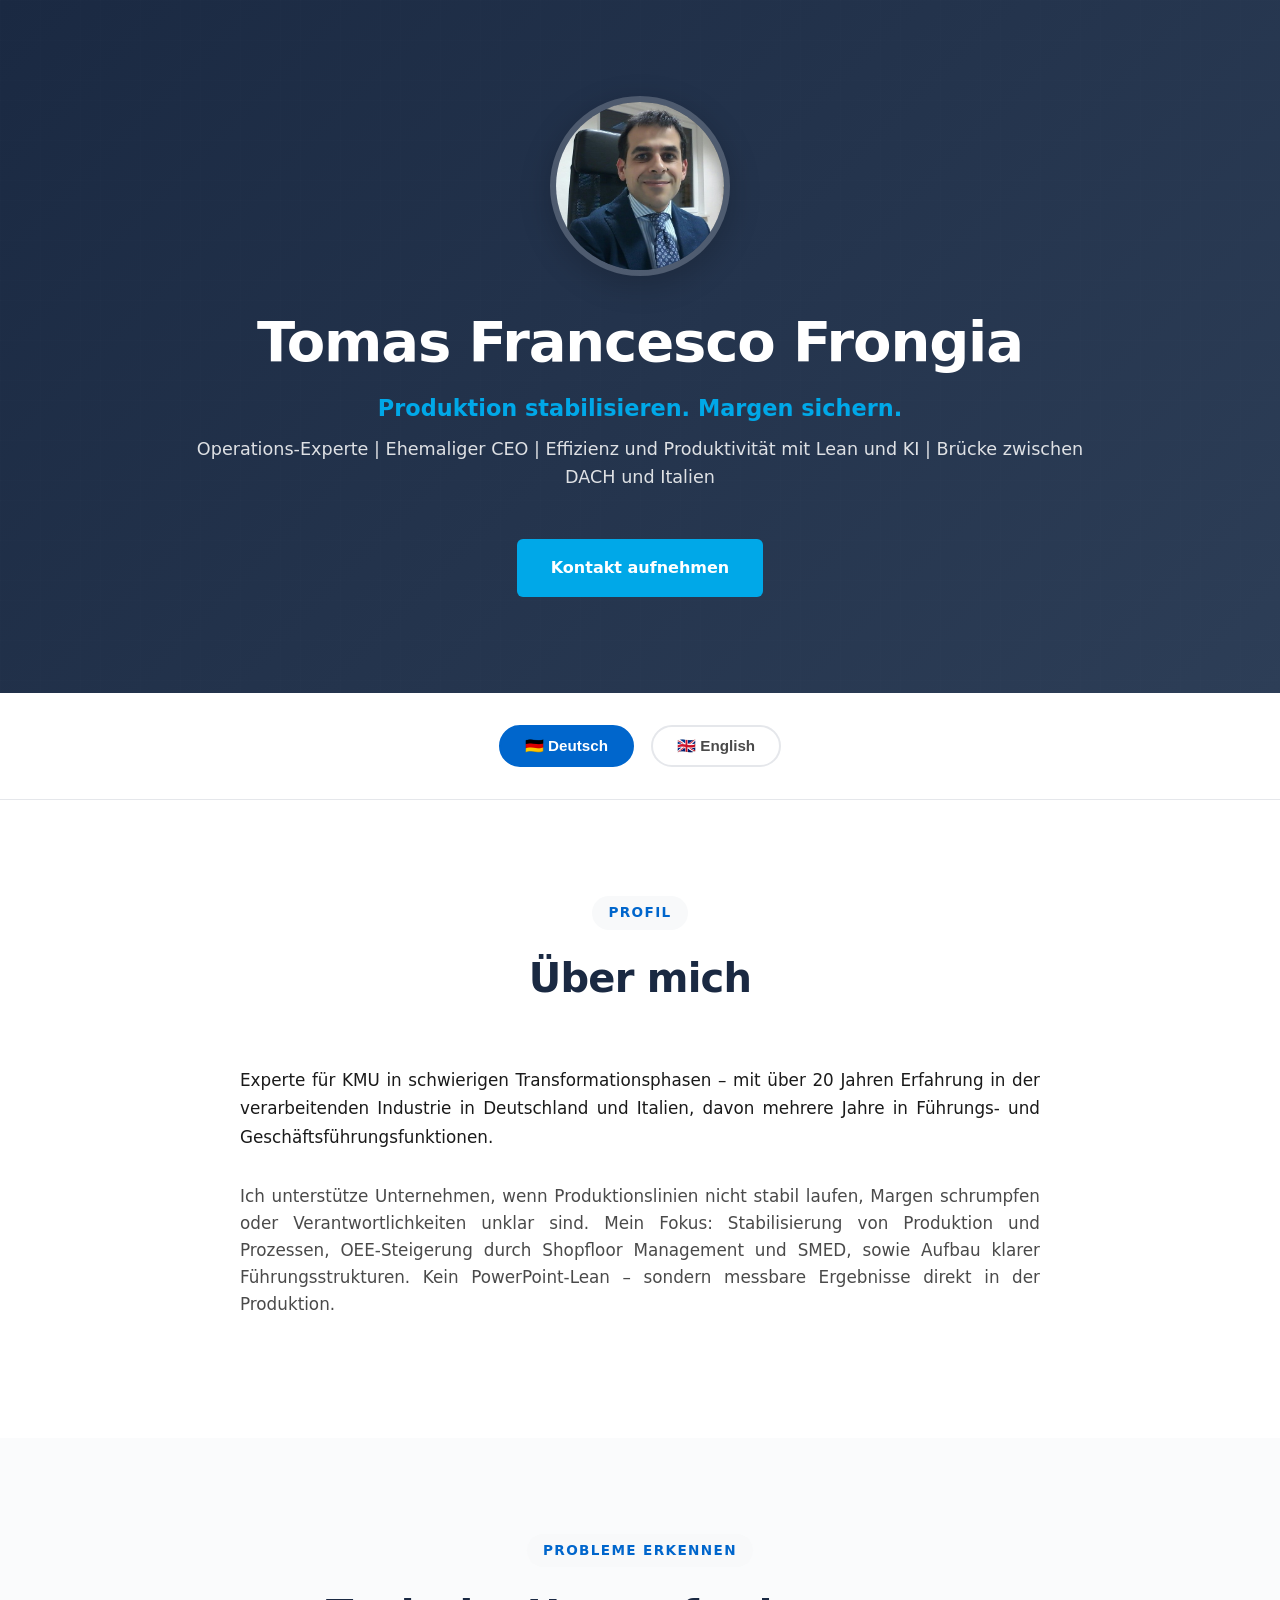
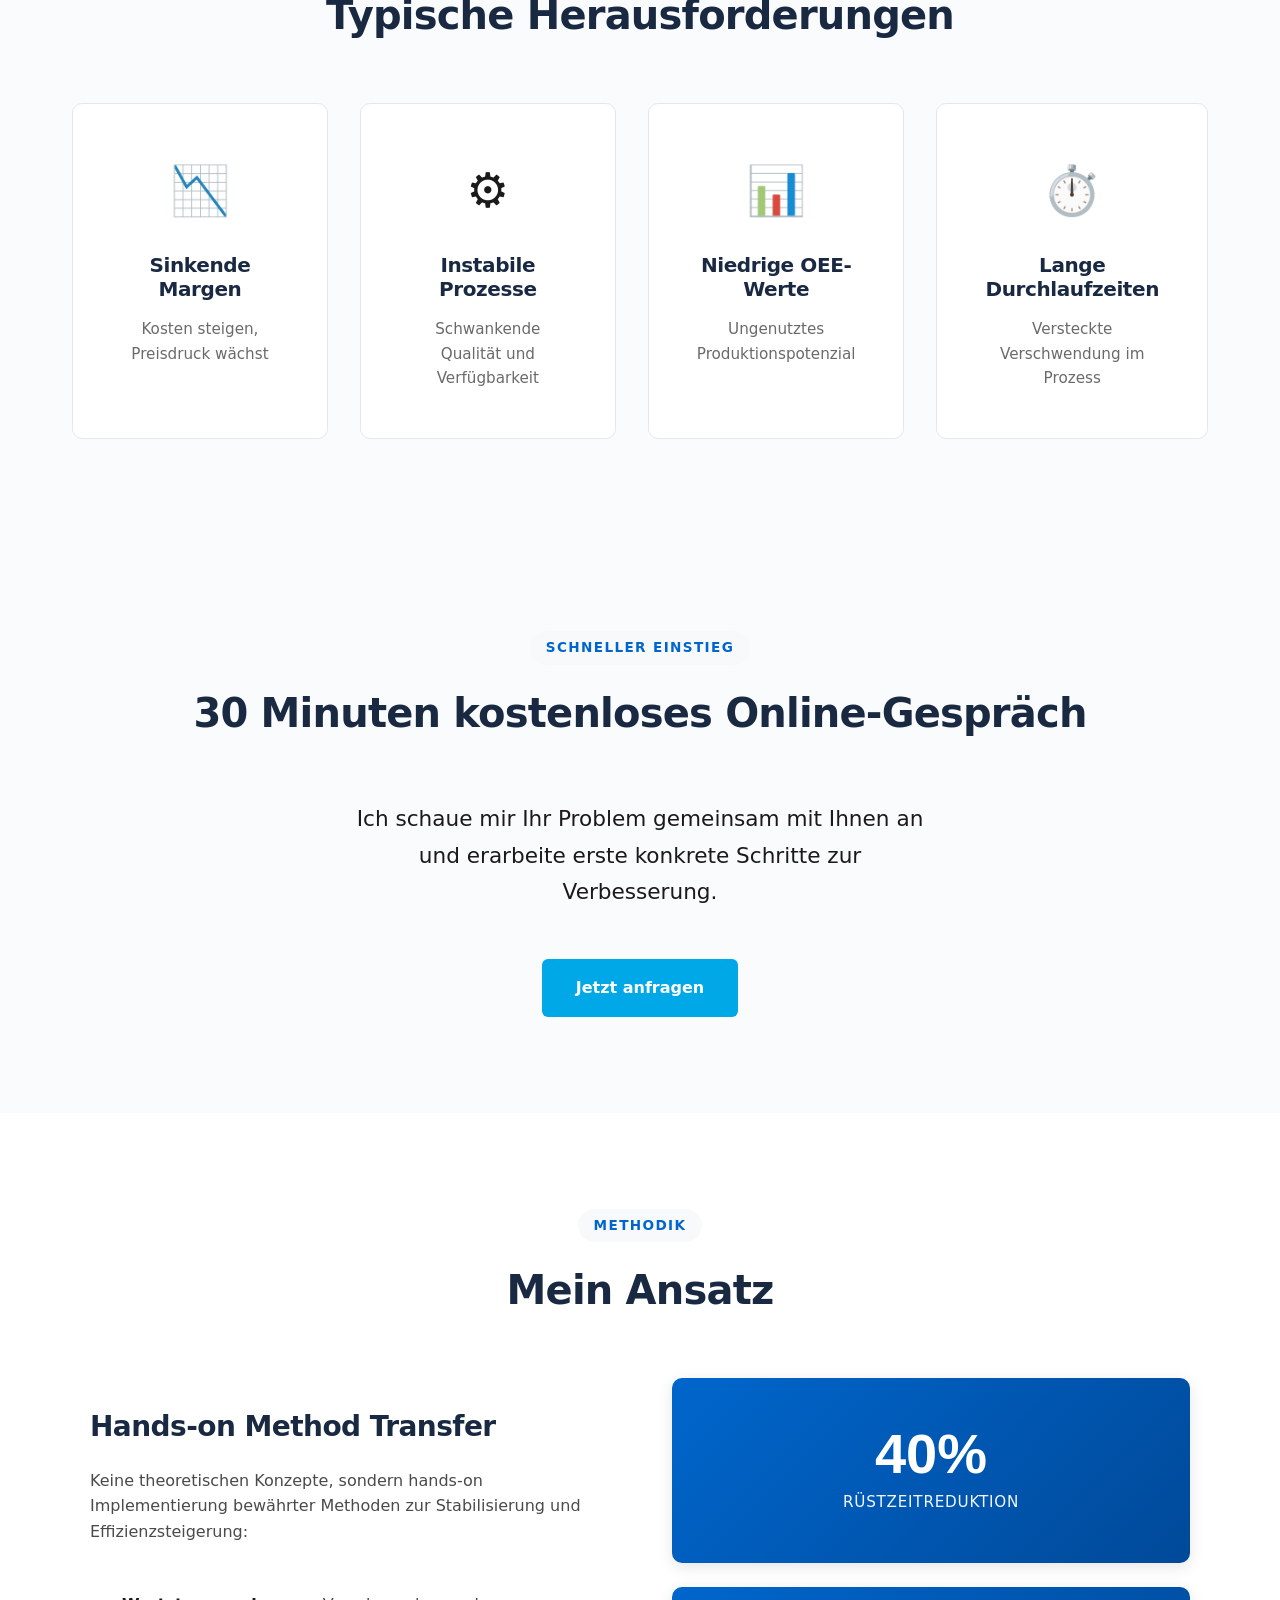
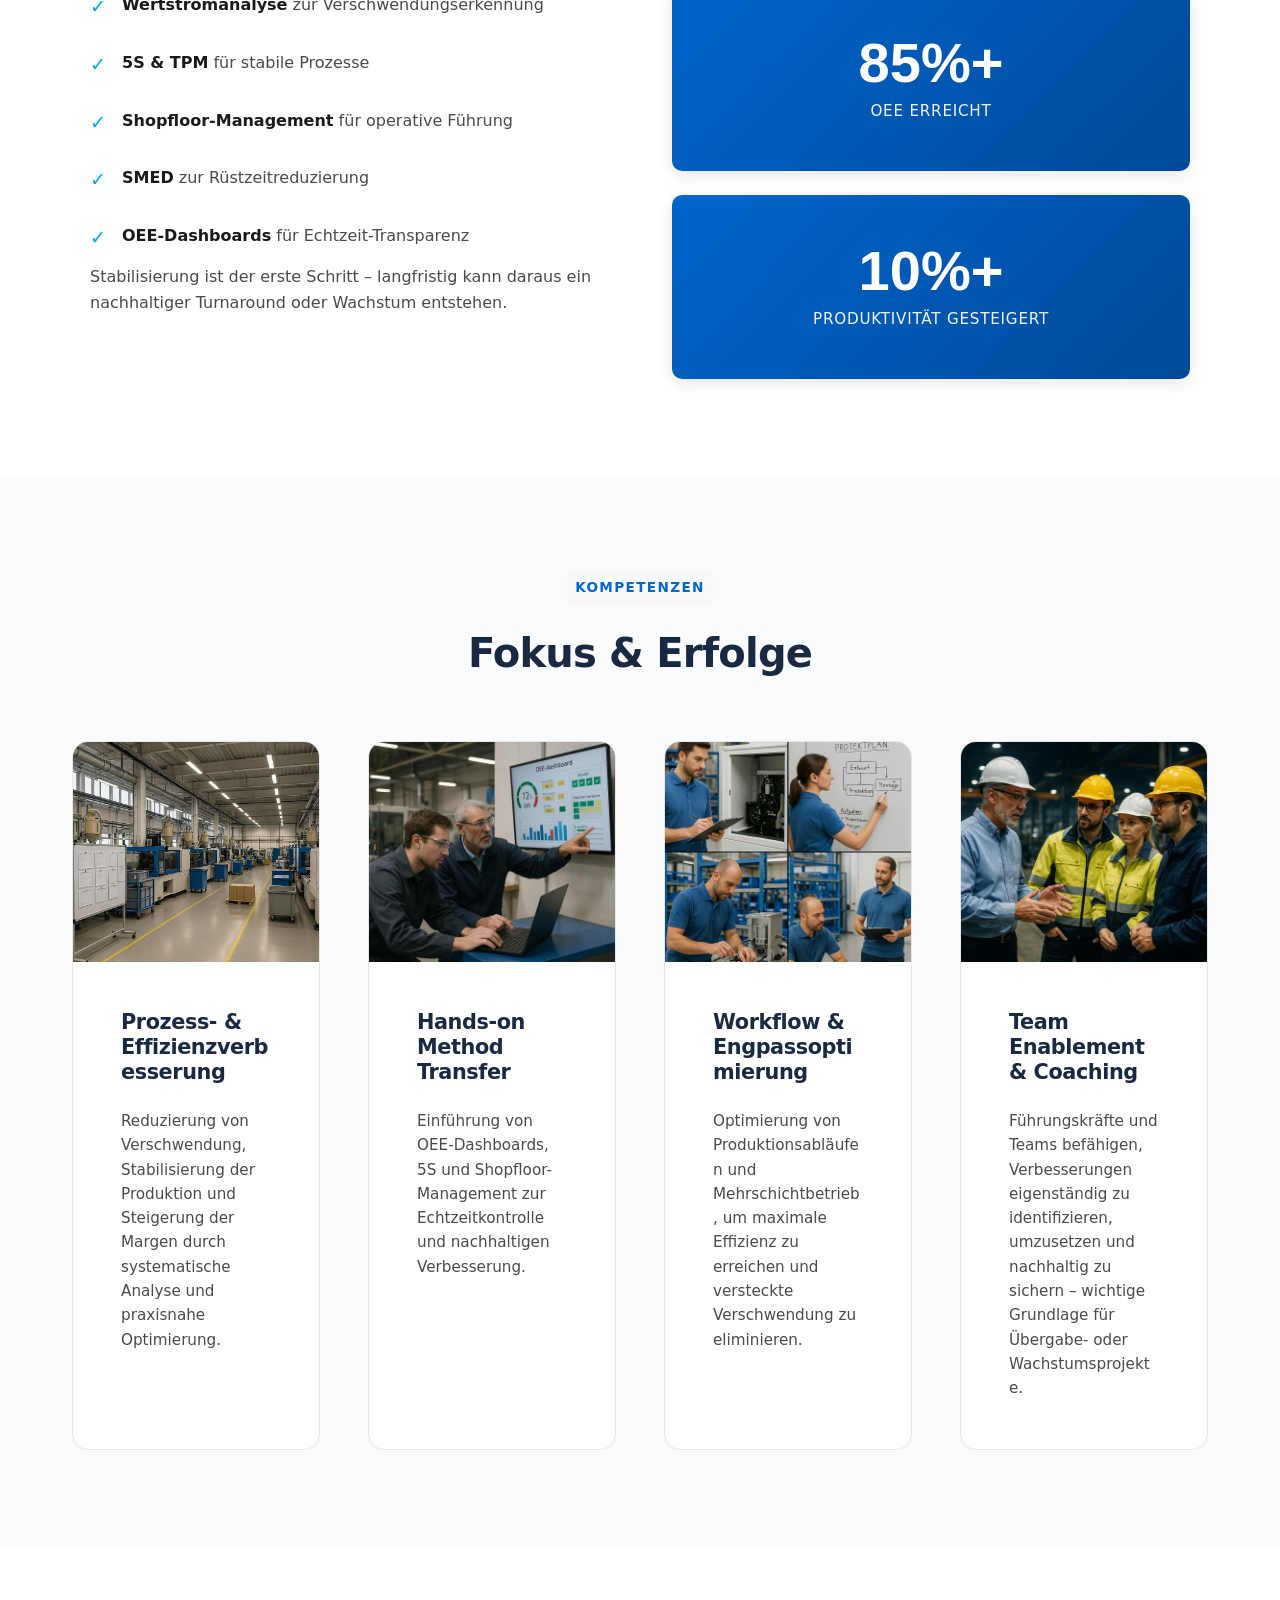
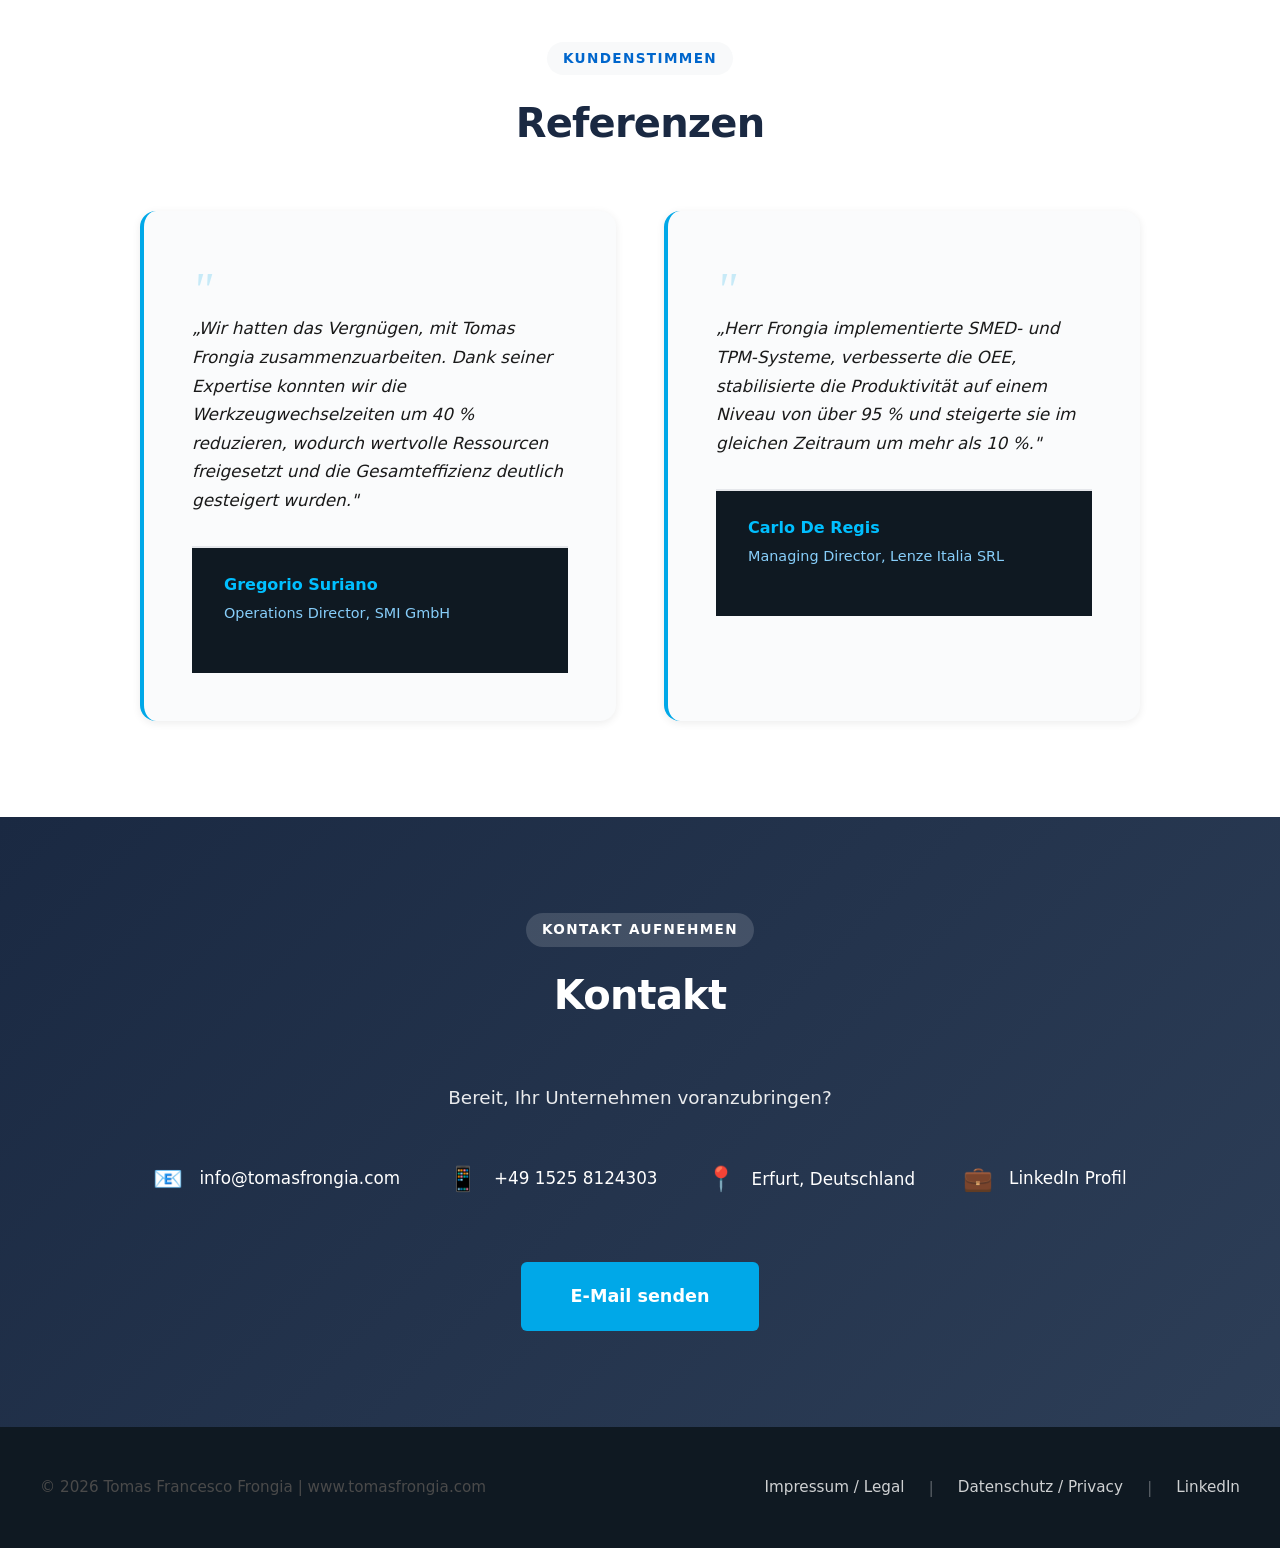
==== index.html @ 16879a1b "Update subtitles for German and English sections" ====
<!DOCTYPE html>
<html lang="de">
<head>
<meta charset="UTF-8">
<meta name="viewport" content="width=device-width, initial-scale=1.0">
<title>Tomas Francesco Frongia | Operations Expert</title>
<link rel="stylesheet" href="style.css">
</head>
<body>

<header>
  <div class="header-content">
    <img src="images/me.jpg" alt="Tomas Francesco Frongia" class="header-photo">
    <h1>Tomas Francesco Frongia</h1>

    <!-- DEUTSCH -->
    <p class="tagline" id="tagline-de">Produktion stabilisieren. Margen sichern.</p>
    <p class="subtitle" id="subtitle-de">Operations-Experte | Ehemaliger CEO | Effizienz und Produktivität mit Lean und KI | Brücke zwischen DACH und Italien</p>

    <!-- ENGLISH -->
    <p class="tagline" id="tagline-en" style="display:none;">Stable production. Secured margins.</p>
    <p class="subtitle" id="subtitle-en" style="display:none;">Operations Expert | Former CEO | Efficiency and productivity with Lean and AI | DACH–Italy connector</p>

    <a href="#kontakt" class="btn btn-primary" id="header-cta-de">Kontakt aufnehmen</a>
    <a href="#kontakt" class="btn btn-primary" id="header-cta-en" style="display:none;">Get in touch</a>
  </div>
</header>

<div class="lang-toggle">
  <button onclick="switchLang('de')" class="lang-btn active" id="btn-de">🇩🇪 Deutsch</button>
  <button onclick="switchLang('en')" class="lang-btn" id="btn-en">🇬🇧 English</button>
</div>

<!-- DEUTSCH -->
<div id="de" class="lang active">

  <section class="about-section">
    <div class="container">
      <div class="section-header">
        <span class="section-label">Profil</span>
        <h2>Über mich</h2>
      </div>
      <p class="lead-text" style="text-align: justify;">Experte für KMU in schwierigen Transformationsphasen – mit über 20 Jahren Erfahrung in der verarbeitenden Industrie in Deutschland und Italien, davon mehrere Jahre in Führungs- und Geschäftsführungsfunktionen.</p>
      <p style="text-align: justify;">Ich unterstütze Unternehmen, wenn Produktionslinien nicht stabil laufen, Margen schrumpfen oder Verantwortlichkeiten unklar sind. Mein Fokus: Stabilisierung von Produktion und Prozessen, OEE-Steigerung durch Shopfloor Management und SMED, sowie Aufbau klarer Führungsstrukturen. Kein PowerPoint-Lean – sondern messbare Ergebnisse direkt in der Produktion.</p>
    </div>
  </section>

  <section class="challenges-section">
    <div class="container">
      <div class="section-header">
        <span class="section-label">Probleme erkennen</span>
        <h2>Typische Herausforderungen</h2>
      </div>
      <div class="challenges-grid">
        <div class="challenge-card">
          <div class="challenge-icon">📉</div>
          <h3>Sinkende Margen</h3>
          <p>Kosten steigen, Preisdruck wächst</p>
        </div>
        <div class="challenge-card">
          <div class="challenge-icon">⚙️</div>
          <h3>Instabile Prozesse</h3>
          <p>Schwankende Qualität und Verfügbarkeit</p>
        </div>
        <div class="challenge-card">
          <div class="challenge-icon">📊</div>
          <h3>Niedrige OEE-Werte</h3>
          <p>Ungenutztes Produktionspotenzial</p>
        </div>
        <div class="challenge-card">
          <div class="challenge-icon">⏱️</div>
          <h3>Lange Durchlaufzeiten</h3>
          <p>Versteckte Verschwendung im Prozess</p>
        </div>
      </div>
    </div>
  </section>

  <section class="quickcheck-section">
    <div class="container">
      <div class="section-header">
        <span class="section-label">Schneller Einstieg</span>
        <h2>30 Minuten kostenloses Online-Gespräch</h2>
      </div>
      <p class="lead-text">Ich schaue mir Ihr Problem gemeinsam mit Ihnen an und erarbeite erste konkrete Schritte zur Verbesserung.</p>
      <a href="#kontakt" class="btn btn-primary">Jetzt anfragen</a>
    </div>
  </section>

  <section class="approach-section">
    <div class="container">
      <div class="section-header">
        <span class="section-label">Methodik</span>
        <h2>Mein Ansatz</h2>
      </div>
      <div class="approach-content">
        <div class="approach-text">
          <h3>Hands-on Method Transfer</h3>
          <p>Keine theoretischen Konzepte, sondern hands-on Implementierung bewährter Methoden zur Stabilisierung und Effizienzsteigerung:</p>
          <ul class="method-list">
            <li><strong>Wertstromanalyse</strong> zur Verschwendungserkennung</li>
            <li><strong>5S & TPM</strong> für stabile Prozesse</li>
            <li><strong>Shopfloor-Management</strong> für operative Führung</li>
            <li><strong>SMED</strong> zur Rüstzeitreduzierung</li>
            <li><strong>OEE-Dashboards</strong> für Echtzeit-Transparenz</li>
          </ul>
          <p>Stabilisierung ist der erste Schritt – langfristig kann daraus ein nachhaltiger Turnaround oder Wachstum entstehen.</p>
        </div>
        <div class="approach-stats">
          <div class="stat-card">
            <div class="stat-number">40%</div>
            <div class="stat-label">Rüstzeitreduktion</div>
          </div>
          <div class="stat-card">
            <div class="stat-number">85%+</div>
            <div class="stat-label">OEE erreicht</div>
          </div>
          <div class="stat-card">
            <div class="stat-number">10%+</div>
            <div class="stat-label">Produktivität gesteigert</div>
          </div>
        </div>
      </div>
    </div>
  </section>

  <section class="focus-section">
    <div class="container">
      <div class="section-header">
        <span class="section-label">Kompetenzen</span>
        <h2>Fokus & Erfolge</h2>
      </div>
      <div class="grid">
        <div class="card">
          <div class="card-image">
            <img src="images/process.jpg" alt="Prozess & Effizienz">
          </div>
          <div class="card-content">
            <h3>Prozess- & Effizienzverbesserung</h3>
            <p>Reduzierung von Verschwendung, Stabilisierung der Produktion und Steigerung der Margen durch systematische Analyse und praxisnahe Optimierung.</p>
          </div>
        </div>
        <div class="card">
          <div class="card-image">
            <img src="images/method.jpg" alt="Hands-on Method Transfer">
          </div>
          <div class="card-content">
            <h3>Hands-on Method Transfer</h3>
            <p>Einführung von OEE-Dashboards, 5S und Shopfloor-Management zur Echtzeitkontrolle und nachhaltigen Verbesserung.</p>
          </div>
        </div>
        <div class="card">
          <div class="card-image">
            <img src="images/workflow.jpg" alt="Workflow & Engpassoptimierung">
          </div>
          <div class="card-content">
            <h3>Workflow & Engpassoptimierung</h3>
            <p>Optimierung von Produktionsabläufen und Mehrschichtbetrieb, um maximale Effizienz zu erreichen und versteckte Verschwendung zu eliminieren.</p>
          </div>
        </div>
        <div class="card">
          <div class="card-image">
            <img src="images/team.jpg" alt="Team Coaching">
          </div>
          <div class="card-content">
            <h3>Team Enablement & Coaching</h3>
            <p>Führungskräfte und Teams befähigen, Verbesserungen eigenständig zu identifizieren, umzusetzen und nachhaltig zu sichern – wichtige Grundlage für Übergabe- oder Wachstumsprojekte.</p>
          </div>
        </div>
      </div>
    </div>
  </section>

  <section class="testimonials-section">
    <div class="container">
      <div class="section-header">
        <span class="section-label">Kundenstimmen</span>
        <h2>Referenzen</h2>
      </div>
      <div class="testimonials-grid">
        <blockquote class="testimonial">
          <p class="testimonial-text">„Wir hatten das Vergnügen, mit Tomas Frongia zusammenzuarbeiten. Dank seiner Expertise konnten wir die Werkzeugwechselzeiten um 40 % reduzieren, wodurch wertvolle Ressourcen freigesetzt und die Gesamteffizienz deutlich gesteigert wurden."</p>
          <footer class="testimonial-author">
            <strong>Gregorio Suriano</strong>
            <span>Operations Director, SMI GmbH</span>
          </footer>
        </blockquote>
        <blockquote class="testimonial">
          <p class="testimonial-text">„Herr Frongia implementierte SMED- und TPM-Systeme, verbesserte die OEE, stabilisierte die Produktivität auf einem Niveau von über 95 % und steigerte sie im gleichen Zeitraum um mehr als 10 %."</p>
          <footer class="testimonial-author">
            <strong>Carlo De Regis</strong>
            <span>Managing Director, Lenze Italia SRL</span>
          </footer>
        </blockquote>
      </div>
    </div>
  </section>

</div>

<!-- ENGLISH -->
<div id="en" class="lang">

  <section class="about-section">
    <div class="container">
      <div class="section-header">
        <span class="section-label">Profile</span>
        <h2>About me</h2>
      </div>
      <p class="lead-text" style="text-align: justify;">Expert in small and medium-sized companies in challenging phases – with over 20 years of experience in manufacturing across Germany and Italy, including several years in senior management and executive roles.</p>
      <p style="text-align: justify;">I step in when production lines are unstable, margins are shrinking, or accountability is unclear. My focus: stabilizing production and processes, improving OEE through Shopfloor Management and SMED, and building clear leadership structures. No PowerPoint lean – measurable results, directly on the shop floor.</p>
    </div>
  </section>

  <section class="challenges-section">
    <div class="container">
      <div class="section-header">
        <span class="section-label">Identifying Problems</span>
        <h2>Typical Challenges</h2>
      </div>
      <div class="challenges-grid">
        <div class="challenge-card">
          <div class="challenge-icon">📉</div>
          <h3>Declining Margins</h3>
          <p>Rising costs, increasing price pressure</p>
        </div>
        <div class="challenge-card">
          <div class="challenge-icon">⚙️</div>
          <h3>Unstable Processes</h3>
          <p>Fluctuating quality and availability</p>
        </div>
        <div class="challenge-card">
          <div class="challenge-icon">📊</div>
          <h3>Low OEE Values</h3>
          <p>Untapped production potential</p>
        </div>
        <div class="challenge-card">
          <div class="challenge-icon">⏱️</div>
          <h3>High Throughput Times</h3>
          <p>Hidden waste in processes</p>
        </div>
      </div>
    </div>
  </section>

  <section class="quickcheck-section">
    <div class="container">
      <div class="section-header">
        <span class="section-label">Quick Entry</span>
        <h2>30 minutes free online consultation</h2>
      </div>
      <p class="lead-text">I look at your challenge with you and work out the first concrete steps for improvement.</p>
      <a href="#kontakt" class="btn btn-primary">Get in touch</a>
    </div>
  </section>

  <section class="approach-section">
    <div class="container">
      <div class="section-header">
        <span class="section-label">Methodology</span>
        <h2>My Approach</h2>
      </div>
      <div class="approach-content">
        <div class="approach-text">
          <h3>Hands-on Method Transfer</h3>
          <p>No theoretical concepts, but hands-on implementation of proven methods for stabilization and efficiency improvement:</p>
          <ul class="method-list">
            <li><strong>Value Stream Mapping</strong> to identify waste</li>
            <li><strong>5S & TPM</strong> for stable processes</li>
            <li><strong>Shopfloor Management</strong> for operational leadership</li>
            <li><strong>SMED</strong> for setup time reduction</li>
            <li><strong>OEE Dashboards</strong> for real-time transparency</li>
          </ul>
          <p>Stabilization is the first step – over time, this can lead to sustainable turnaround or growth.</p>
        </div>
        <div class="approach-stats">
          <div class="stat-card">
            <div class="stat-number">40%</div>
            <div class="stat-label">Setup Time Reduction</div>
          </div>
          <div class="stat-card">
            <div class="stat-number">85%+</div>
            <div class="stat-label">OEE Achieved</div>
          </div>
          <div class="stat-card">
            <div class="stat-number">10%+</div>
            <div class="stat-label">Productivity Increase</div>
          </div>
        </div>
      </div>
    </div>
  </section>

  <section class="focus-section">
    <div class="container">
      <div class="section-header">
        <span class="section-label">Competencies</span>
        <h2>Key Focus & Achievements</h2>
      </div>
      <div class="grid">
        <div class="card">
          <div class="card-image">
            <img src="images/process.jpg" alt="Process & Efficiency Improvement">
          </div>
          <div class="card-content">
            <h3>Process & Efficiency Improvement</h3>
            <p>Reduce waste, stabilize operations, and increase margins through systematic analysis and hands-on optimization.</p>
          </div>
        </div>
        <div class="card">
          <div class="card-image">
            <img src="images/method.jpg" alt="Hands-on Method Transfer">
          </div>
          <div class="card-content">
            <h3>Hands-on Method Transfer</h3>
            <p>Implement OEE dashboards, 5S and shopfloor management for real-time control and sustainable improvement.</p>
          </div>
        </div>
        <div class="card">
          <div class="card-image">
            <img src="images/workflow.jpg" alt="Workflow & Bottleneck Optimization">
          </div>
          <div class="card-content">
            <h3>Workflow & Bottleneck Optimization</h3>
            <p>Optimize production flows and multi-shift operations to maximize efficiency and eliminate hidden waste.</p>
          </div>
        </div>
        <div class="card">
          <div class="card-image">
            <img src="images/team.jpg" alt="Team Enablement & Coaching">
          </div>
          <div class="card-content">
            <h3>Team Enablement & Coaching</h3>
            <p>Equip leaders and teams to independently identify, implement, and sustain improvements – a key foundation for succession or growth projects.</p>
          </div>
        </div>
      </div>
    </div>
  </section>

  <section class="testimonials-section">
    <div class="container">
      <div class="section-header">
        <span class="section-label">Client Testimonials</span>
        <h2>References</h2>
      </div>
      <div class="testimonials-grid">
        <blockquote class="testimonial">
          <p class="testimonial-text">„We had the pleasure of collaborating with Tomas Frongia. Thanks to his expertise, we were able to reduce mold changeover times by 40%, freeing up valuable resources and significantly improving overall efficiency."</p>
          <footer class="testimonial-author">
            <strong>Gregorio Suriano</strong>
            <span>Operations Director, SMI GmbH</span>
          </footer>
        </blockquote>
        <blockquote class="testimonial">
          <p class="testimonial-text">„Mr. Frongia implemented SMED and TPM systems, improving the OEE, enhancing productivity in to a stable level above 95% and increasing it by more than 10% in the same amount of time."</p>
          <footer class="testimonial-author">
            <strong>Carlo De Regis</strong>
            <span>Managing Director, Lenze Italia SRL</span>
          </footer>
        </blockquote>
      </div>
    </div>
  </section>

</div>

<section id="kontakt" class="contact-section">
  <div class="container">
    <div class="section-header">
      <span class="section-label" id="contact-label-de">Kontakt aufnehmen</span>
      <span class="section-label" id="contact-label-en" style="display:none;">Let's Connect</span>
      <h2 id="contact-title-de">Kontakt</h2>
      <h2 id="contact-title-en" style="display:none;">Contact</h2>
    </div>
    <p class="contact-intro" id="contact-intro-de">Bereit, Ihr Unternehmen voranzubringen?</p>
    <p class="contact-intro" id="contact-intro-en" style="display:none;">Ready to grow your business together?</p>
    <div class="contact-info">
      <div class="contact-item">
        <span class="contact-icon">📧</span>
        <a href="mailto:info@tomasfrongia.com">info@tomasfrongia.com</a>
      </div>
      <div class="contact-item">
        <span class="contact-icon">📱</span>
        <a href="tel:+4915258124303">+49 1525 8124303</a>
      </div>
      <div class="contact-item">
        <span class="contact-icon">📍</span>
        <span>Erfurt, Deutschland</span>
      </div>
      <div class="contact-item">
        <span class="contact-icon">💼</span>
        <a href="https://www.linkedin.com/in/tomas-francesco-frongia-5979bb3b/" target="_blank" rel="noopener noreferrer">LinkedIn Profil</a>
      </div>
    </div>
    <a href="mailto:info@tomasfrongia.com" class="btn btn-primary btn-large" id="contact-btn-de">E-Mail senden</a>
    <a href="mailto:info@tomasfrongia.com" class="btn btn-primary btn-large" id="contact-btn-en" style="display:none;">Send Email</a>
  </div>
</section>

<footer>
  <div class="footer-content">
    <p class="footer-copyright">© 2026 Tomas Francesco Frongia | www.tomasfrongia.com</p>
    <nav class="footer-nav">
      <a href="impressum.html">Impressum / Legal</a>
      <span class="separator">|</span>
      <a href="privacy.html">Datenschutz / Privacy</a>
      <span class="separator">|</span>
      <a href="https://www.linkedin.com/in/tomas-francesco-frongia-5979bb3b/" target="_blank" rel="noopener noreferrer">LinkedIn</a>
    </nav>
  </div>
</footer>

<script>
function switchLang(lang) {
  // Contenuto principale
  document.querySelectorAll('.lang').forEach(div => div.classList.remove('active'));
  document.getElementById(lang).classList.add('active');

  // Bottoni lingua
  document.querySelectorAll('.lang-btn').forEach(btn => btn.classList.remove('active'));
  document.getElementById('btn-' + lang).classList.add('active');

  // Header: tagline, subtitle e CTA button
  document.getElementById('tagline-de').style.display = lang === 'de' ? '' : 'none';
  document.getElementById('subtitle-de').style.display = lang === 'de' ? '' : 'none';
  document.getElementById('tagline-en').style.display = lang === 'en' ? '' : 'none';
  document.getElementById('subtitle-en').style.display = lang === 'en' ? '' : 'none';
  document.getElementById('header-cta-de').style.display = lang === 'de' ? '' : 'none';
  document.getElementById('header-cta-en').style.display = lang === 'en' ? '' : 'none';

  // Sezione contatto
  document.getElementById('contact-title-de').style.display = lang === 'de' ? '' : 'none';
  document.getElementById('contact-title-en').style.display = lang === 'en' ? '' : 'none';
  document.getElementById('contact-intro-de').style.display = lang === 'de' ? '' : 'none';
  document.getElementById('contact-intro-en').style.display = lang === 'en' ? '' : 'none';
  document.getElementById('contact-btn-de').style.display = lang === 'de' ? '' : 'none';
  document.getElementById('contact-btn-en').style.display = lang === 'en' ? '' : 'none';
  document.getElementById('contact-label-de').style.display = lang === 'de' ? '' : 'none';
  document.getElementById('contact-label-en').style.display = lang === 'en' ? '' : 'none';

  window.scrollTo({ top: 0, behavior: 'smooth' });
}
</script>

</body>
</html>
---- style.css ----
/* ===================================
   TOMAS FRONGIA - PROFESSIONAL PORTFOLIO
   Modern, Clean, Professional Design
   =================================== */

/* === CSS RESET & BASE === */
* {
  margin: 0;
  padding: 0;
  box-sizing: border-box;
}

:root {
  /* Color Palette */
  --primary-color: #0066cc;
  --primary-dark: #004999;
  --primary-light: #3385db;
  --secondary-color: #1a2942;
  --secondary-light: #2d3e57;
  --accent-color: #00a8e8;
  --text-dark: #1a1a1a;
  --text-medium: #4a4a4a;
  --text-light: #6a6a6a;
  --bg-white: #ffffff;
  --bg-light: #f8f9fa;
  --bg-lighter: #fafbfc;
  --border-color: #e5e7eb;
  --shadow-sm: 0 2px 8px rgba(0, 0, 0, 0.08);
  --shadow-md: 0 4px 16px rgba(0, 0, 0, 0.1);
  --shadow-lg: 0 8px 24px rgba(0, 0, 0, 0.12);
  
  /* Typography */
  --font-primary: 'Inter', -apple-system, BlinkMacSystemFont, 'Segoe UI', sans-serif;
  --font-heading: 'Poppins', sans-serif;
  
  /* Spacing */
  --spacing-xs: 0.5rem;
  --spacing-sm: 1rem;
  --spacing-md: 1.5rem;
  --spacing-lg: 2rem;
  --spacing-xl: 3rem;
  --spacing-2xl: 4rem;
  --spacing-3xl: 6rem;
  
  /* Border Radius */
  --radius-sm: 6px;
  --radius-md: 10px;
  --radius-lg: 16px;
  --radius-full: 9999px;
  
  /* Transitions */
  --transition-fast: 0.2s ease;
  --transition-base: 0.3s ease;
  --transition-slow: 0.4s ease;
}

/* === TYPOGRAPHY === */
body {
  font-family: var(--font-primary);
  color: var(--text-dark);
  background: var(--bg-white);
  line-height: 1.7;
  font-size: 16px;
  -webkit-font-smoothing: antialiased;
  -moz-osx-font-smoothing: grayscale;
}

h1, h2, h3, h4, h5, h6 {
  font-family: var(--font-heading);
  font-weight: 700;
  line-height: 1.2;
  color: var(--text-dark);
  margin-bottom: var(--spacing-md);
}

h1 {
  font-size: clamp(2rem, 5vw, 3.5rem);
}

h2 {
  font-size: clamp(1.75rem, 4vw, 2.5rem);
}

h3 {
  font-size: clamp(1.25rem, 3vw, 1.75rem);
}

p {
  margin-bottom: var(--spacing-md);
  color: var(--text-medium);
}

a {
  color: var(--primary-color);
  text-decoration: none;
  transition: color var(--transition-fast);
}

a:hover {
  color: var(--primary-dark);
}

/* === LAYOUT === */
.container {
  max-width: 1200px;
  margin: 0 auto;
  padding: 0 var(--spacing-lg);
}

section {
  padding: var(--spacing-3xl) 0;
}

/* === HEADER === */
header {
  background: linear-gradient(135deg, var(--secondary-color) 0%, var(--secondary-light) 100%);
  color: var(--bg-white);
  padding: var(--spacing-3xl) var(--spacing-lg);
  text-align: center;
  position: relative;
  overflow: hidden;
}

header::before {
  content: '';
  position: absolute;
  top: 0;
  left: 0;
  right: 0;
  bottom: 0;
  background: url('data:image/svg+xml,<svg width="100" height="100" xmlns="http://www.w3.org/2000/svg"><defs><pattern id="grid" width="40" height="40" patternUnits="userSpaceOnUse"><path d="M 40 0 L 0 0 0 40" fill="none" stroke="rgba(255,255,255,0.03)" stroke-width="1"/></pattern></defs><rect width="100" height="100" fill="url(%23grid)"/></svg>');
  opacity: 0.4;
}

.header-content {
  position: relative;
  z-index: 1;
  max-width: 900px;
  margin: 0 auto;
}

.header-photo {
  width: 180px;
  height: 180px;
  border-radius: 50%;
  border: 6px solid rgba(255, 255, 255, 0.2);
  object-fit: cover;
  margin: 0 auto var(--spacing-lg) auto;
  display: block;
  box-shadow: 0 8px 32px rgba(0, 0, 0, 0.2);
  transition: transform var(--transition-base);
}

.header-photo:hover {
  transform: scale(1.05);
}

header h1 {
  color: var(--bg-white);
  margin-bottom: var(--spacing-sm);
  font-weight: 700;
  letter-spacing: -0.02em;
}

.tagline {
  font-size: clamp(1.1rem, 2.5vw, 1.4rem);
  font-weight: 600;
  color: var(--accent-color);
  margin-bottom: var(--spacing-xs);
}

.subtitle {
  font-size: clamp(0.95rem, 2vw, 1.1rem);
  color: rgba(255, 255, 255, 0.85);
  margin-bottom: var(--spacing-xl);
}

/* === BUTTONS === */
.btn {
  display: inline-block;
  padding: 14px 32px;
  border-radius: var(--radius-sm);
  font-weight: 600;
  font-size: 1rem;
  text-align: center;
  cursor: pointer;
  transition: all var(--transition-base);
  border: 2px solid transparent;
  text-decoration: none;
}

.btn-primary {
  background: var(--accent-color);
  color: var(--bg-white);
}

.btn-primary:hover {
  background: var(--primary-color);
  transform: translateY(-2px);
  box-shadow: 0 8px 20px rgba(0, 102, 204, 0.3);
}

.btn-large {
  padding: 18px 48px;
  font-size: 1.1rem;
}

/* === LANGUAGE TOGGLE === */
.lang-toggle {
  text-align: center;
  padding: var(--spacing-lg) 0;
  background: var(--bg-lighter);
  border-bottom: 1px solid var(--border-color);
  position: sticky;
  top: 0;
  z-index: 100;
  backdrop-filter: blur(10px);
  background: rgba(255, 255, 255, 0.95);
}

.lang-btn {
  padding: 10px 24px;
  margin: 0 6px;
  border: 2px solid var(--border-color);
  border-radius: var(--radius-full);
  background: var(--bg-white);
  color: var(--text-medium);
  font-weight: 600;
  font-size: 0.95rem;
  cursor: pointer;
  transition: all var(--transition-fast);
  font-family: var(--font-primary);
}

.lang-btn:hover {
  border-color: var(--primary-color);
  color: var(--primary-color);
}

.lang-btn.active {
  background: var(--primary-color);
  border-color: var(--primary-color);
  color: var(--bg-white);
}

/* === LANGUAGE SECTIONS === */
.lang {
  display: none;
}

.lang.active {
  display: block;
  animation: fadeIn 0.4s ease;
}

@keyframes fadeIn {
  from {
    opacity: 0;
    transform: translateY(10px);
  }
  to {
    opacity: 1;
    transform: translateY(0);
  }
}

/* === SECTION HEADERS === */
.section-header {
  text-align: center;
  margin-bottom: var(--spacing-2xl);
}

.section-label {
  display: inline-block;
  padding: 6px 16px;
  background: var(--bg-light);
  color: var(--primary-color);
  font-size: 0.85rem;
  font-weight: 700;
  text-transform: uppercase;
  letter-spacing: 0.1em;
  border-radius: var(--radius-full);
  margin-bottom: var(--spacing-md);
}

.section-header h2 {
  color: var(--secondary-color);
  margin-bottom: var(--spacing-sm);
}

/* === ABOUT SECTION === */
.about-section {
  background: var(--bg-white);
}

.lead-text {
  font-size: clamp(1.1rem, 2.5vw, 1.35rem);
  line-height: 1.7;
  color: var(--text-dark);
  font-weight: 500;
  max-width: 900px;
  margin: 0 auto var(--spacing-lg) auto;
  text-align: center;
}

.about-section p {
  max-width: 800px;
  margin-left: auto;
  margin-right: auto;
  text-align: center;
  font-size: 1.05rem;
}

/* === CHALLENGES SECTION === */
.challenges-section {
  background: var(--bg-lighter);
}

.challenges-grid {
  display: grid;
  grid-template-columns: repeat(4, 1fr);
  gap: var(--spacing-lg);
  max-width: 1200px;
  margin: 0 auto;
}

.challenge-card {
  background: var(--bg-white);
  padding: var(--spacing-xl);
  border-radius: var(--radius-md);
  border: 1px solid var(--border-color);
  text-align: center;
  transition: all var(--transition-base);
}

.challenge-card:hover {
  transform: translateY(-4px);
  box-shadow: var(--shadow-md);
  border-color: var(--primary-light);
}

.challenge-icon {
  font-size: 3rem;
  margin-bottom: var(--spacing-md);
  filter: grayscale(0.2);
}

.challenge-card h3 {
  font-size: 1.25rem;
  margin-bottom: var(--spacing-sm);
  color: var(--secondary-color);
}

.challenge-card p {
  color: var(--text-light);
  font-size: 0.95rem;
  margin-bottom: 0;
}

/* === APPROACH SECTION === */
.approach-section {
  background: var(--bg-white);
}

.approach-content {
  display: grid;
  grid-template-columns: 1fr 1fr;
  gap: var(--spacing-2xl);
  align-items: center;
  max-width: 1100px;
  margin: 0 auto;
}

.approach-text h3 {
  color: var(--secondary-color);
  margin-bottom: var(--spacing-md);
}

.approach-text p {
  margin-bottom: var(--spacing-lg);
}

.method-list {
  list-style: none;
  padding: 0;
}

.method-list li {
  padding: var(--spacing-sm) 0;
  padding-left: var(--spacing-lg);
  position: relative;
  color: var(--text-medium);
  line-height: 1.6;
}

.method-list li::before {
  content: '✓';
  position: absolute;
  left: 0;
  color: var(--accent-color);
  font-weight: bold;
  font-size: 1.2rem;
}

.method-list strong {
  color: var(--text-dark);
}

.approach-stats {
  display: flex;
  flex-direction: column;
  gap: var(--spacing-md);
}

.stat-card {
  background: linear-gradient(135deg, var(--primary-color) 0%, var(--primary-dark) 100%);
  padding: var(--spacing-xl);
  border-radius: var(--radius-md);
  text-align: center;
  color: var(--bg-white);
  box-shadow: var(--shadow-md);
  transition: transform var(--transition-base);
}

.stat-card:hover {
  transform: scale(1.03);
}

.stat-number {
  font-size: clamp(2.5rem, 5vw, 3.5rem);
  font-weight: 700;
  font-family: var(--font-heading);
  margin-bottom: var(--spacing-xs);
  line-height: 1;
}

.stat-label {
  font-size: 0.95rem;
  font-weight: 500;
  opacity: 0.95;
  text-transform: uppercase;
  letter-spacing: 0.05em;
}

/* === FOCUS SECTION === */
.focus-section {
  background: var(--bg-lighter);
}

.grid {
  display: grid;
  grid-template-columns: repeat(4, 1fr);
  gap: var(--spacing-xl);
  max-width: 1200px;
  margin: 0 auto;
}

.card {
  background: var(--bg-white);
  border-radius: var(--radius-lg);
  overflow: hidden;
  border: 1px solid var(--border-color);
  transition: all var(--transition-base);
  display: flex;
  flex-direction: column;
}

.card:hover {
  transform: translateY(-6px);
  box-shadow: var(--shadow-lg);
  border-color: var(--primary-light);
}

.card-image {
  width: 100%;
  height: 220px;
  overflow: hidden;
  background: var(--bg-light);
}

.card-image img {
  width: 100%;
  height: 100%;
  object-fit: cover;
  transition: transform var(--transition-slow);
}

.card:hover .card-image img {
  transform: scale(1.08);
}

.card-content {
  padding: var(--spacing-xl);
  flex: 1;
  display: flex;
  flex-direction: column;
}

.card-content h3 {
  font-size: 1.3rem;
  margin-bottom: var(--spacing-md);
  color: var(--secondary-color);
}

.card-content p {
  color: var(--text-medium);
  font-size: 0.95rem;
  line-height: 1.6;
  margin-bottom: 0;
  flex: 1;
}

/* === TESTIMONIALS SECTION === */
.testimonials-section {
  background: var(--bg-white);
}

.testimonials-grid {
  display: grid;
  grid-template-columns: repeat(auto-fit, minmax(320px, 1fr));
  gap: var(--spacing-xl);
  max-width: 1000px;
  margin: 0 auto;
}

.testimonial {
  background: var(--bg-lighter);
  padding: var(--spacing-xl);
  border-radius: var(--radius-lg);
  border-left: 4px solid var(--accent-color);
  box-shadow: var(--shadow-sm);
  transition: all var(--transition-base);
}

.testimonial:hover {
  box-shadow: var(--shadow-md);
  transform: translateY(-2px);
}

.testimonial-text {
  font-size: 1.05rem;
  font-style: italic;
  color: var(--text-dark);
  line-height: 1.7;
  margin-bottom: var(--spacing-lg);
  position: relative;
}


.testimonial-text {
  position: relative;
  padding-top: 55px; /* spazio tra virgolette e testo */
}

.testimonial-text::before {
  content: '"';
  font-size: 3rem;
  color: var(--accent-color);
  opacity: 0.2;
  position: absolute;
  top: -10px; /* alza la virgoletta */
  left: 0;
  font-family: Georgia, serif;
}


.testimonial-author {
  display: flex;
  flex-direction: column;
  gap: 4px;
  border-top: 2px solid var(--border-color);
  padding-top: var(--spacing-md);
}

.testimonial-author strong {
  color: var(--secondary-color);
  font-size: 1rem;
  font-weight: 700;
}

.testimonial-author span {
  color: var(--text-light);
  font-size: 0.9rem;
}

/* === CONTACT SECTION === */
.contact-section {
  background: linear-gradient(135deg, var(--secondary-color) 0%, var(--secondary-light) 100%);
  color: var(--bg-white);
  text-align: center;
}

.contact-section .section-label {
  background: rgba(255, 255, 255, 0.15);
  color: var(--bg-white);
}

.contact-section h2 {
  color: var(--bg-white);
}

.contact-intro {
  font-size: 1.15rem;
  color: rgba(255, 255, 255, 0.9);
  margin-bottom: var(--spacing-xl);
}

.contact-info {
  display: flex;
  flex-wrap: wrap;
  justify-content: center;
  gap: var(--spacing-xl);
  margin: var(--spacing-xl) 0 var(--spacing-2xl) 0;
}

.contact-item {
  display: flex;
  align-items: center;
  gap: var(--spacing-sm);
  font-size: 1.05rem;
  color: var(--bg-white);
}

.contact-icon {
  font-size: 1.5rem;
}

.contact-item a {
  color: var(--bg-white);
  font-weight: 500;
  border-bottom: 2px solid transparent;
  transition: border-color var(--transition-fast);
}

.contact-item a:hover {
  border-bottom-color: var(--accent-color);
}

/* === FOOTER === */
footer {
  background: #0f1922;
  color: rgba(255, 255, 255, 0.8);
  padding: var(--spacing-xl) var(--spacing-lg);
}

.footer-content {
  max-width: 1200px;
  margin: 0 auto;
  display: flex;
  justify-content: space-between;
  align-items: center;
  flex-wrap: wrap;
  gap: var(--spacing-md);
}

.footer-copyright {
  font-size: 0.95rem;
  margin: 0;
}

.footer-nav {
  display: flex;
  align-items: center;
  gap: var(--spacing-md);
}

.footer-nav a {
  color: rgba(255, 255, 255, 0.8);
  font-size: 0.95rem;
  transition: color var(--transition-fast);
}

.footer-nav a:hover {
  color: var(--accent-color);
}

.separator {
  color: rgba(255, 255, 255, 0.3);
}

/* === LEGAL PAGES STYLES === */
body {
  font-family: system-ui, -apple-system, BlinkMacSystemFont, "Segoe UI", Roboto, Arial, sans-serif;
  line-height: 1.6;
}

h1, h2, h3 {
  font-family: system-ui, -apple-system, BlinkMacSystemFont, "Segoe UI", Roboto, Arial, sans-serif;
  font-weight: 700;
  letter-spacing: -0.02em;
}





#privacy,
#impressum {
  max-width: 900px;
  margin: var(--spacing-2xl) auto;
  padding: var(--spacing-2xl);
  background: var(--bg-white);
  border-radius: var(--radius-lg);
  box-shadow: var(--shadow-sm);
}

#privacy h2,
#impressum h2 {
  color: var(--secondary-color);
  border-bottom: 3px solid var(--accent-color);
  padding-bottom: var(--spacing-md);
  margin-bottom: var(--spacing-xl);
}

#privacy p,
#impressum p {
  margin-bottom: var(--spacing-lg);
  line-height: 1.8;
}

#privacy strong,
#impressum strong {
  color: var(--secondary-color);
  font-weight: 600;
}

.back-link {
  display: inline-block;
  margin: var(--spacing-xl);
  padding: var(--spacing-sm) var(--spacing-lg);
  background: var(--bg-light);
  border-radius: var(--radius-sm);
  color: var(--primary-color);
  font-weight: 600;
  transition: all var(--transition-fast);
}

.back-link:hover {
  background: var(--primary-color);
  color: var(--bg-white);
  transform: translateX(-4px);
}

/* === RESPONSIVE === */
@media (max-width: 992px) {
  :root {
    --spacing-xl: 2.5rem;
    --spacing-2xl: 3rem;
    --spacing-3xl: 4rem;
  }
  
  .approach-content {
    grid-template-columns: 1fr;
    gap: var(--spacing-xl);
  }
  
  .approach-stats {
    flex-direction: row;
  }
  
  .challenges-grid {
    grid-template-columns: repeat(2, 1fr);
  }
  
  .grid {
    grid-template-columns: repeat(2, 1fr);
  }
}

@media (max-width: 768px) {
  :root {
    --spacing-xl: 2rem;
    --spacing-2xl: 2.5rem;
    --spacing-3xl: 3rem;
  }
  
  .header-photo {
    width: 140px;
    height: 140px;
  }
  
  .challenges-grid {
    grid-template-columns: 1fr;
  }
  
  .grid {
    grid-template-columns: 1fr;
  }
  
  .testimonials-grid {
    grid-template-columns: 1fr;
  }
  
  .approach-stats {
    flex-direction: column;
  }
  
  .contact-info {
    flex-direction: column;
    gap: var(--spacing-md);
  }
  
  .footer-content {
    flex-direction: column;
    text-align: center;
  }
  
  .footer-nav {
    justify-content: center;
  }
}

@media (max-width: 480px) {
  .lang-btn {
    padding: 8px 16px;
    font-size: 0.85rem;
  }
  
  .btn {
    padding: 12px 24px;
    font-size: 0.95rem;
  }
  
  .btn-large {
    padding: 14px 32px;
    font-size: 1rem;
  }
  
  .card-content {
    padding: var(--spacing-lg);
  }
}

.card-content h3 {
    font-size: 1.3rem;
    margin-bottom: var(--spacing-md);
    color: var(--secondary-color);

    /* Nuove regole per testi lunghi */
    word-wrap: break-word;
    overflow-wrap: break-word;
    hyphens: auto;  /* divide parole troppo lunghe */
}

.card-content p {
    color: var(--text-medium);
    font-size: 0.95rem;
    line-height: 1.6;
    margin-bottom: 0;
    flex: 1;

    word-wrap: break-word;
    overflow-wrap: break-word;
    hyphens: auto;
}

/* === ACCESSIBILITY === */
@media (prefers-reduced-motion: reduce) {
  *,
  *::before,
  *::after {
    animation-duration: 0.01ms !important;
    animation-iteration-count: 1 !important;
    transition-duration: 0.01ms !important;
  }
}

/* === PRINT STYLES === */
@media print {
  header,
  .lang-toggle,
  footer {
    display: none;
  }
  
  body {
    background: white;
  }
  
  .card,
  .testimonial {
    break-inside: avoid;
  }
}

.testimonial-author strong {
    color: #00bfff; /* azzurro chiaro per i nomi */
}

.testimonial-author span {
    color: #87CEFA; /* azzurro più tenue per il ruolo */
}

/* =========================
   PRIVACY / LEGAL FIX ONLY
========================= */

#privacy {
  color: var(--text-dark);
}

#privacy p,
#privacy li {
  color: var(--text-dark);
}

#privacy h3,
#privacy h4 {
  color: var(--secondary-color);
}

#privacy a {
  color: var(--primary-color);
}

#privacy a:hover {
  color: var(--primary-dark);
}

#privacy ul {
  padding-left: 1.2rem;
  margin-left: 0;
}

#privacy li {
  color: var(--text-dark);
  line-height: 1.7;
}
/* === QUICK-CHECK SECTION === */
.quickcheck-section {
  background: var(--bg-lighter);
  text-align: center;
}

.quickcheck-section .lead-text {
  max-width: 600px;
  margin: 0 auto var(--spacing-xl) auto;
}
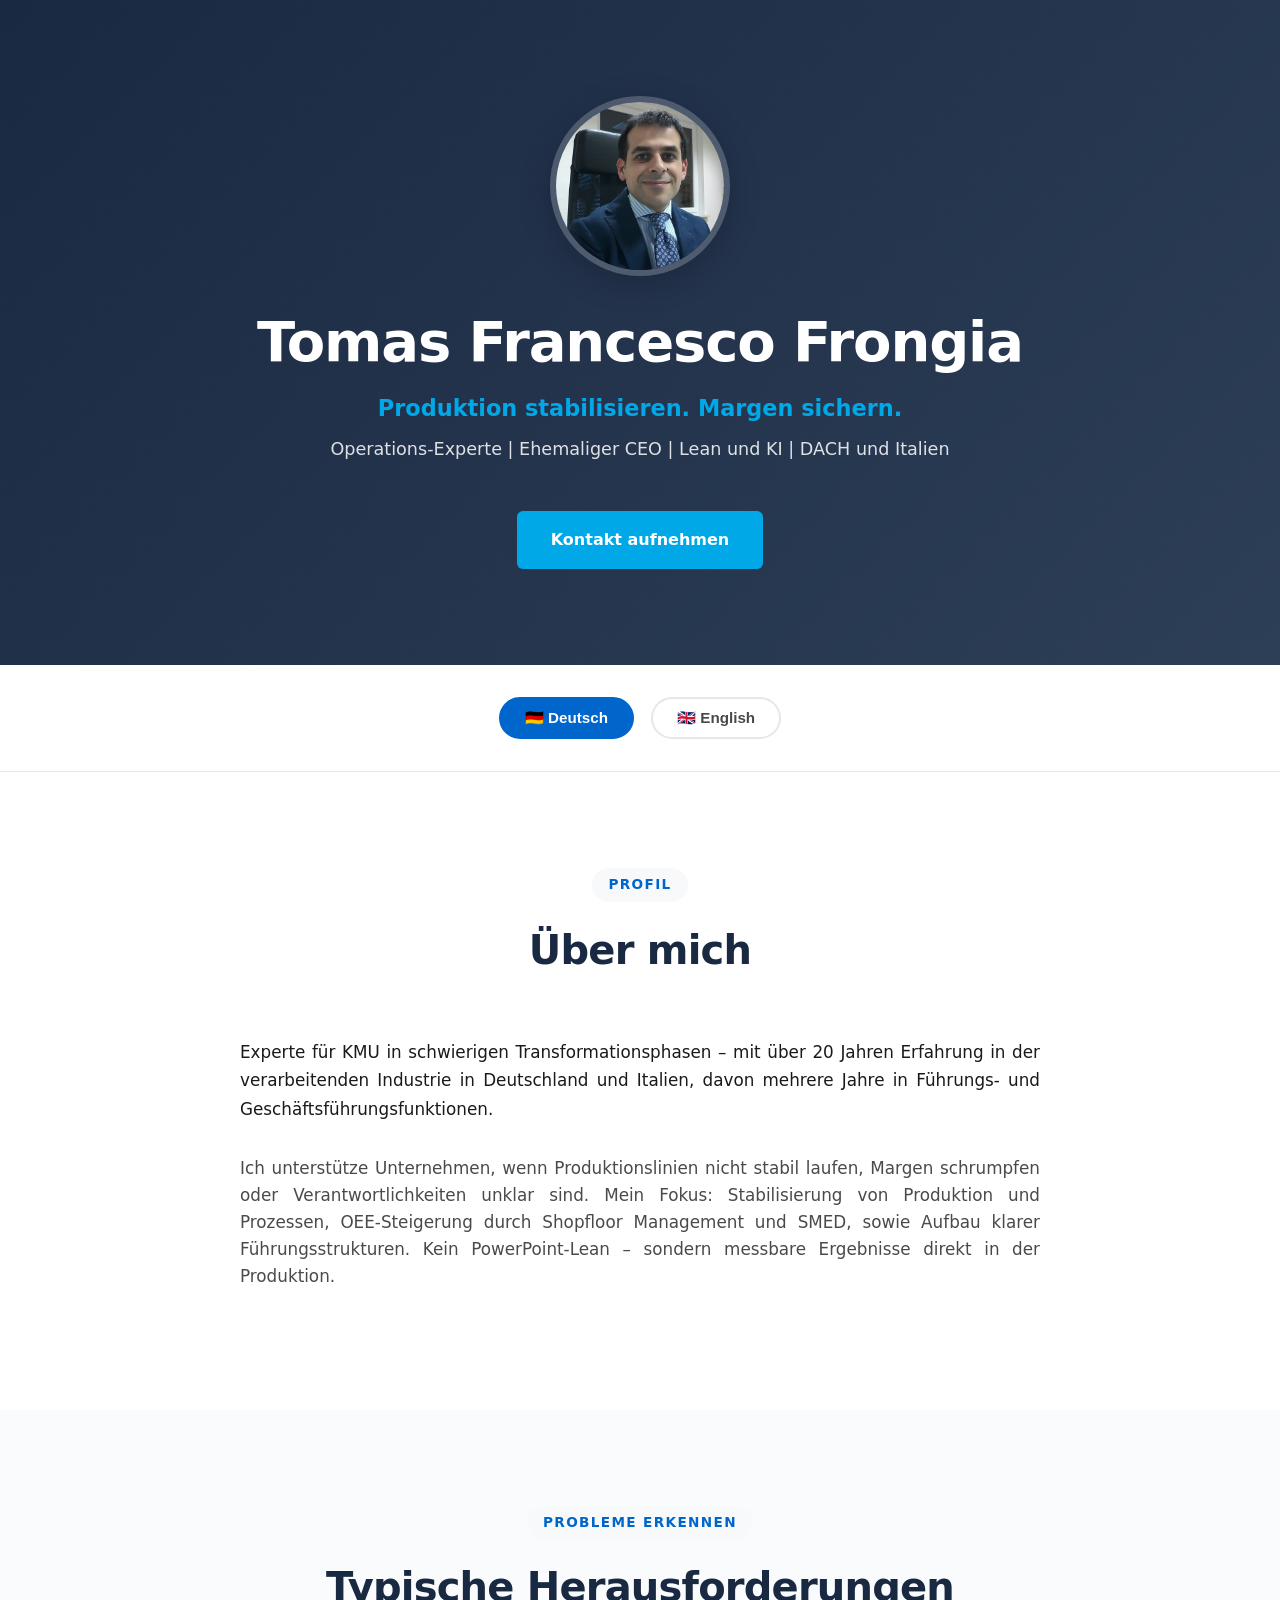
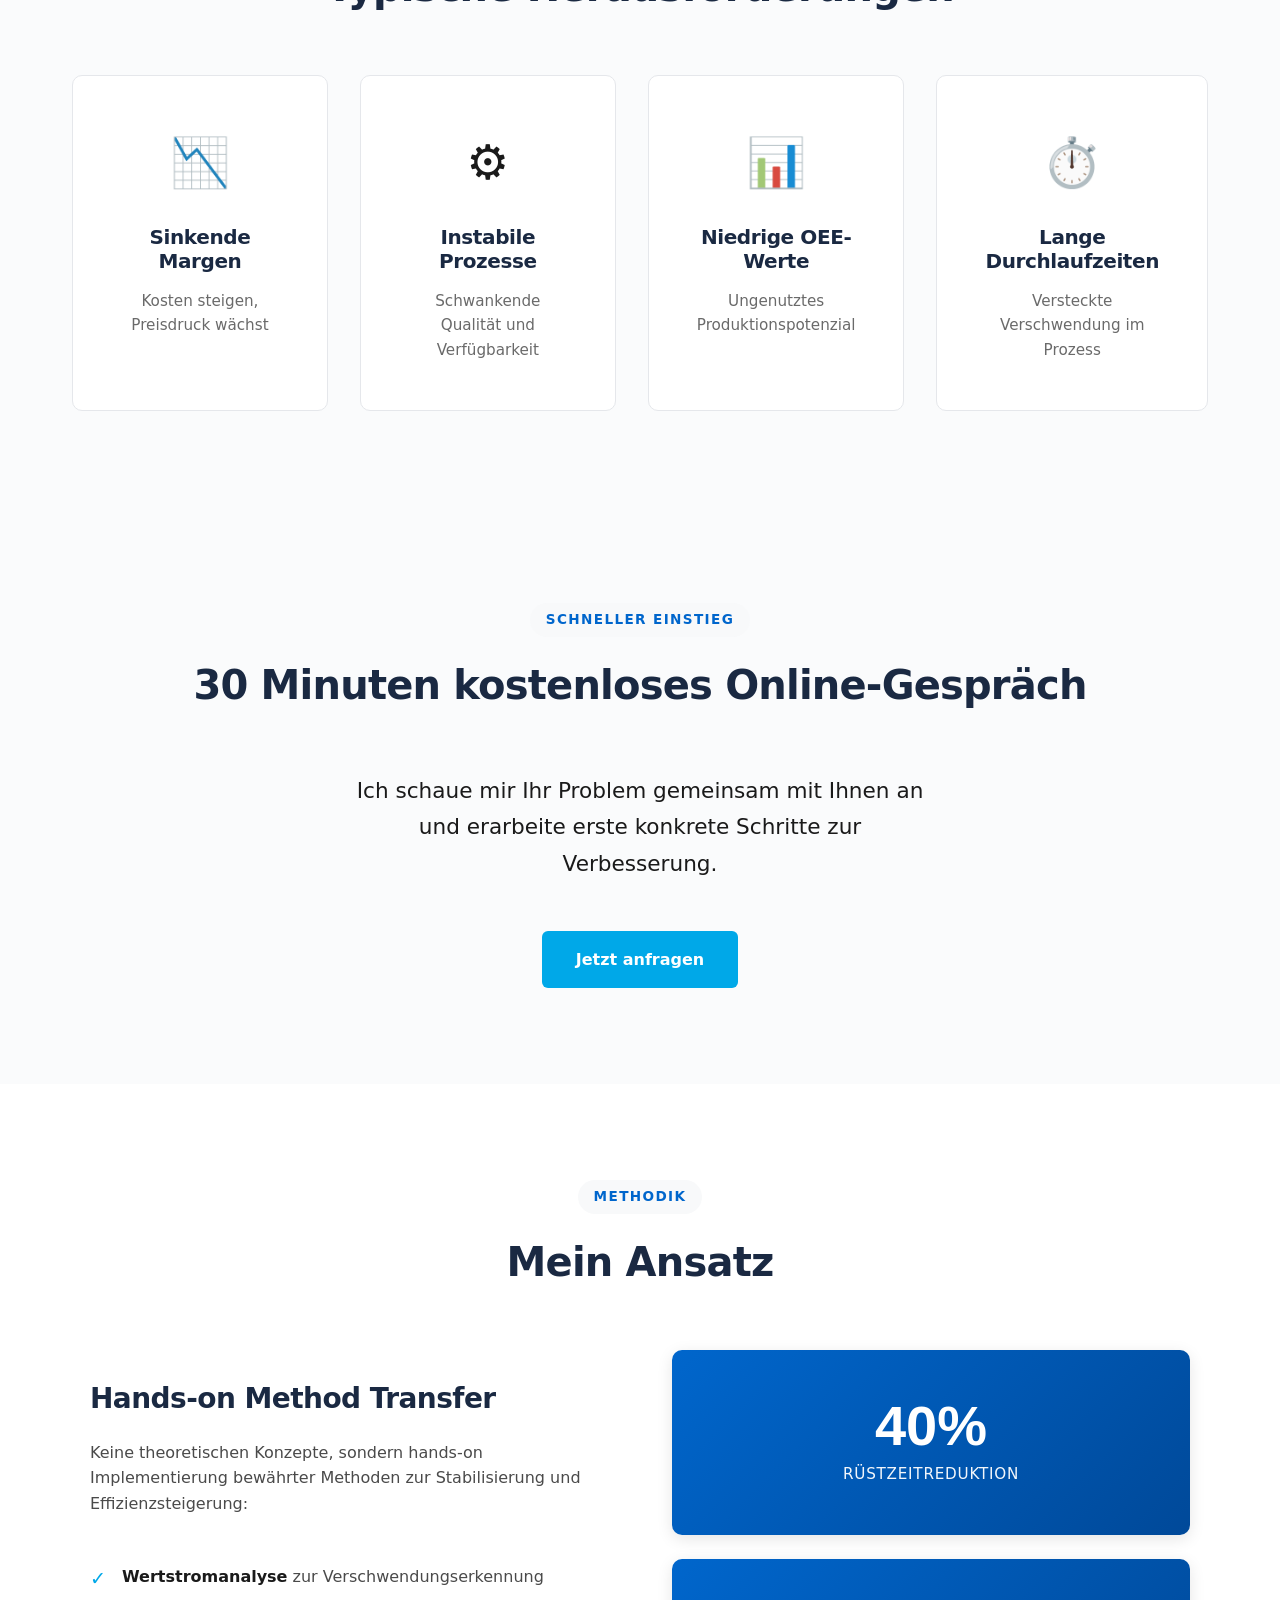
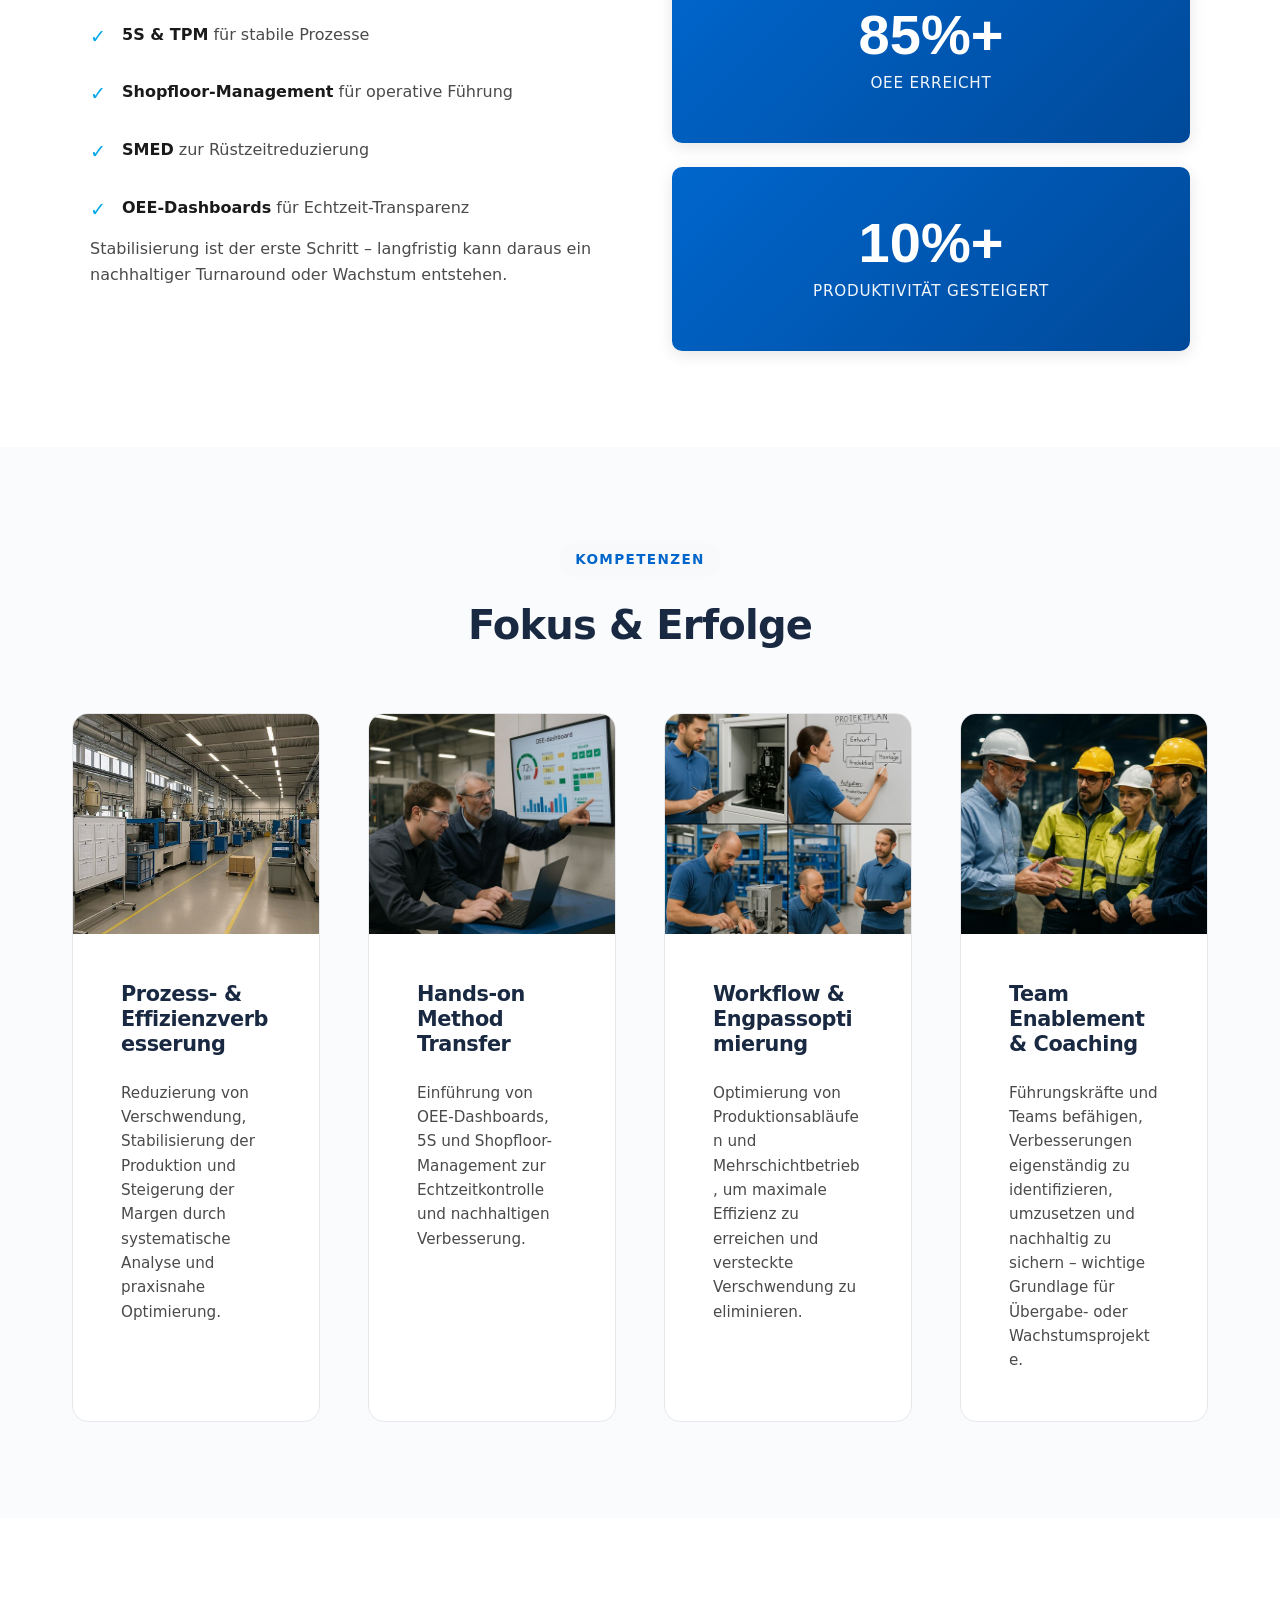
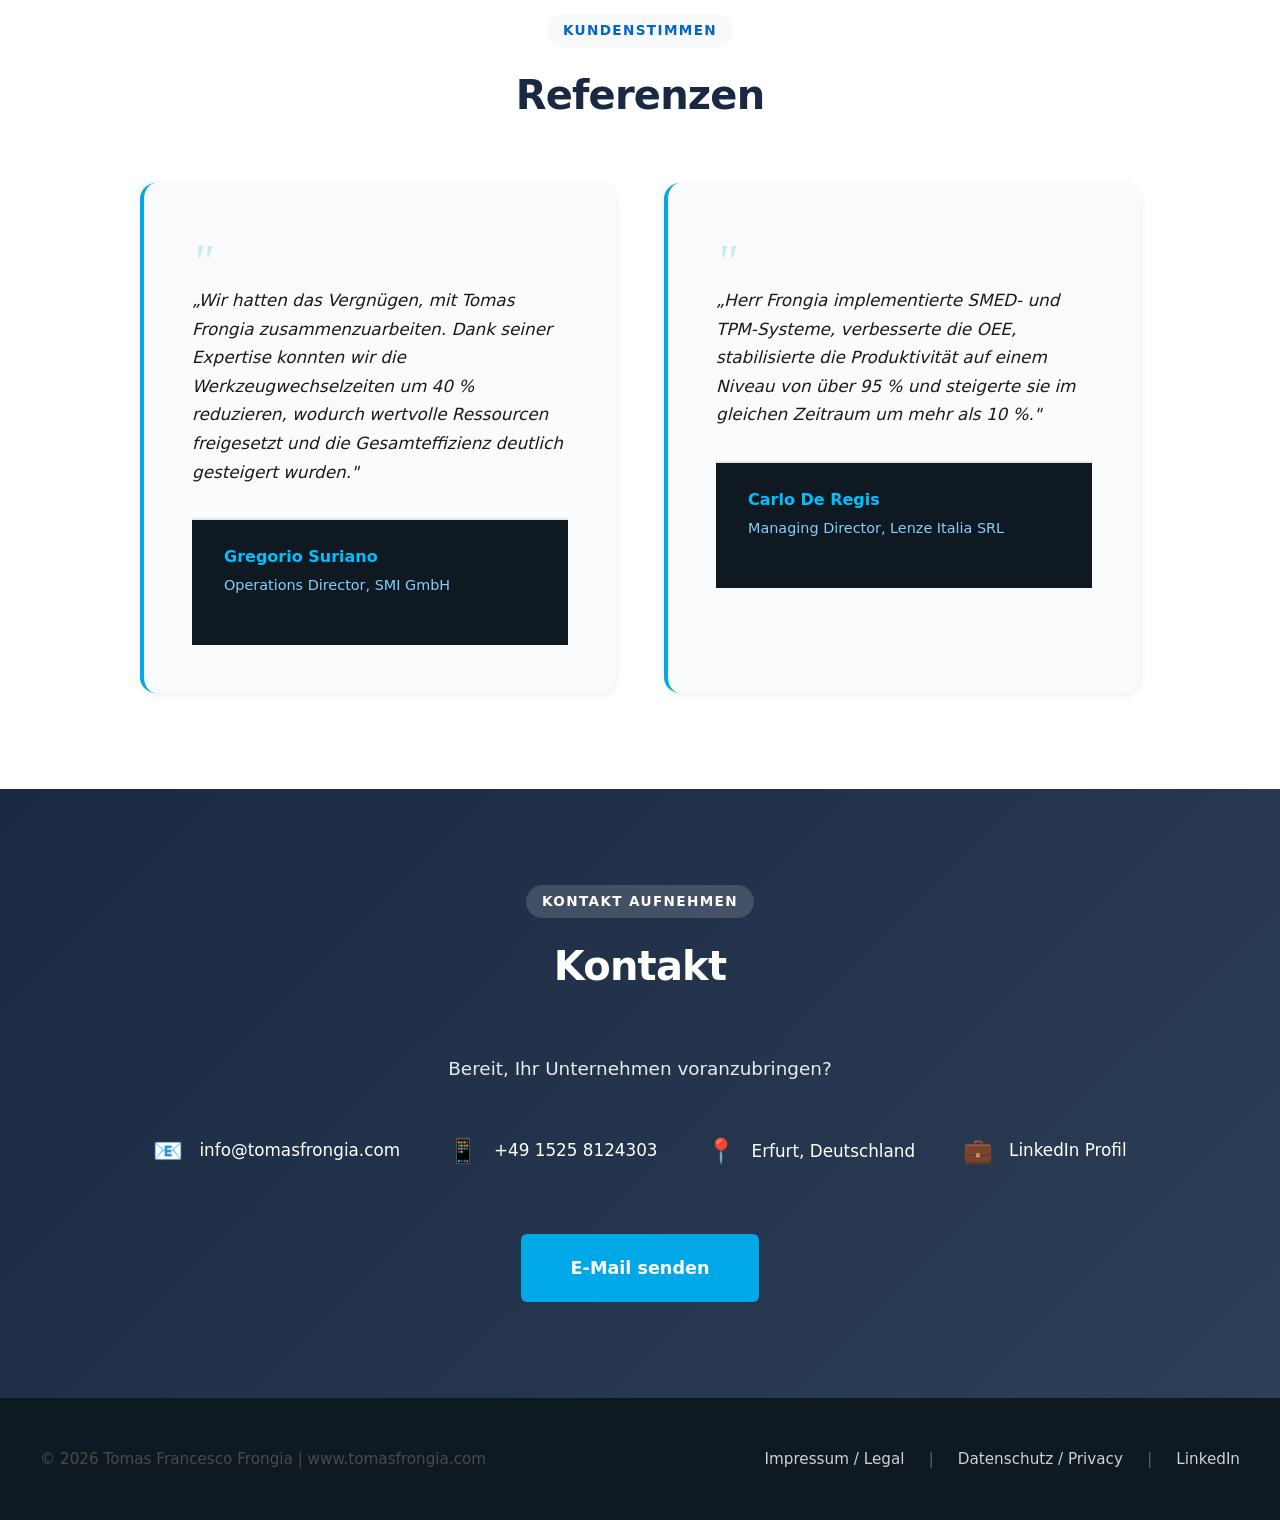
==== commit b8626acd: "Simplify subtitles in German and English sections" ====
--- a/index.html
+++ b/index.html
@@ -15,11 +15,11 @@
 
     <!-- DEUTSCH -->
     <p class="tagline" id="tagline-de">Produktion stabilisieren. Margen sichern.</p>
-    <p class="subtitle" id="subtitle-de">Operations-Experte | Ehemaliger CEO | Effizienz und Produktivität mit Lean und KI | Brücke zwischen DACH und Italien</p>
+    <p class="subtitle" id="subtitle-de">Operations-Experte | Ehemaliger CEO | Lean und KI | DACH und Italien</p>
 
     <!-- ENGLISH -->
     <p class="tagline" id="tagline-en" style="display:none;">Stable production. Secured margins.</p>
-    <p class="subtitle" id="subtitle-en" style="display:none;">Operations Expert | Former CEO | Efficiency and productivity with Lean and AI | DACH–Italy connector</p>
+    <p class="subtitle" id="subtitle-en" style="display:none;">Operations Expert | Former CEO | Lean and AI | DACH & Italy</p>
 
     <a href="#kontakt" class="btn btn-primary" id="header-cta-de">Kontakt aufnehmen</a>
     <a href="#kontakt" class="btn btn-primary" id="header-cta-en" style="display:none;">Get in touch</a>
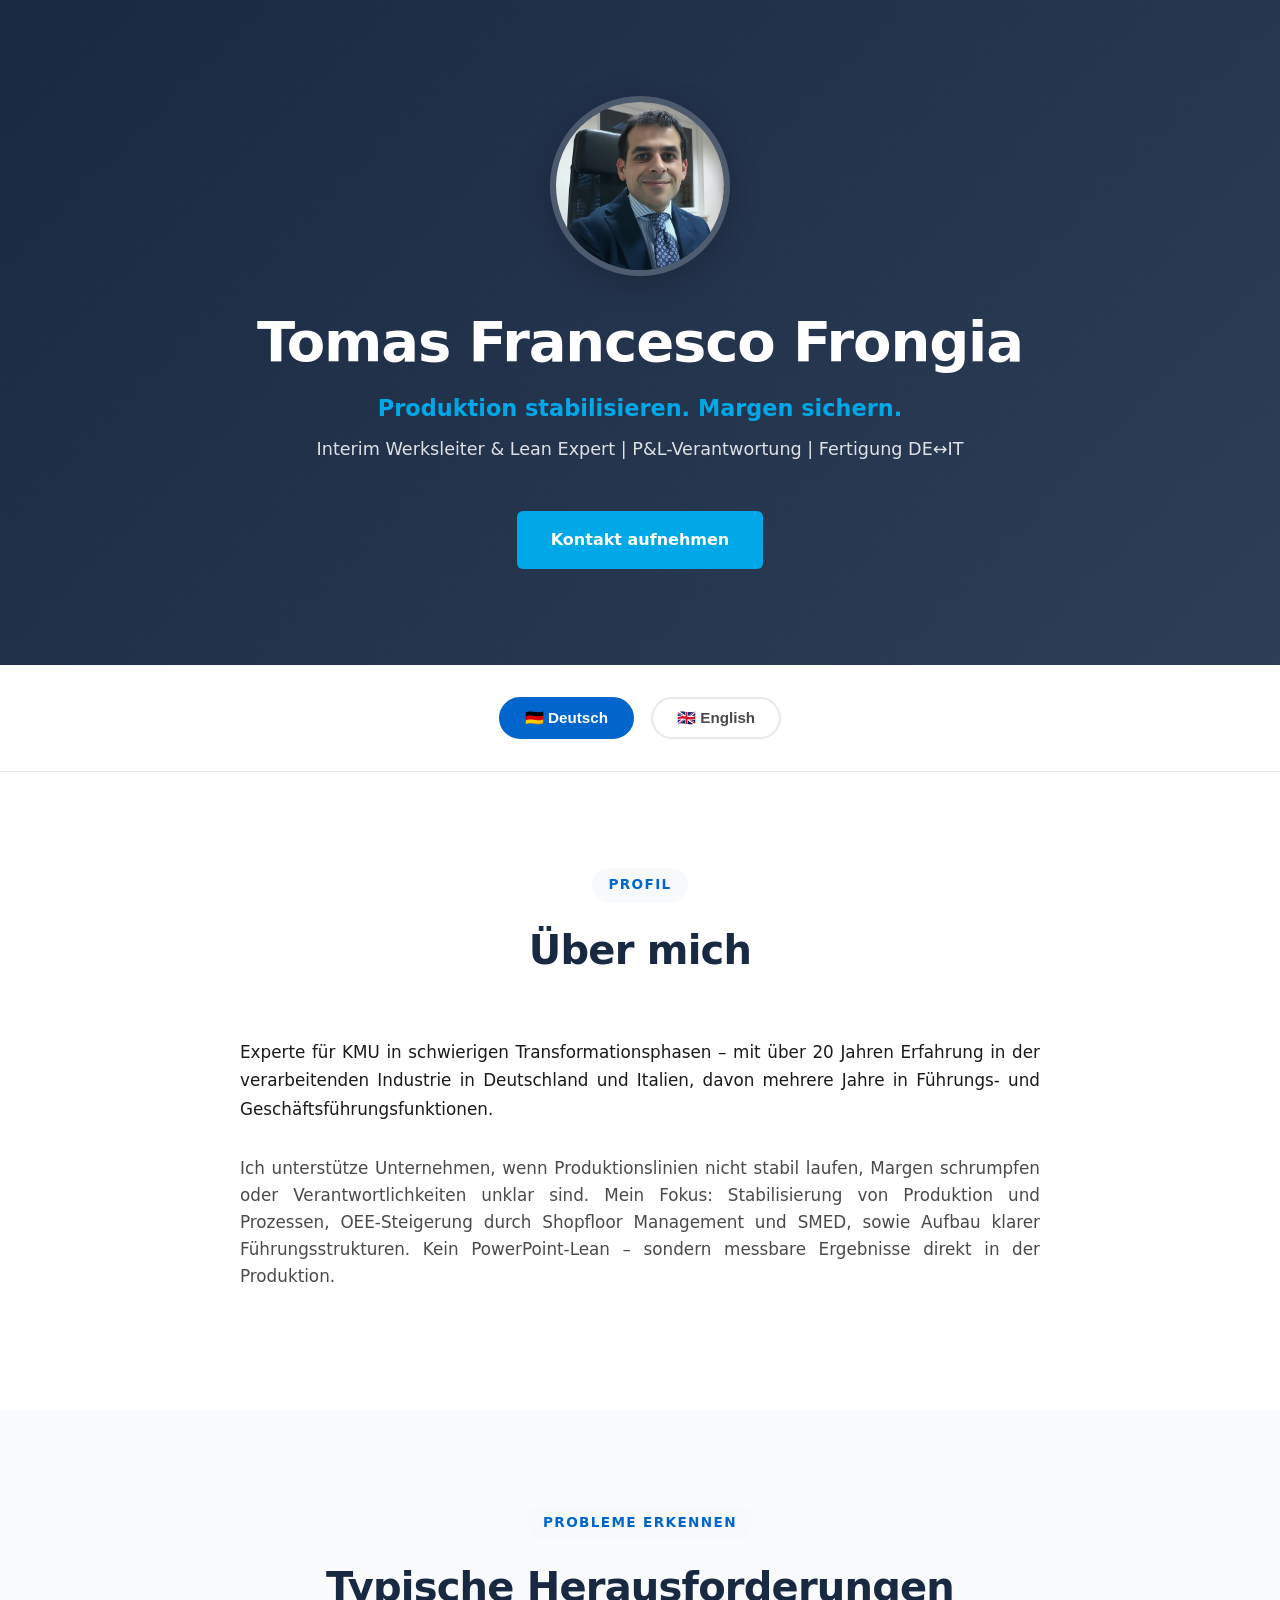
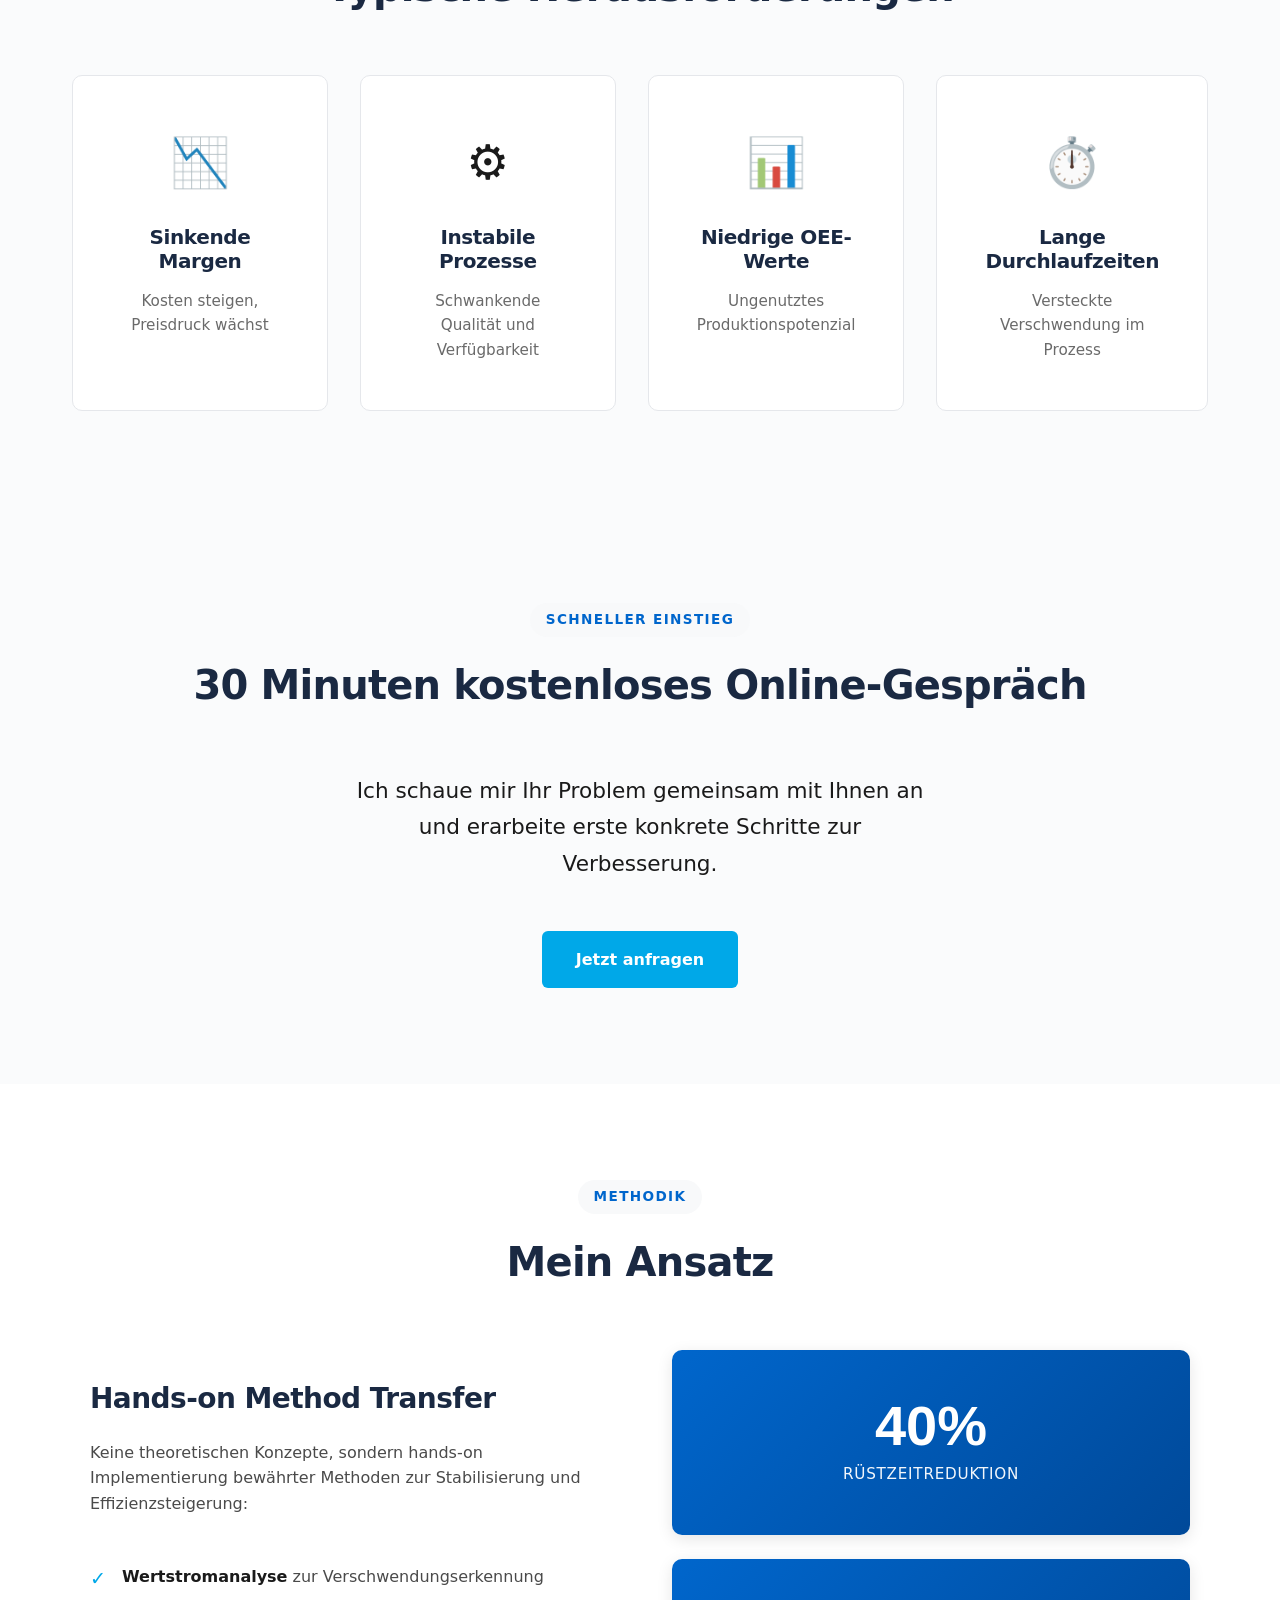
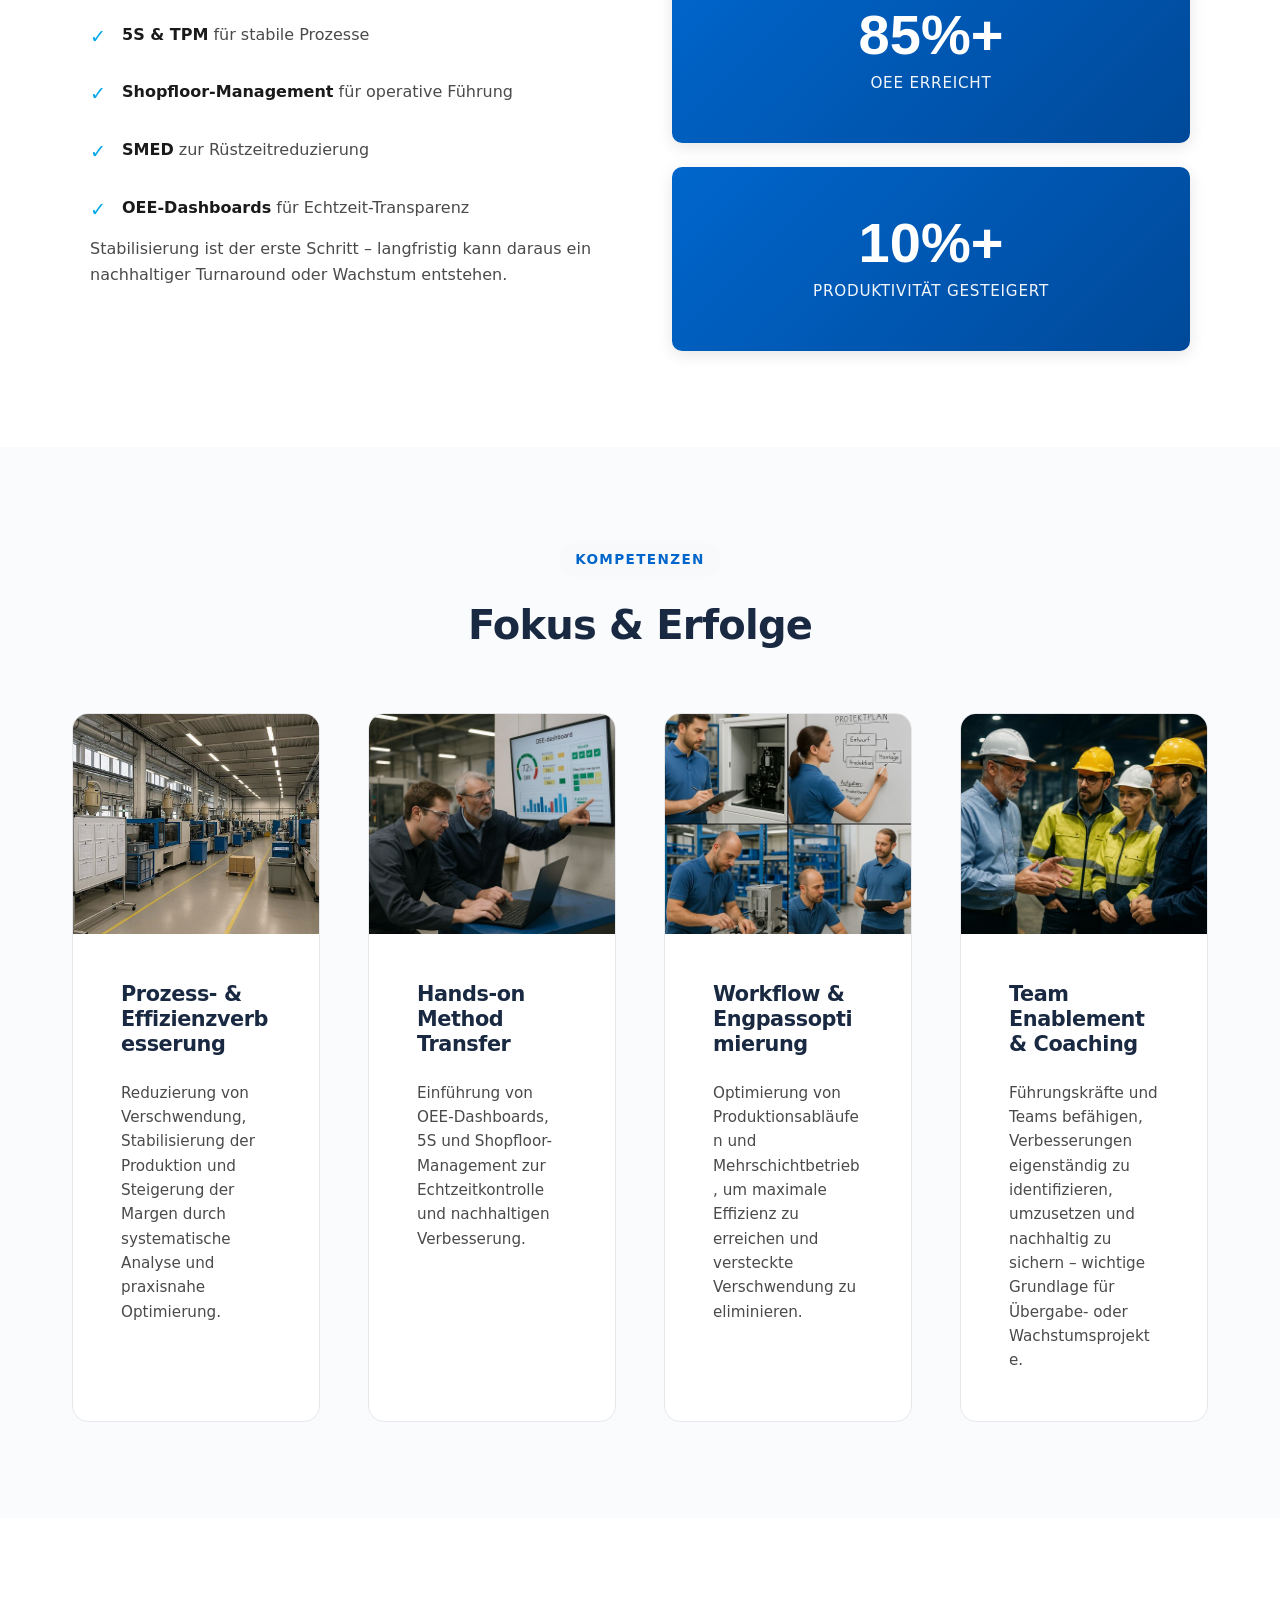
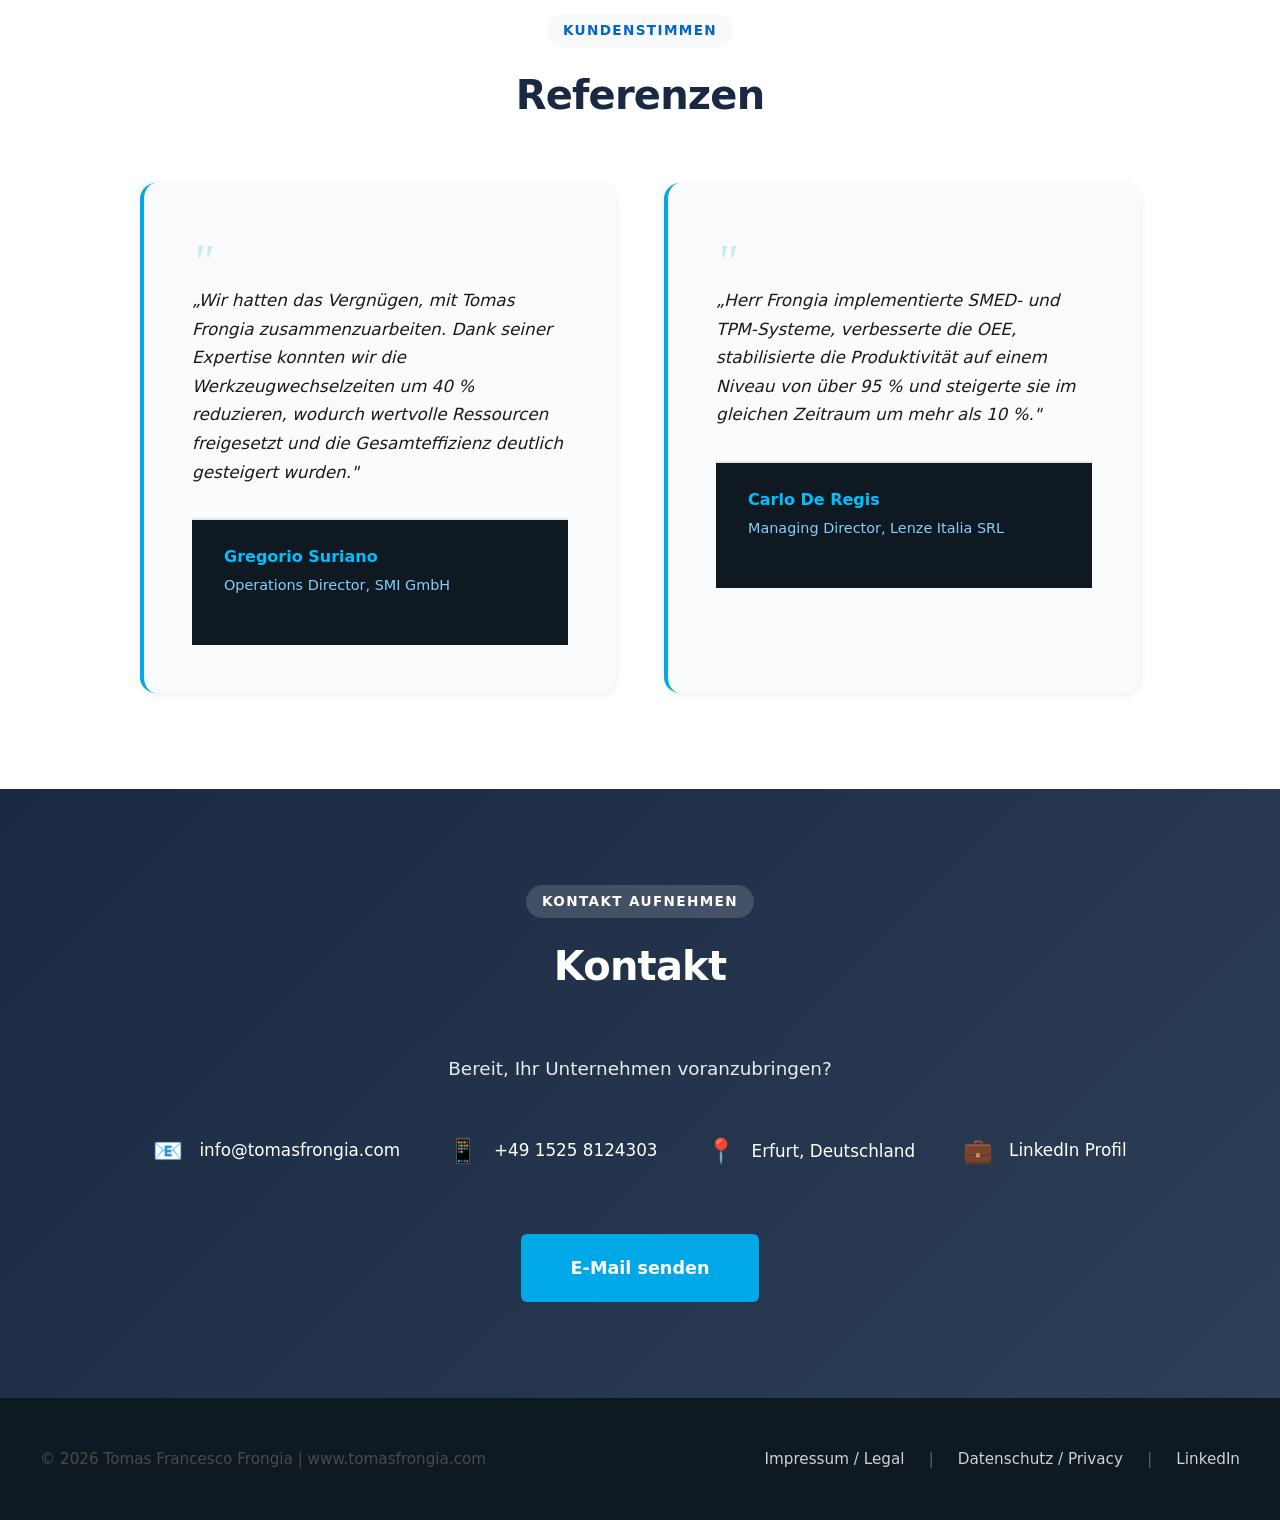
==== commit ba7db260: "Update subtitles in German and English sections" ====
--- a/index.html
+++ b/index.html
@@ -15,12 +15,12 @@
 
     <!-- DEUTSCH -->
     <p class="tagline" id="tagline-de">Produktion stabilisieren. Margen sichern.</p>
-    <p class="subtitle" id="subtitle-de">Operations-Experte | Ehemaliger CEO | Lean und KI | DACH und Italien</p>
+    <p class="subtitle" id="subtitle-de">Interim Werksleiter &amp; Lean Expert | P&amp;L-Verantwortung | Fertigung DE↔IT</p>
 
     <!-- ENGLISH -->
     <p class="tagline" id="tagline-en" style="display:none;">Stable production. Secured margins.</p>
-    <p class="subtitle" id="subtitle-en" style="display:none;">Operations Expert | Former CEO | Lean and AI | DACH & Italy</p>
-
+    <p class="subtitle" id="subtitle-en" style="display:none;">Interim Plant Manager &amp; Lean Expert | P&amp;L Responsibility | Manufacturing DE↔IT</p>
+    
     <a href="#kontakt" class="btn btn-primary" id="header-cta-de">Kontakt aufnehmen</a>
     <a href="#kontakt" class="btn btn-primary" id="header-cta-en" style="display:none;">Get in touch</a>
   </div>
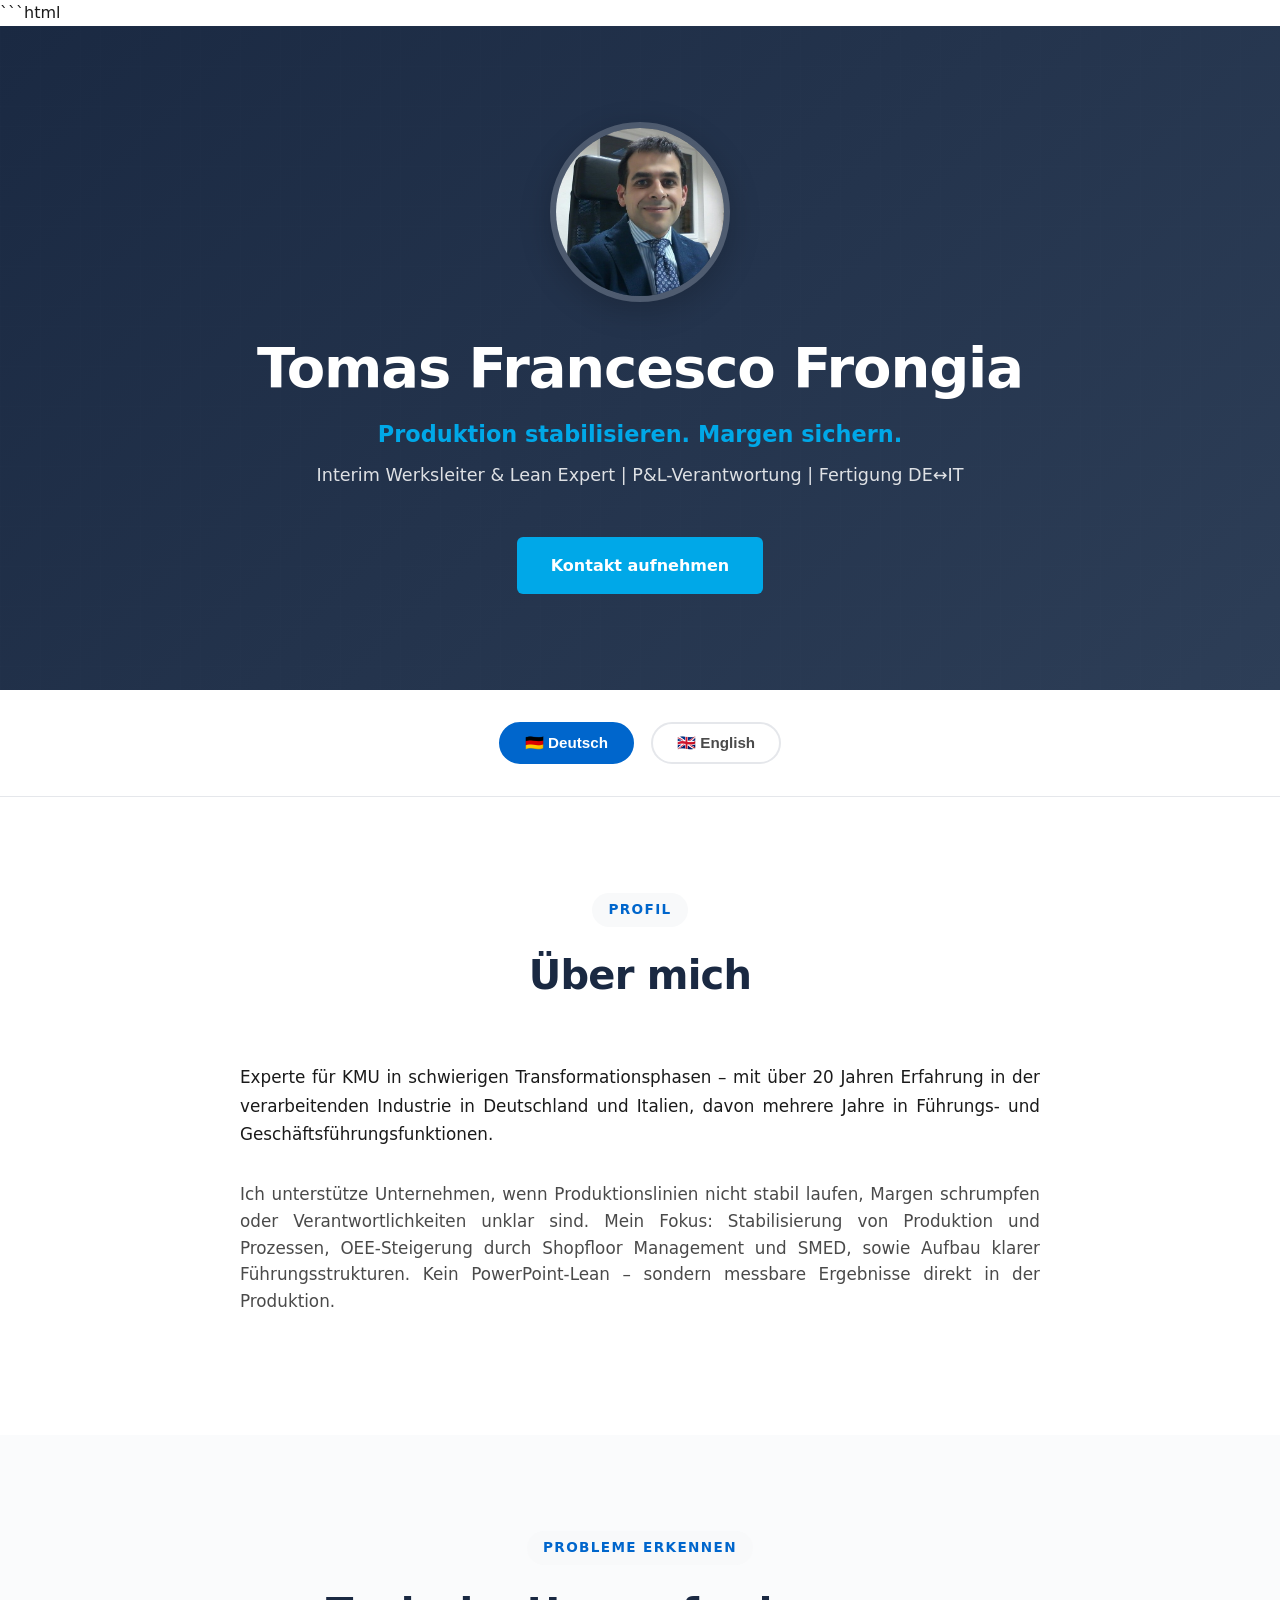
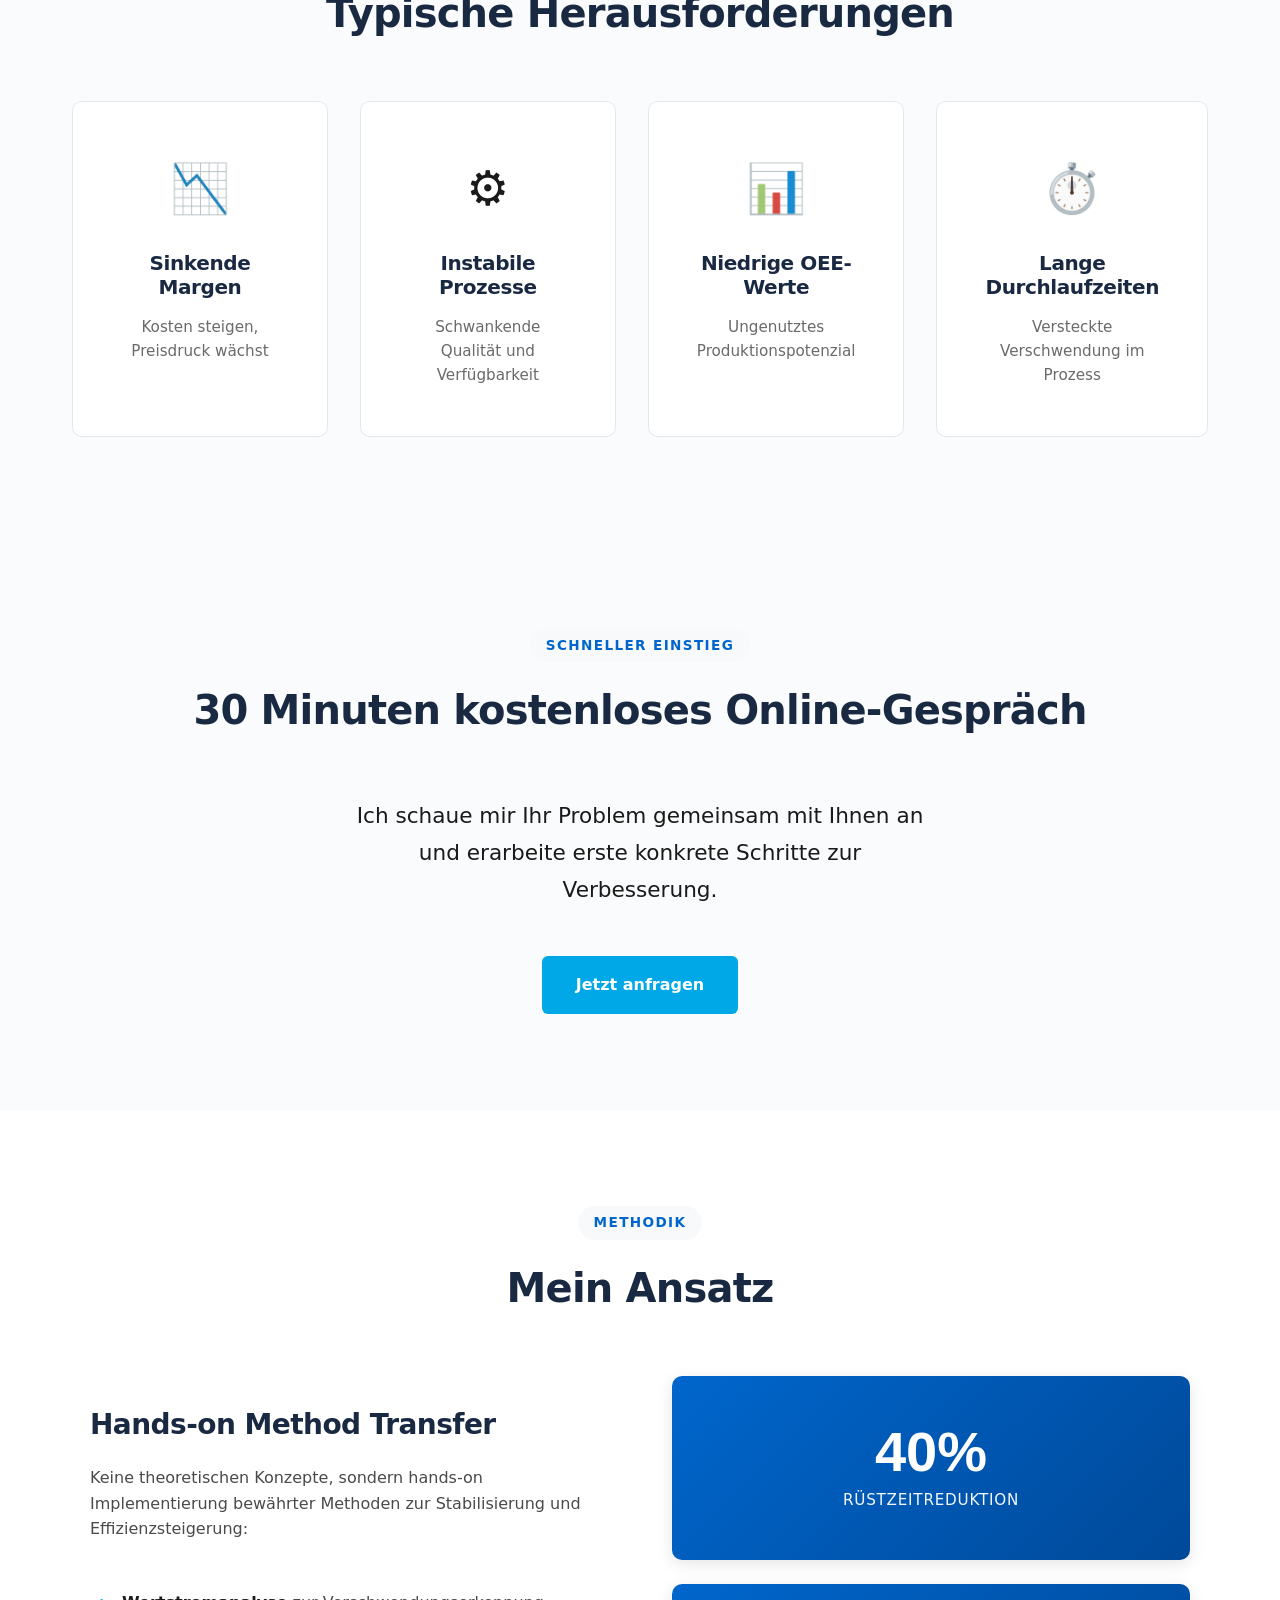
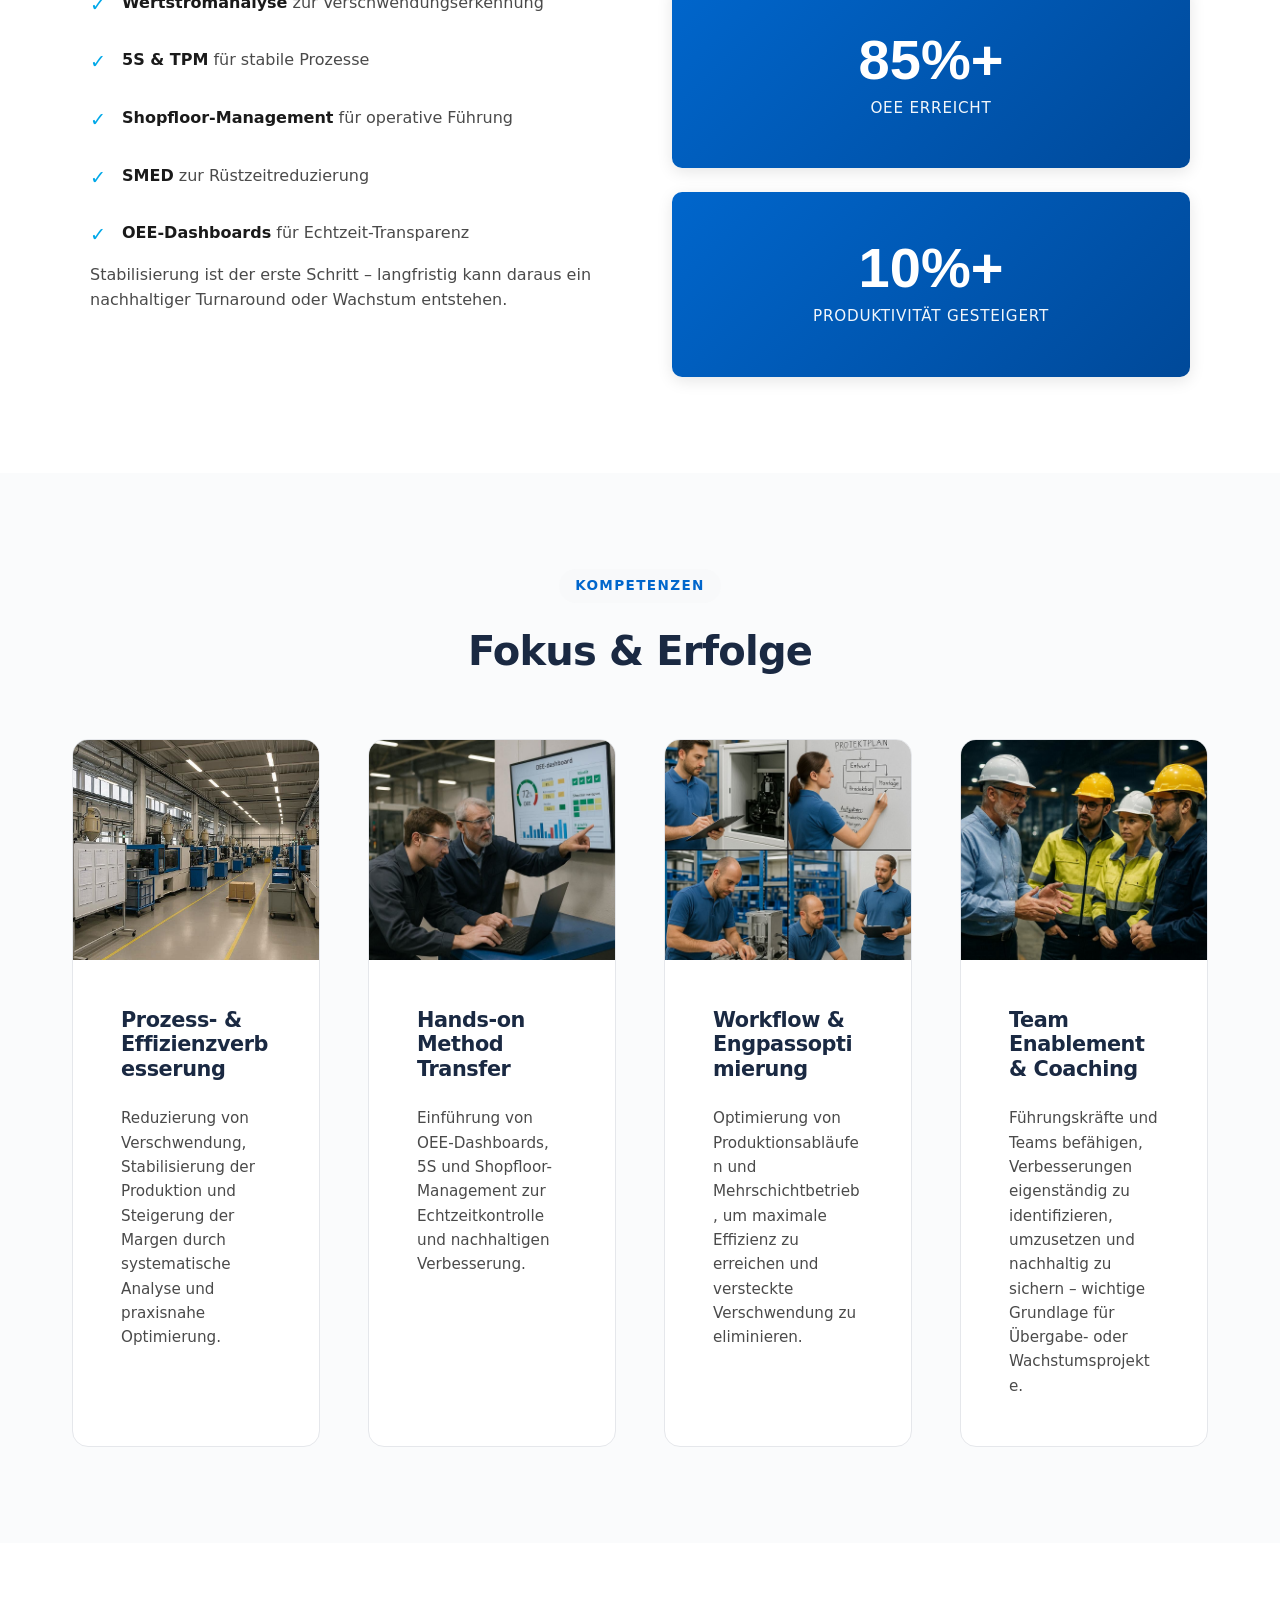
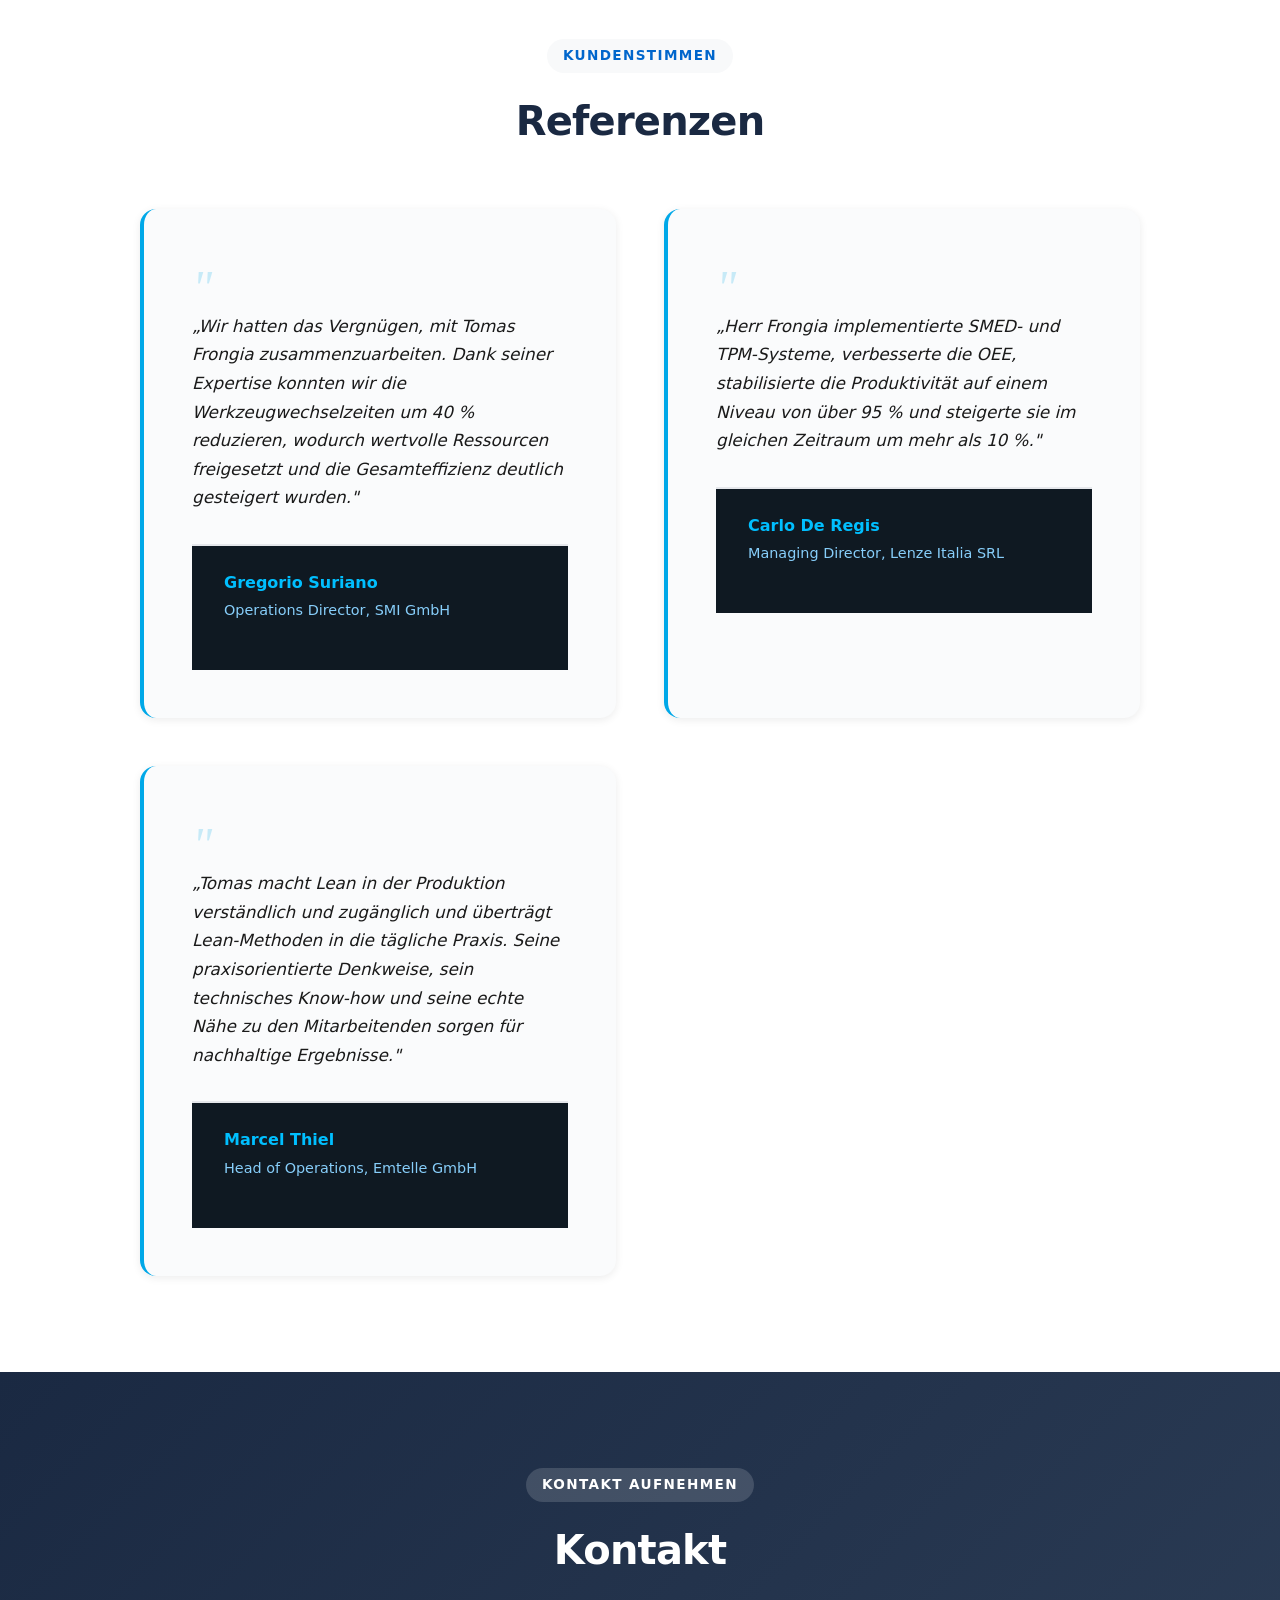
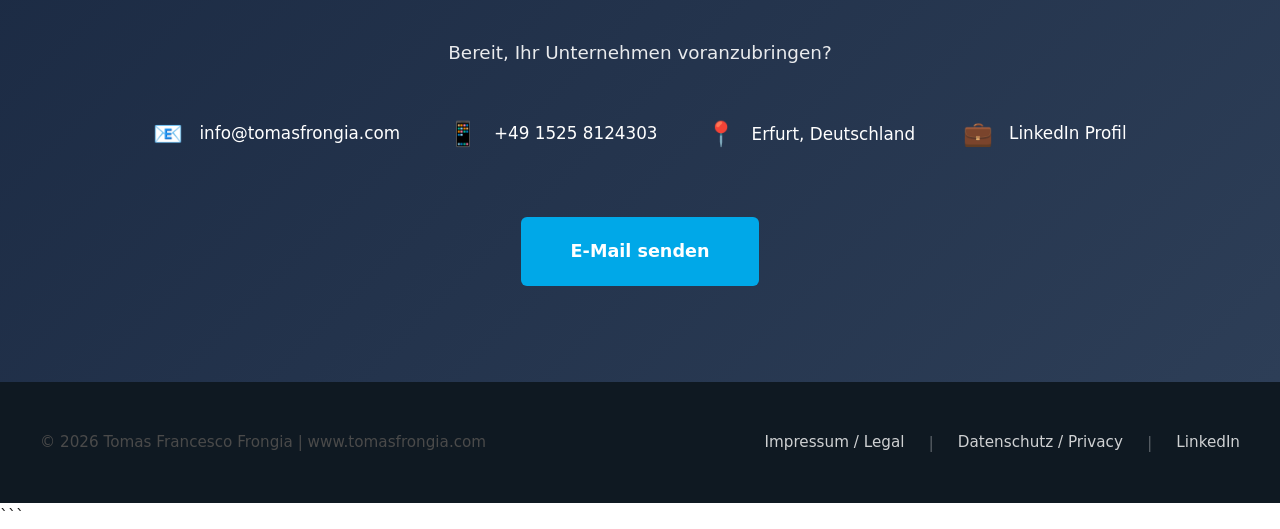
==== commit b442c84c: "Add testimonials for Marcel Thiel Added testimonials for Marcel Thiel in both German and English." ====
--- a/index.html
+++ b/index.html
@@ -1,3 +1,4 @@
+```html
 <!DOCTYPE html>
 <html lang="de">
 <head>
@@ -192,6 +193,13 @@
             <span>Managing Director, Lenze Italia SRL</span>
           </footer>
         </blockquote>
+        <blockquote class="testimonial">
+          <p class="testimonial-text">„Tomas macht Lean in der Produktion verständlich und zugänglich und überträgt Lean-Methoden in die tägliche Praxis. Seine praxisorientierte Denkweise, sein technisches Know-how und seine echte Nähe zu den Mitarbeitenden sorgen für nachhaltige Ergebnisse."</p>
+          <footer class="testimonial-author">
+            <strong>Marcel Thiel</strong>
+            <span>Head of Operations, Emtelle GmbH</span>
+          </footer>
+        </blockquote>
       </div>
     </div>
   </section>
@@ -359,6 +367,13 @@
             <span>Managing Director, Lenze Italia SRL</span>
           </footer>
         </blockquote>
+        <blockquote class="testimonial">
+          <p class="testimonial-text">„Tomas makes Lean accessible on the shopfloor, translating Lean methods into everyday practice. His practical mindset, technical knowledge and genuine proximity to employees drive sustainable results."</p>
+          <footer class="testimonial-author">
+            <strong>Marcel Thiel</strong>
+            <span>Head of Operations, Emtelle GmbH</span>
+          </footer>
+        </blockquote>
       </div>
     </div>
   </section>
@@ -445,3 +460,4 @@
 
 </body>
 </html>
+```
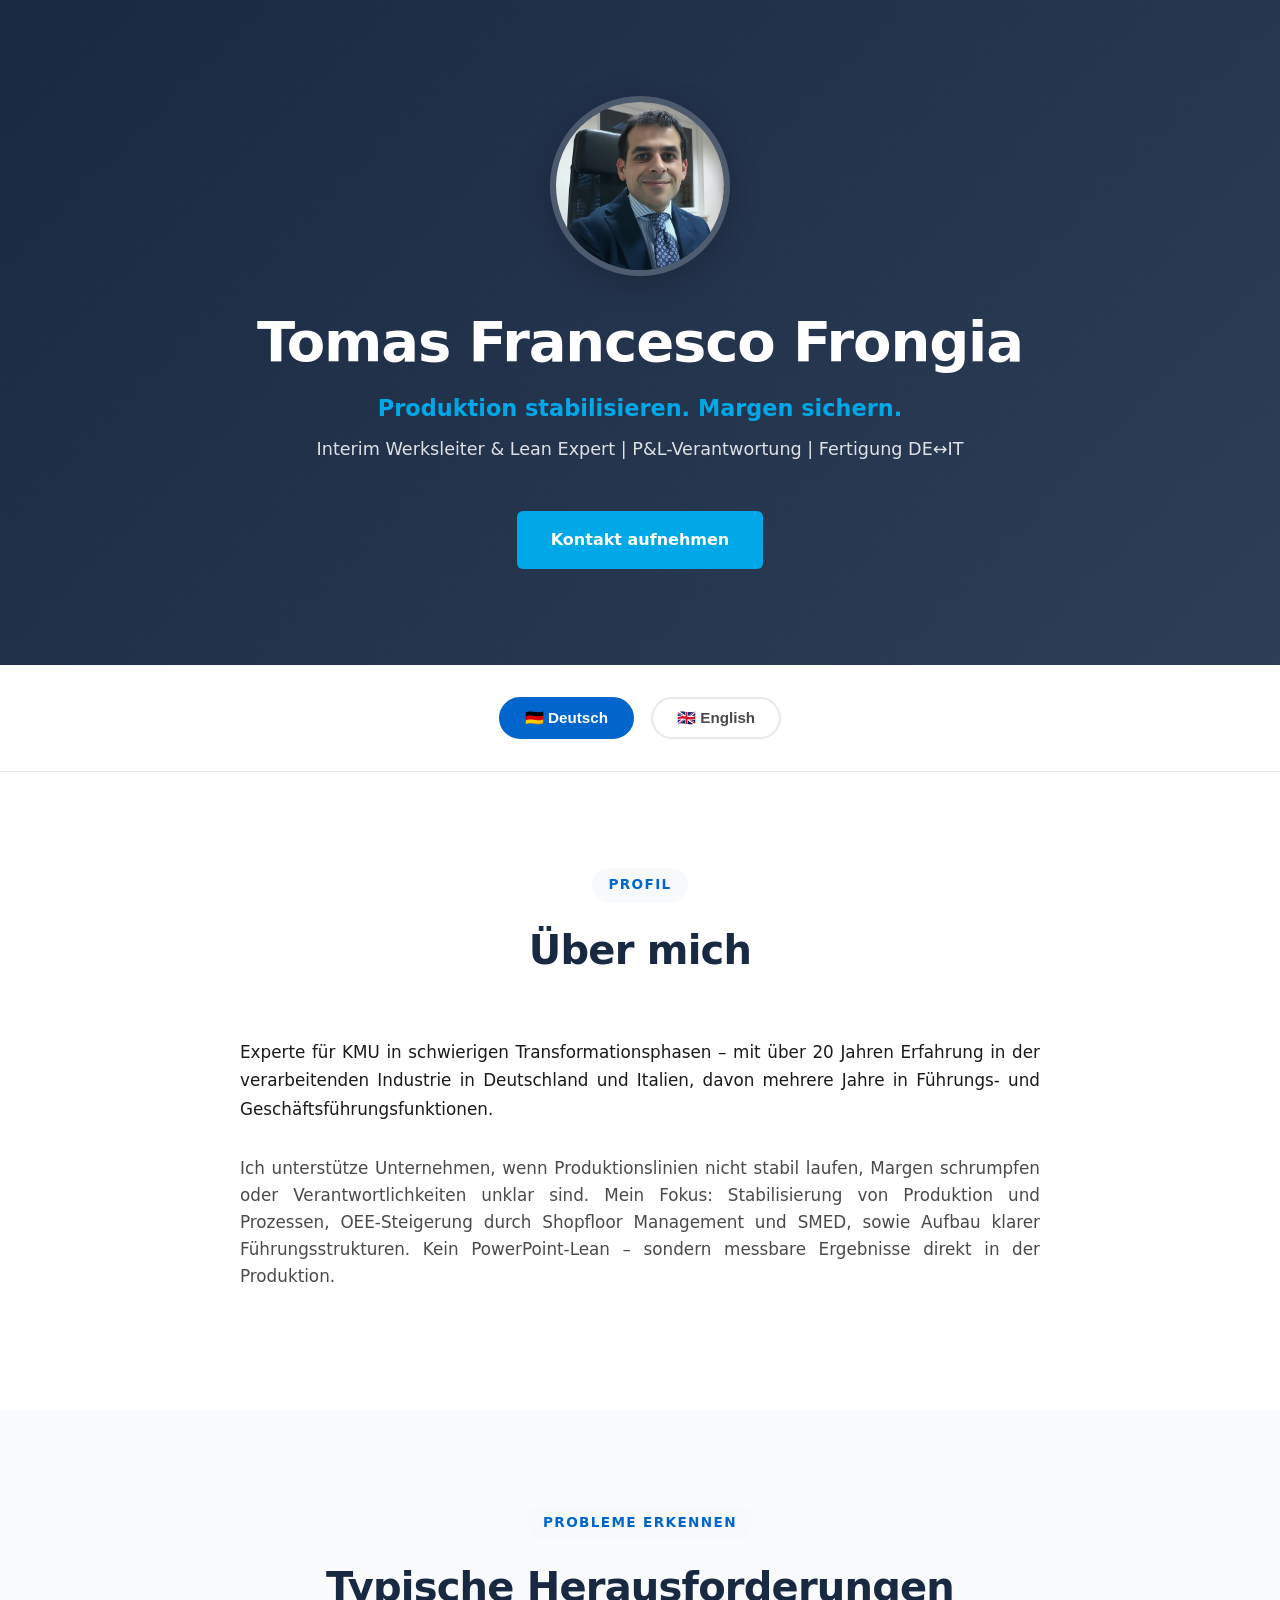
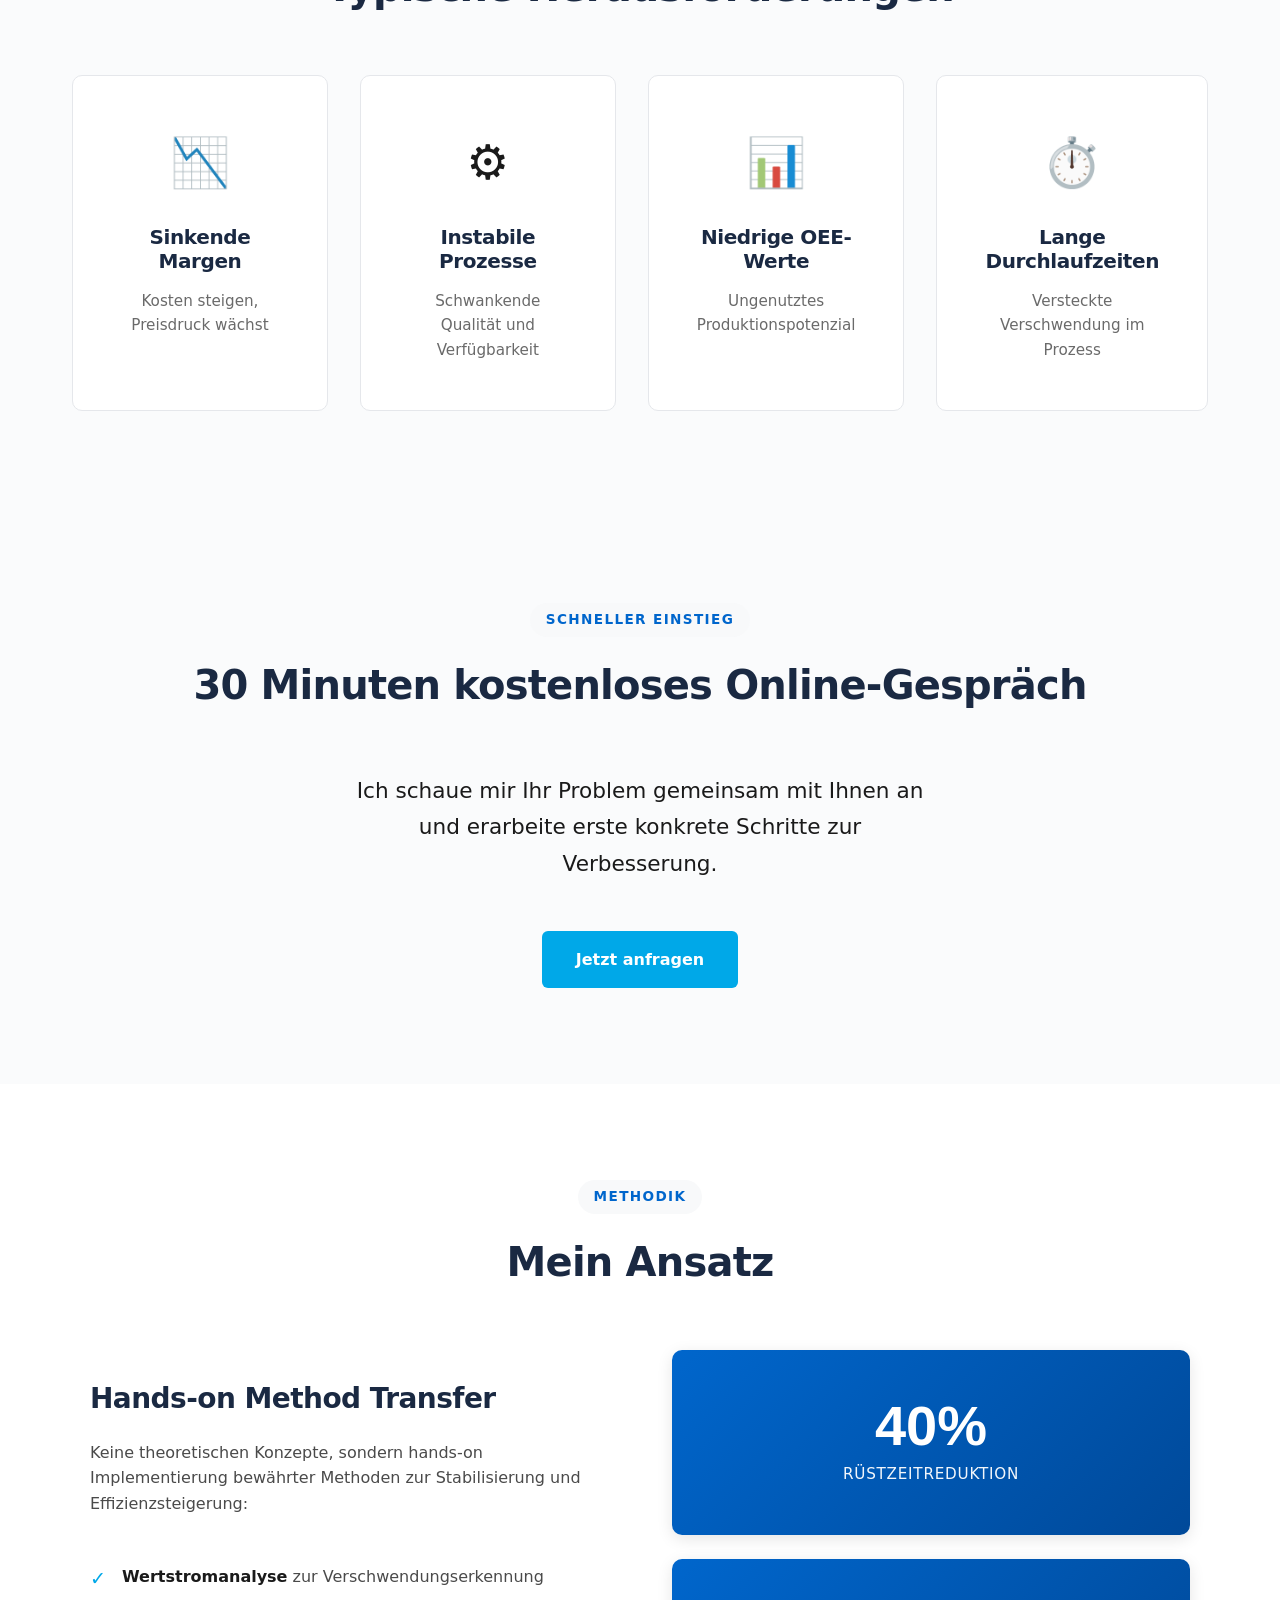
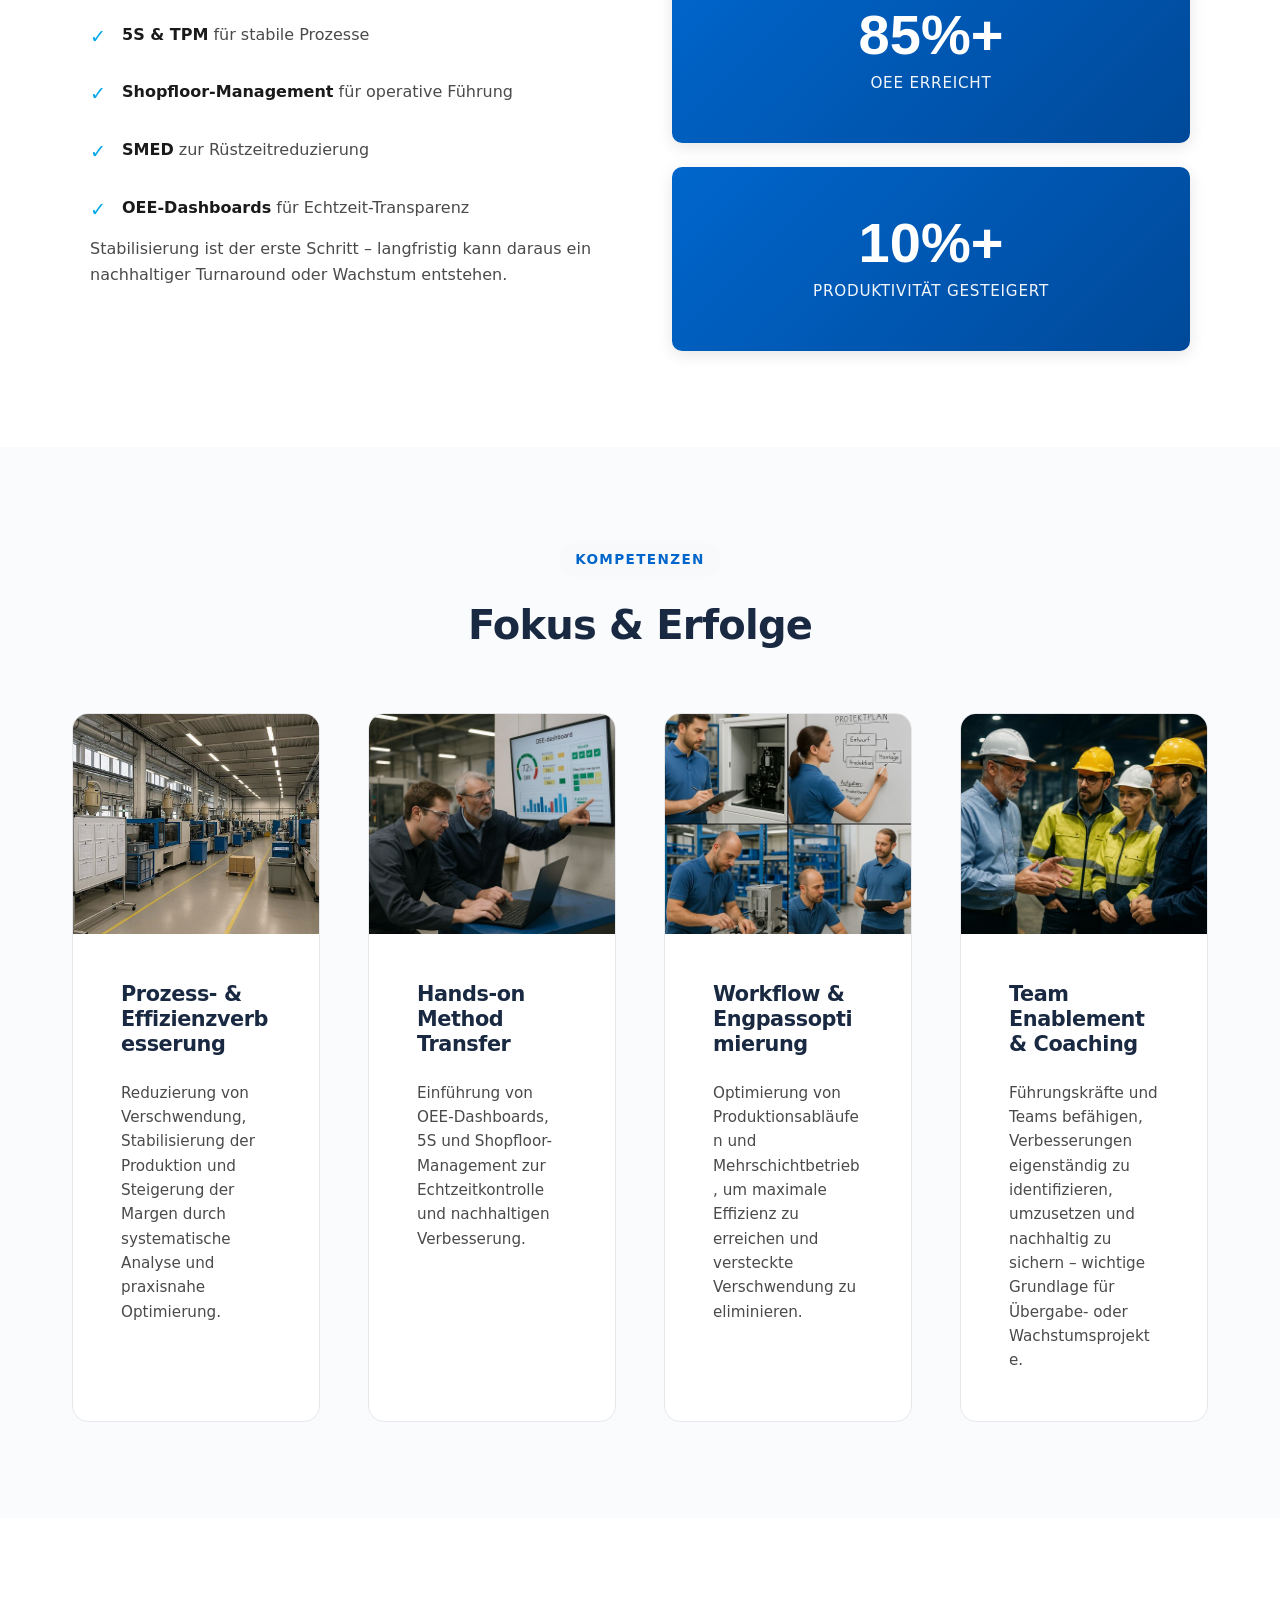
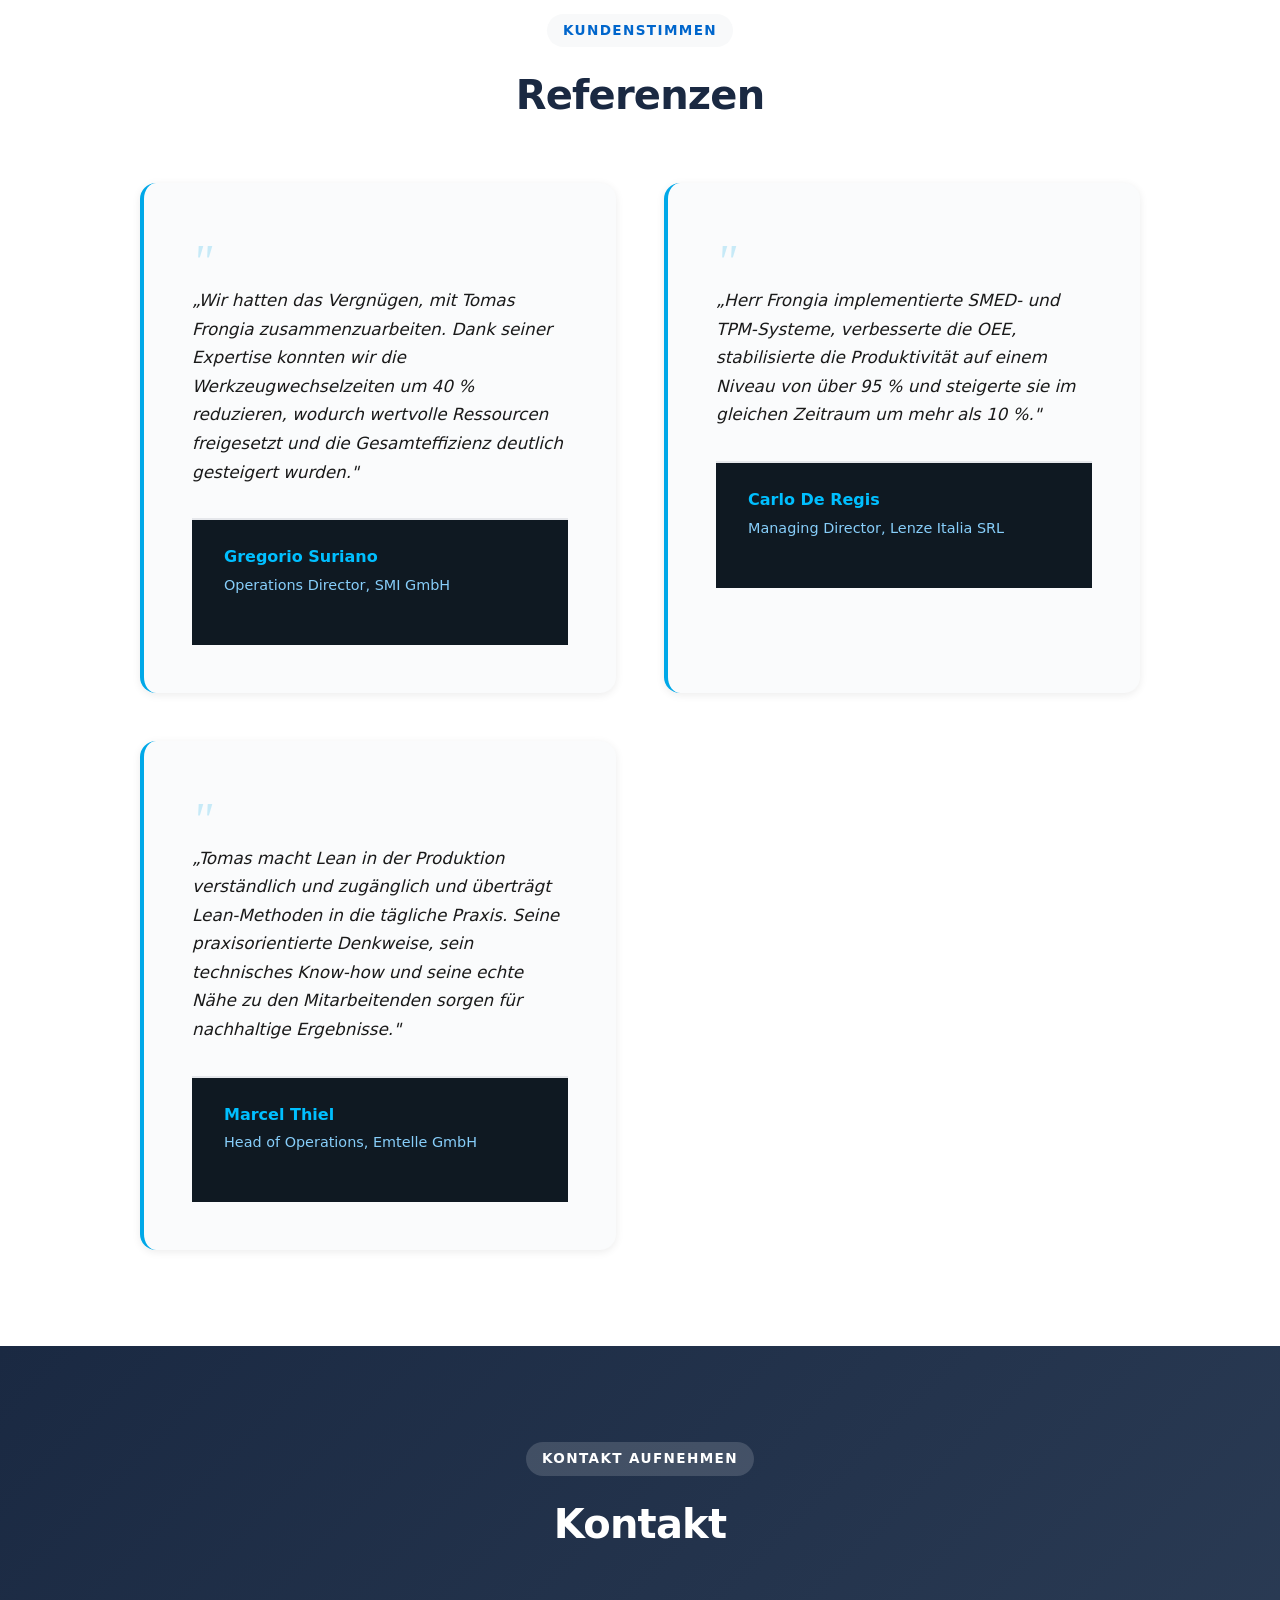
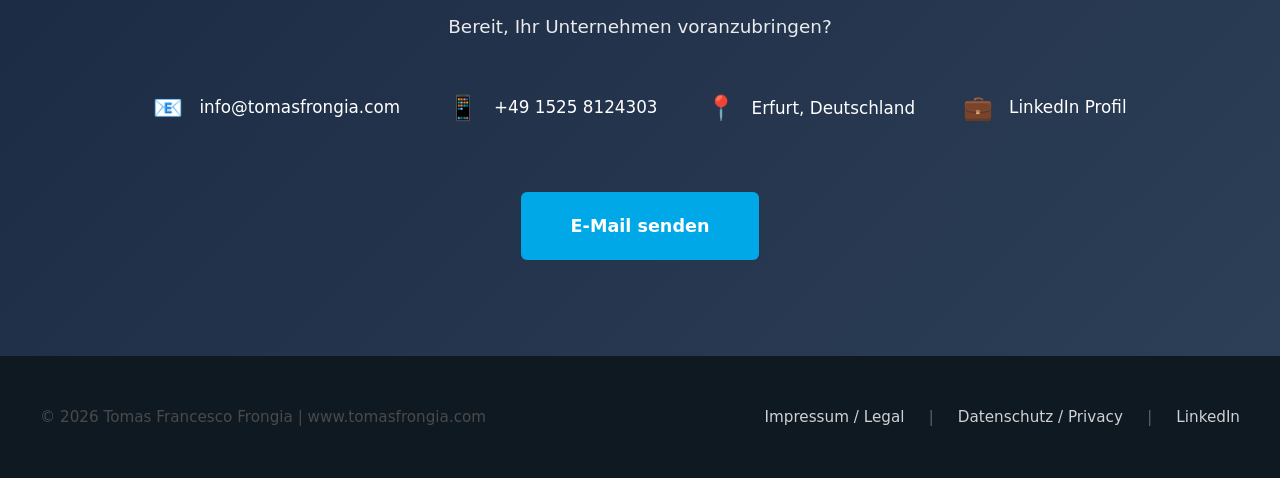
==== commit 43a9bc88: "Remove code block formatting from index.html" ====
--- a/index.html
+++ b/index.html
@@ -1,4 +1,3 @@
-```html
 <!DOCTYPE html>
 <html lang="de">
 <head>
@@ -460,4 +459,3 @@
 
 </body>
 </html>
-```
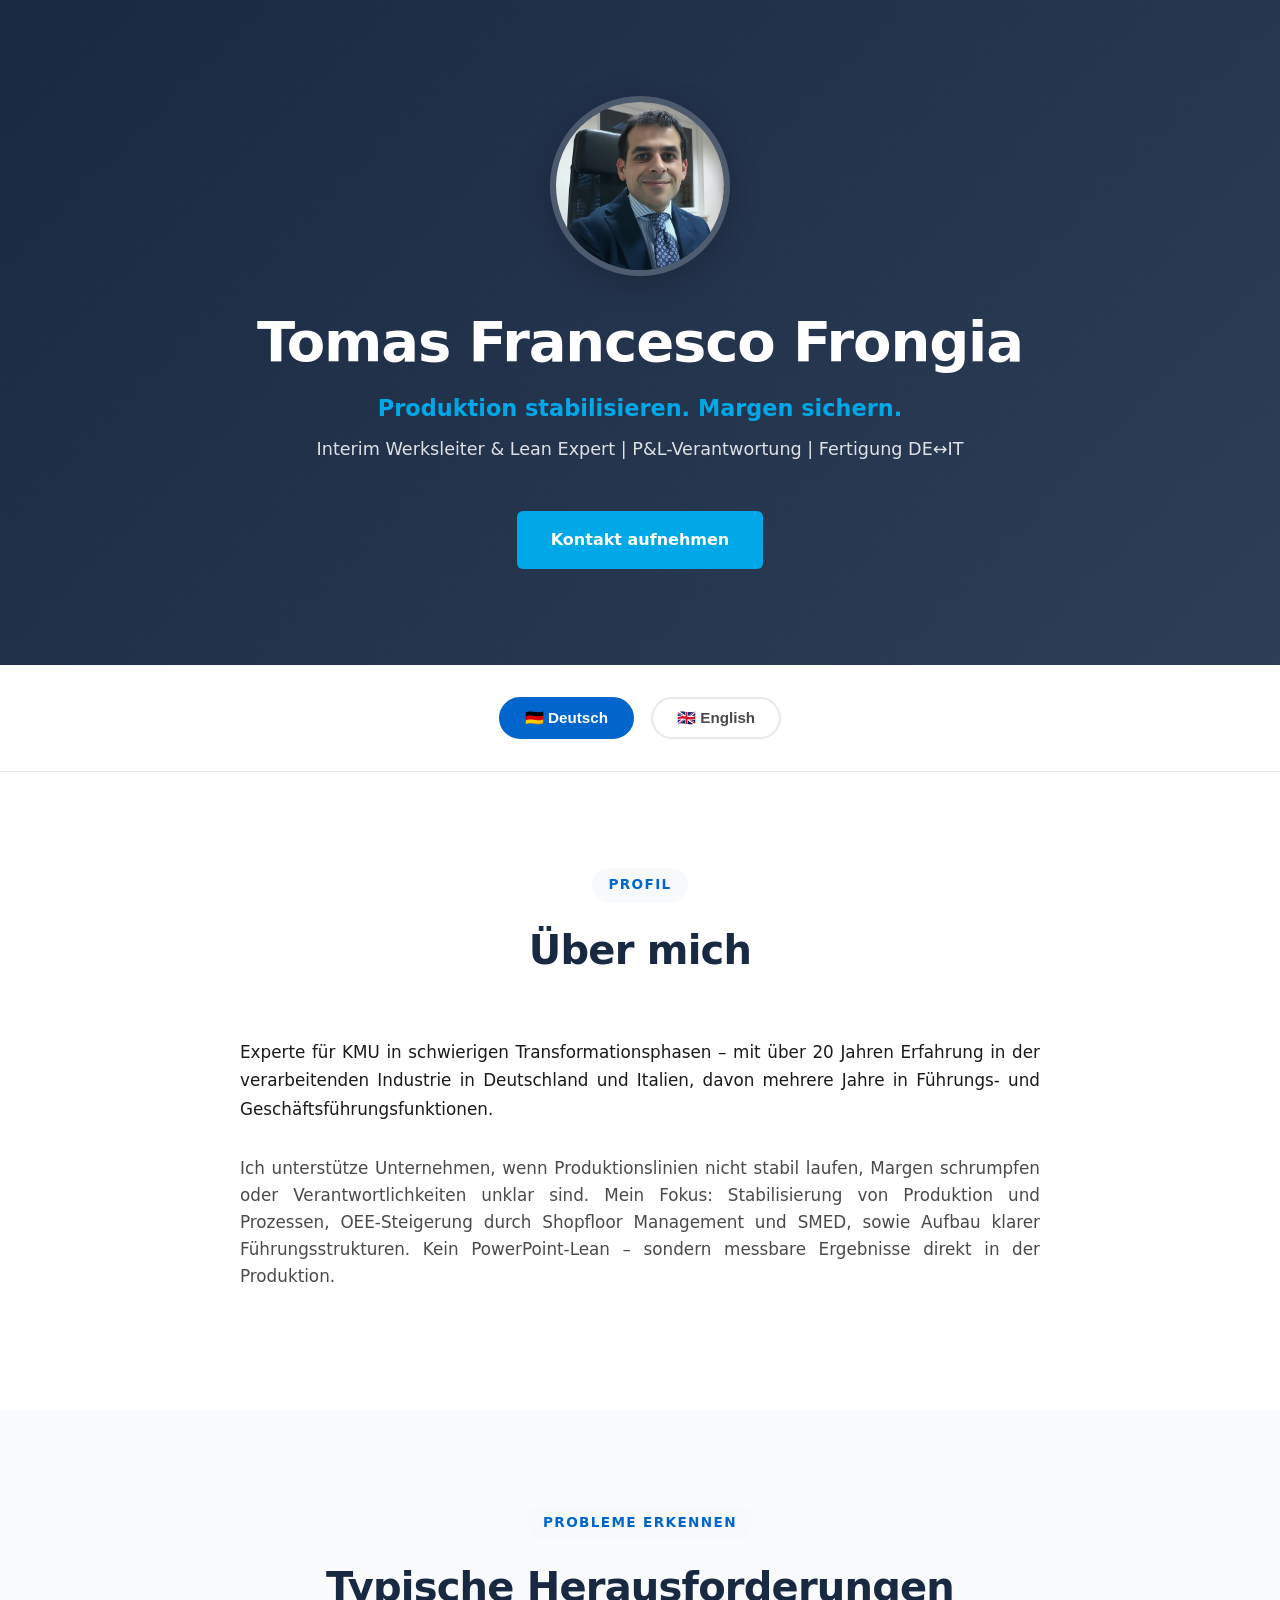
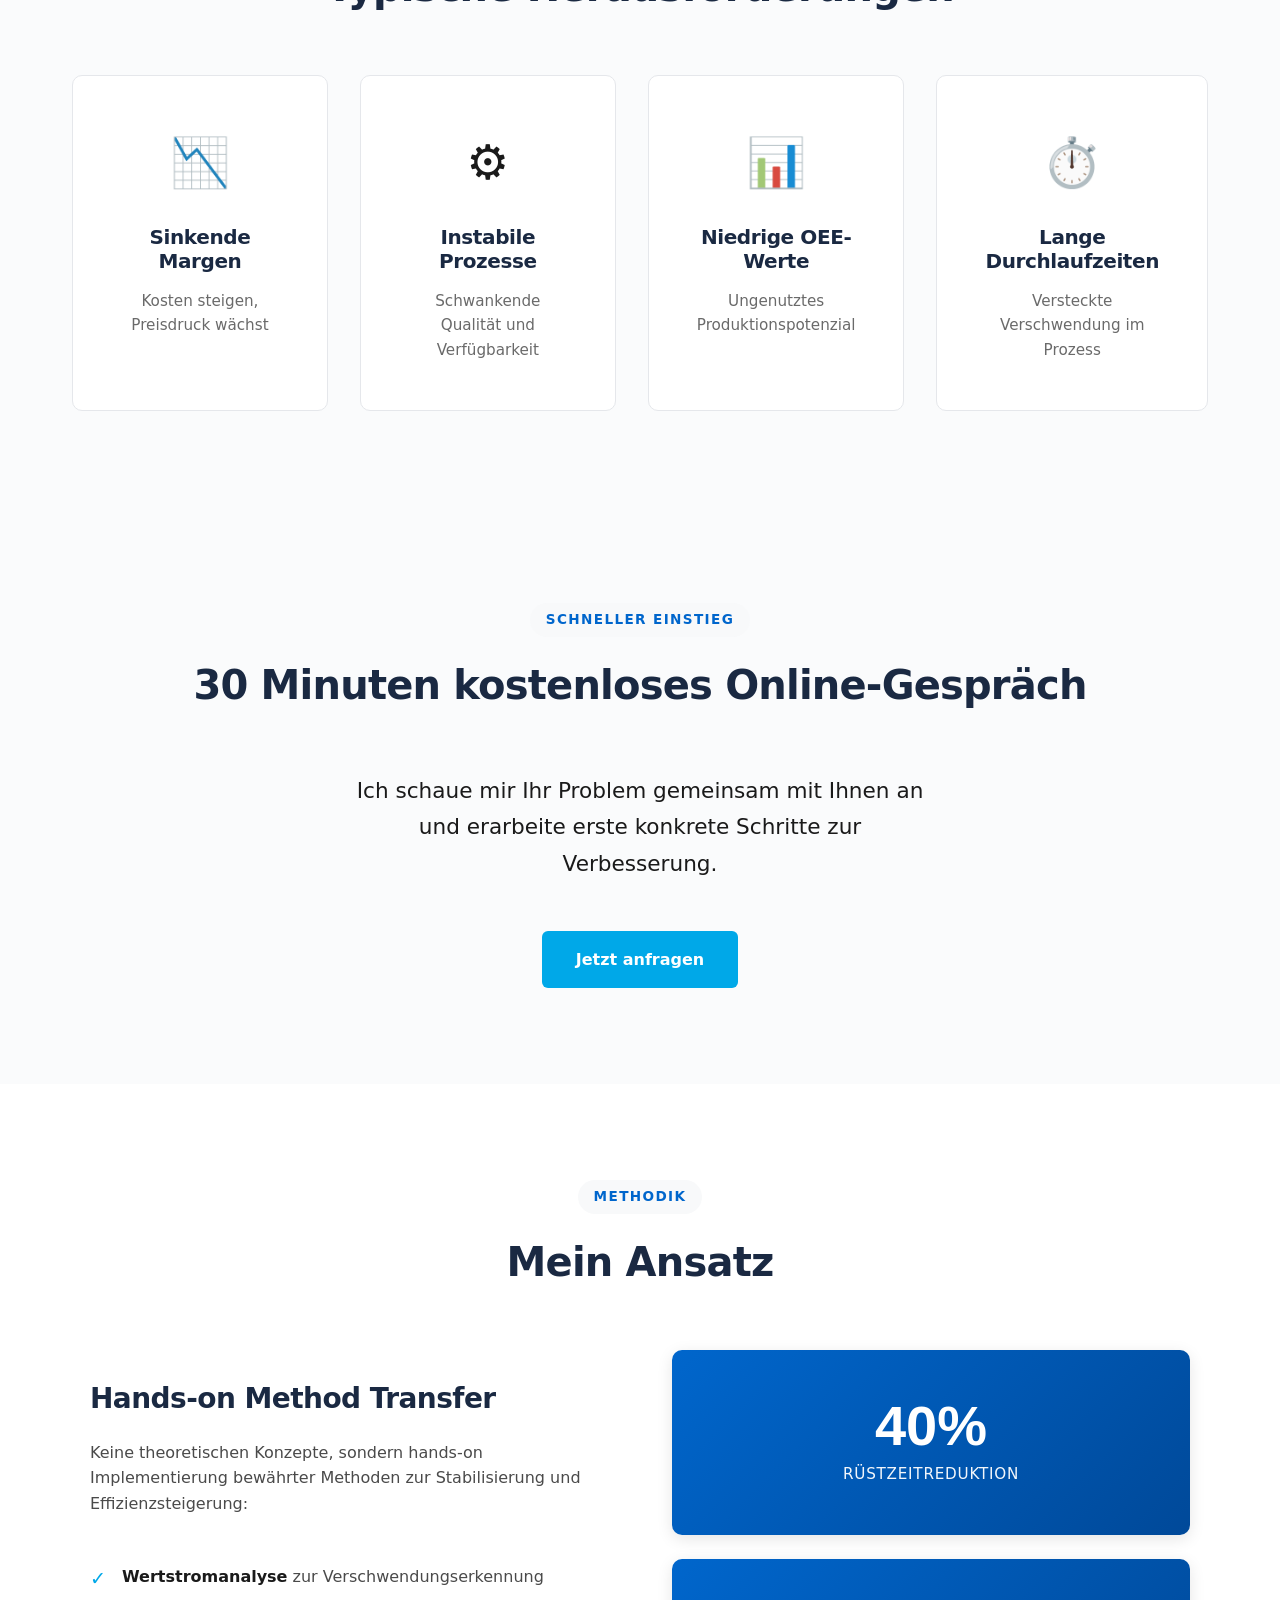
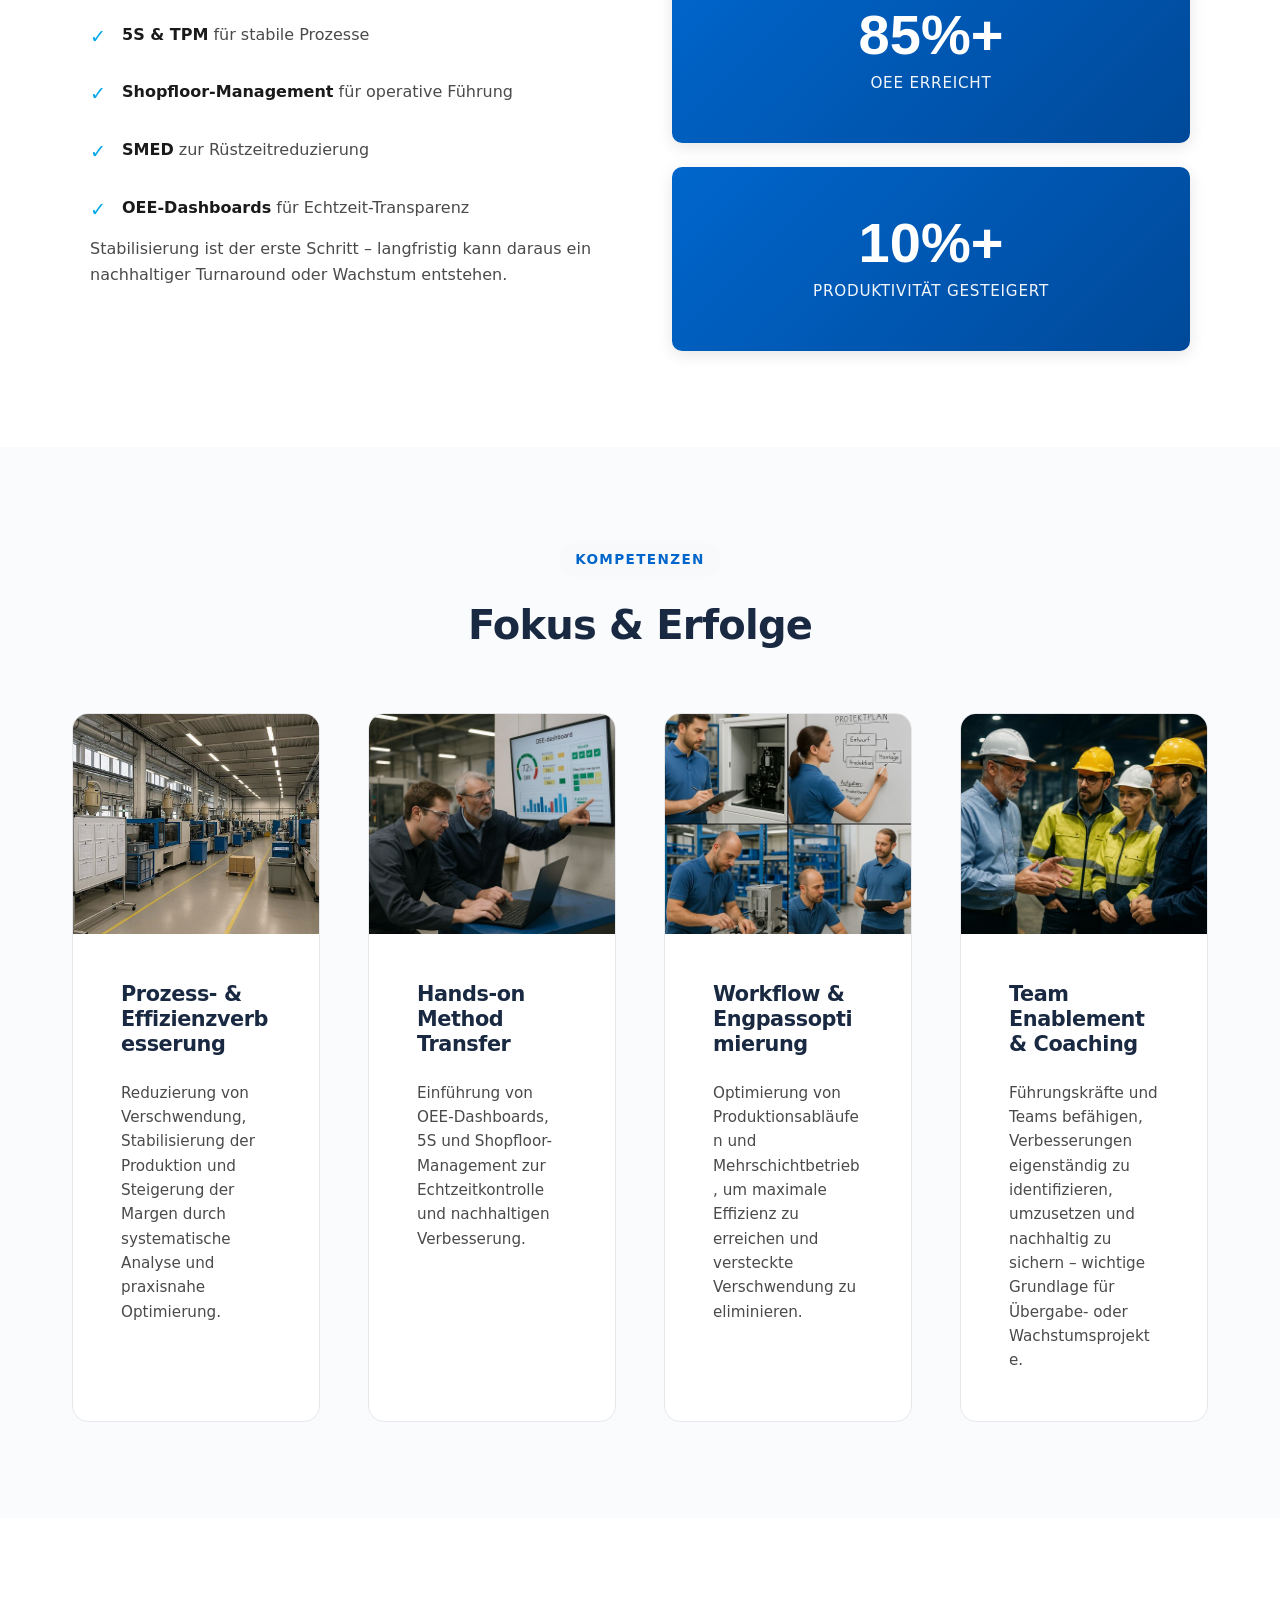
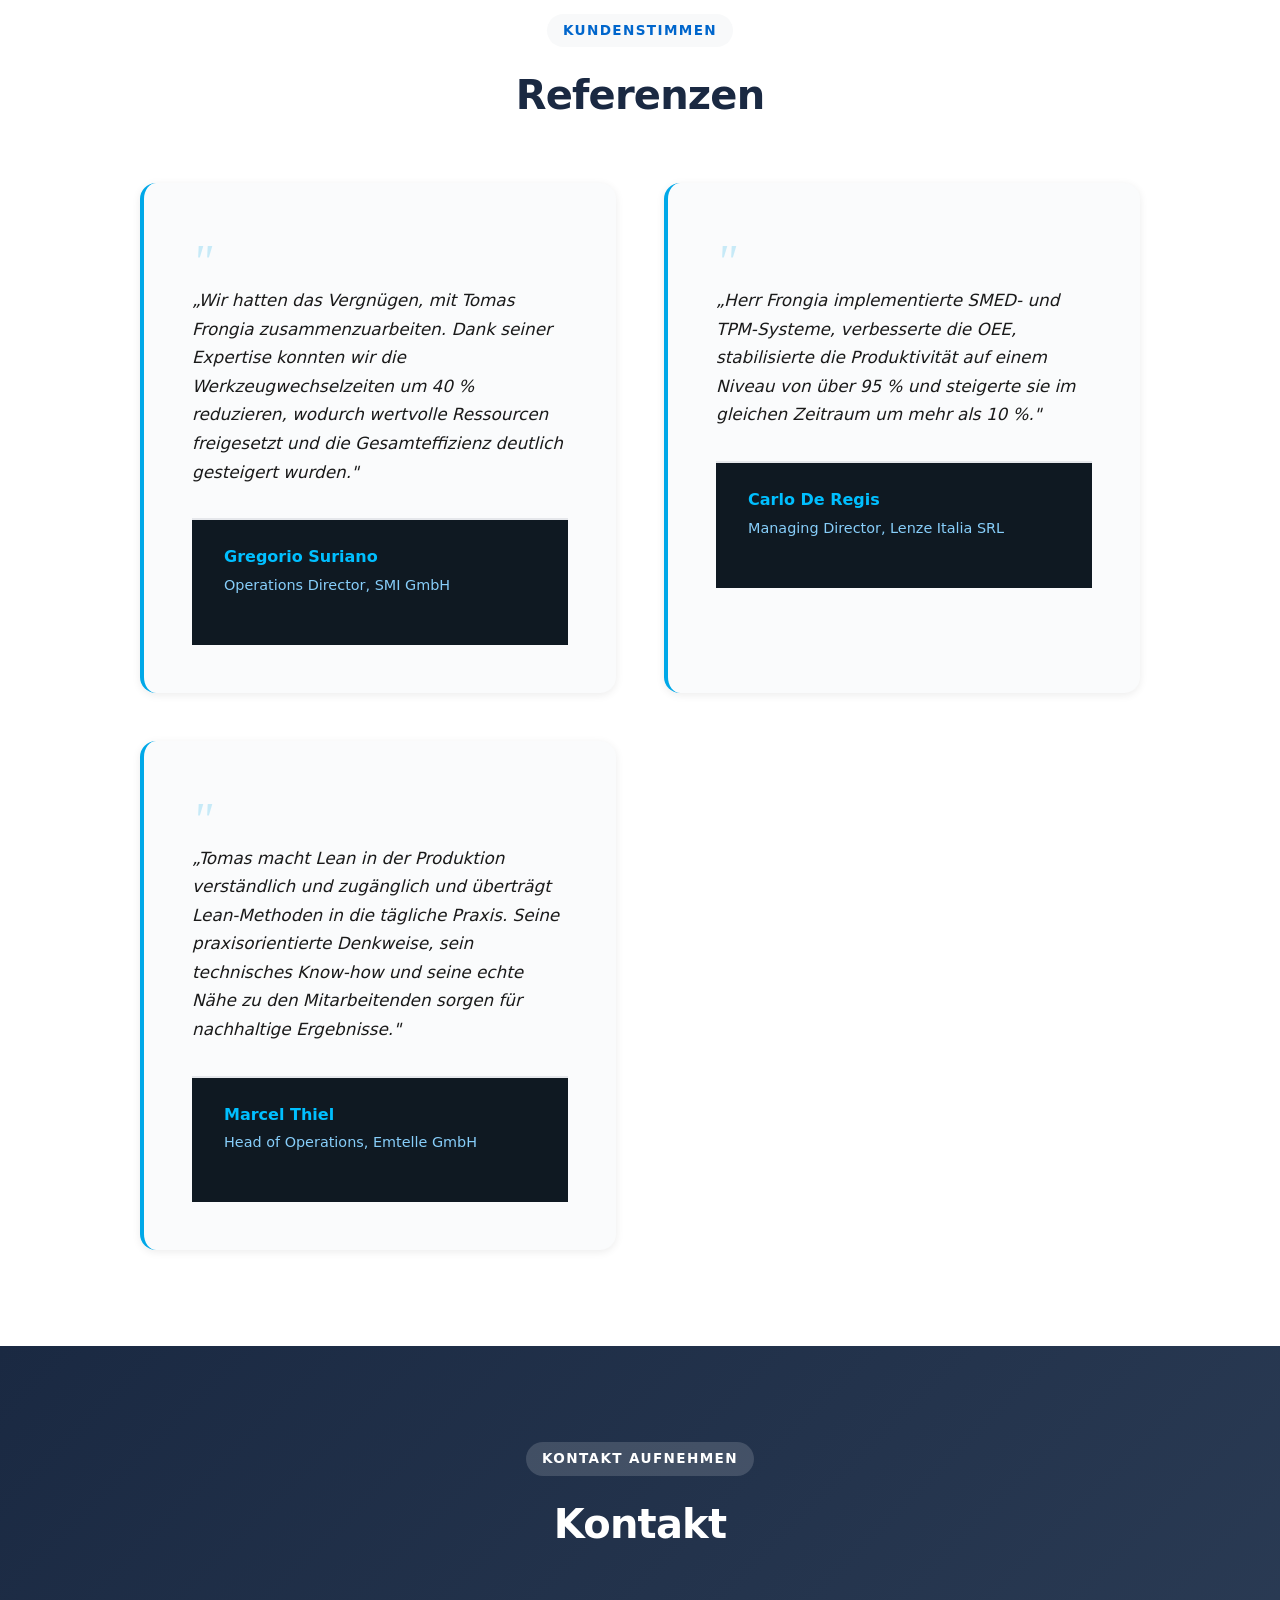
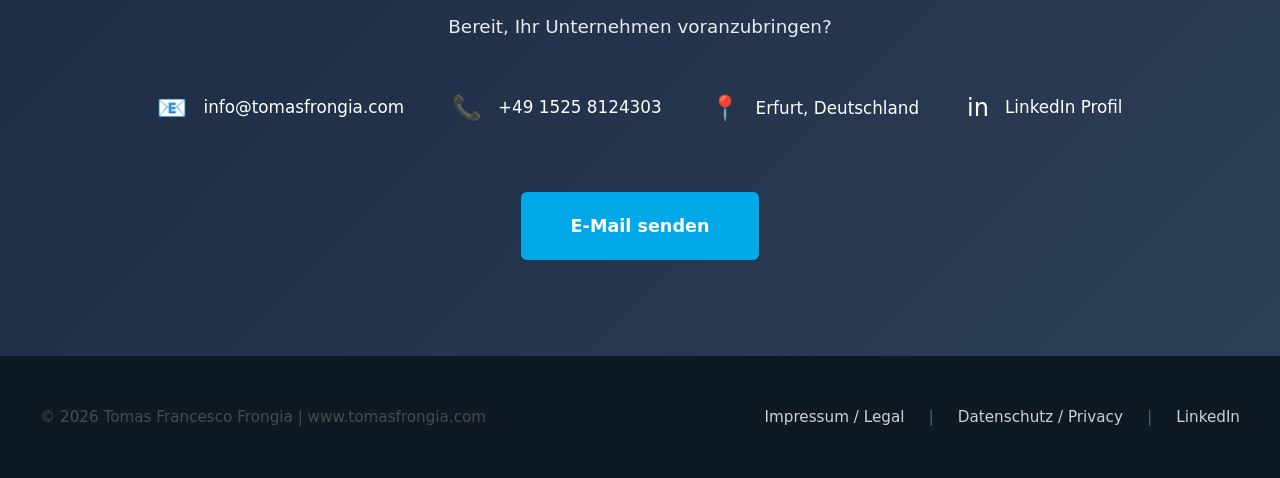
==== commit a8426558: "Update contact icons in index.html" ====
--- a/index.html
+++ b/index.html
@@ -395,7 +395,7 @@
         <a href="mailto:info@tomasfrongia.com">info@tomasfrongia.com</a>
       </div>
       <div class="contact-item">
-        <span class="contact-icon">📱</span>
+        <span class="contact-icon">📞</span>
         <a href="tel:+4915258124303">+49 1525 8124303</a>
       </div>
       <div class="contact-item">
@@ -403,7 +403,7 @@
         <span>Erfurt, Deutschland</span>
       </div>
       <div class="contact-item">
-        <span class="contact-icon">💼</span>
+        <span class="contact-icon">in</span>
         <a href="https://www.linkedin.com/in/tomas-francesco-frongia-5979bb3b/" target="_blank" rel="noopener noreferrer">LinkedIn Profil</a>
       </div>
     </div>
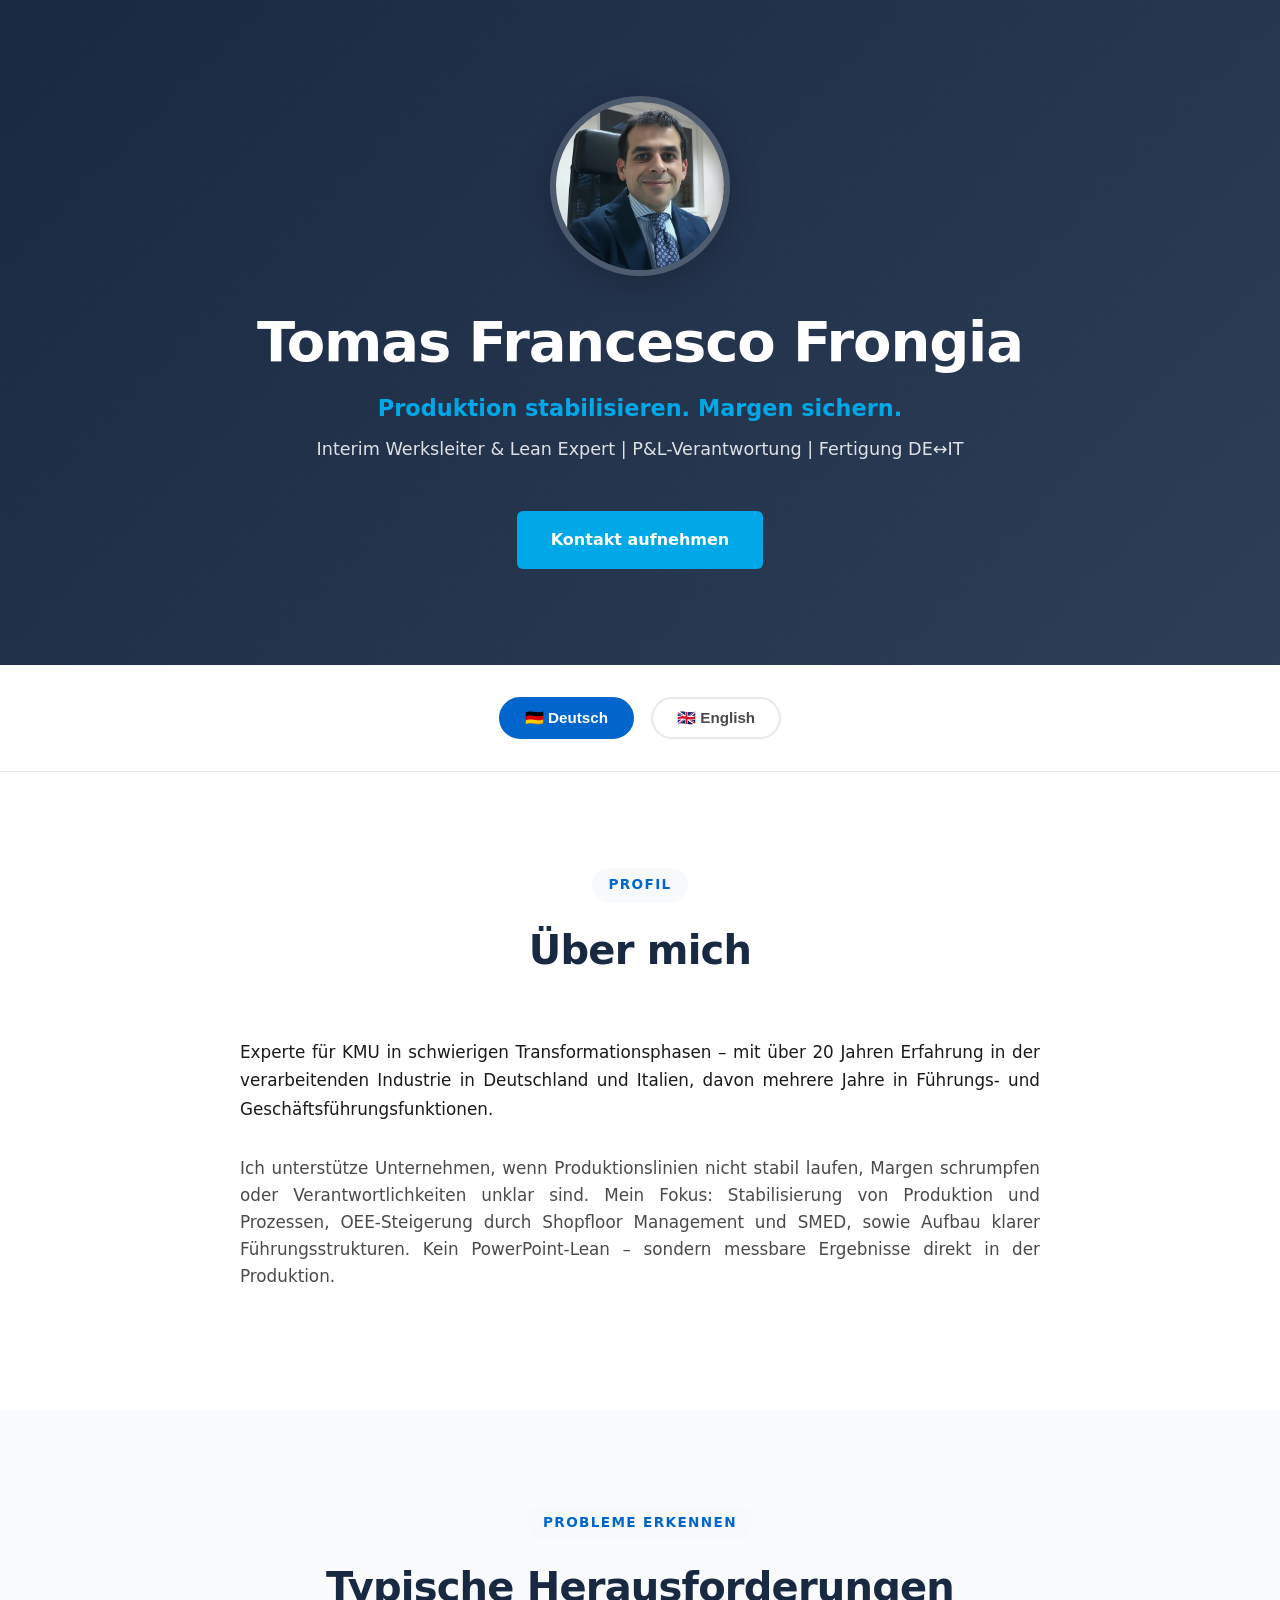
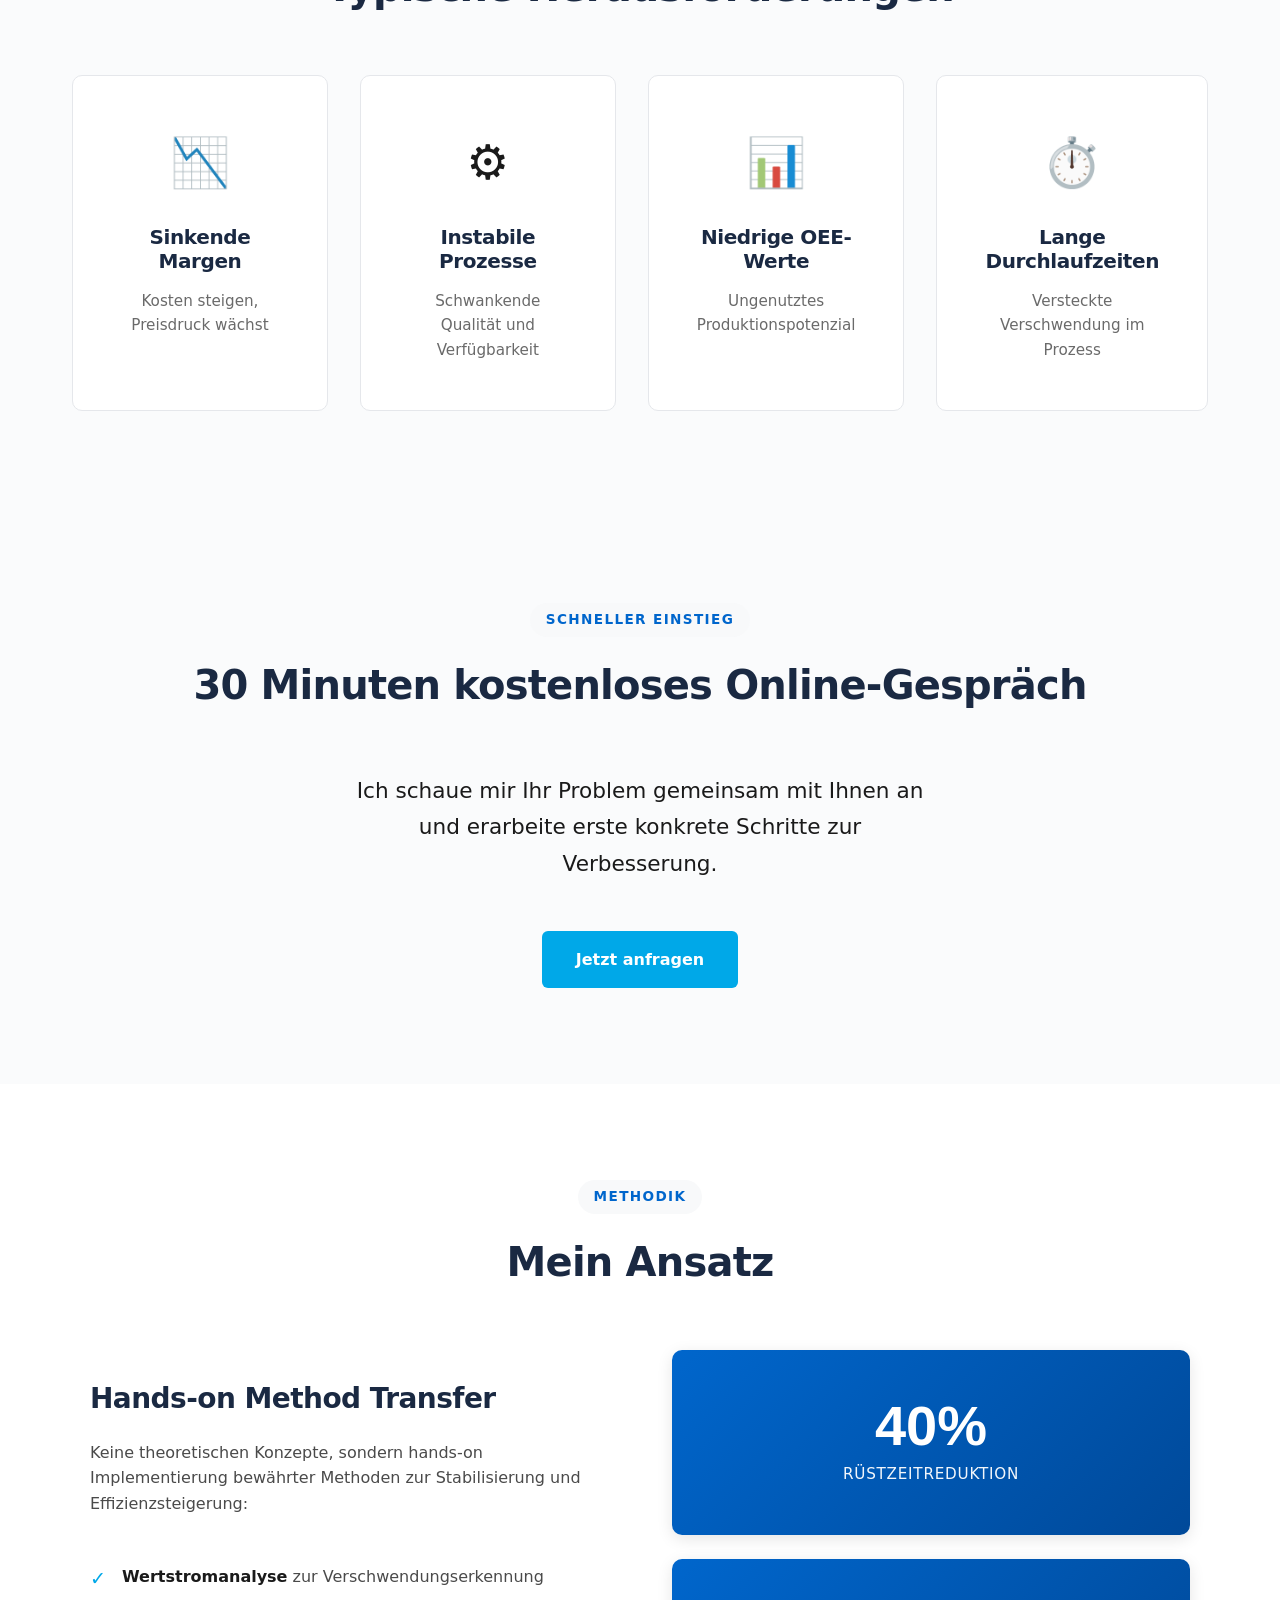
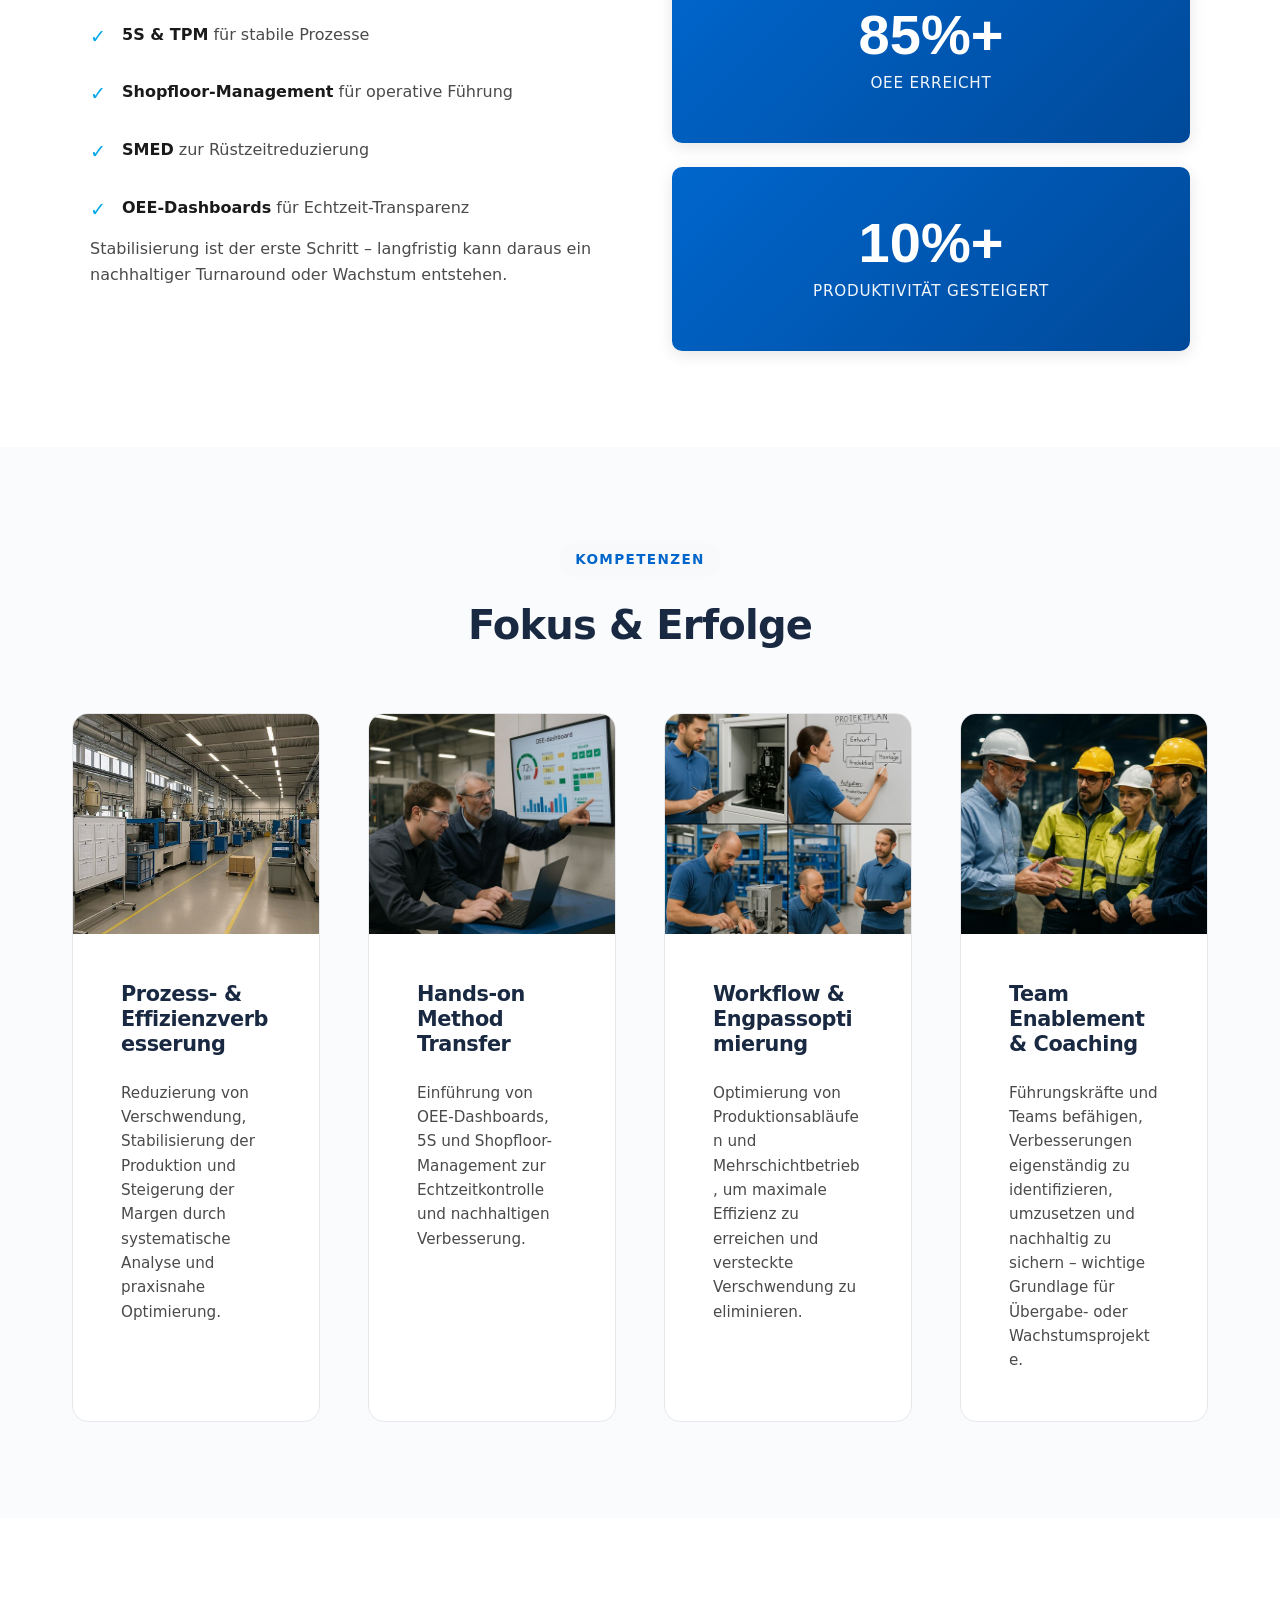
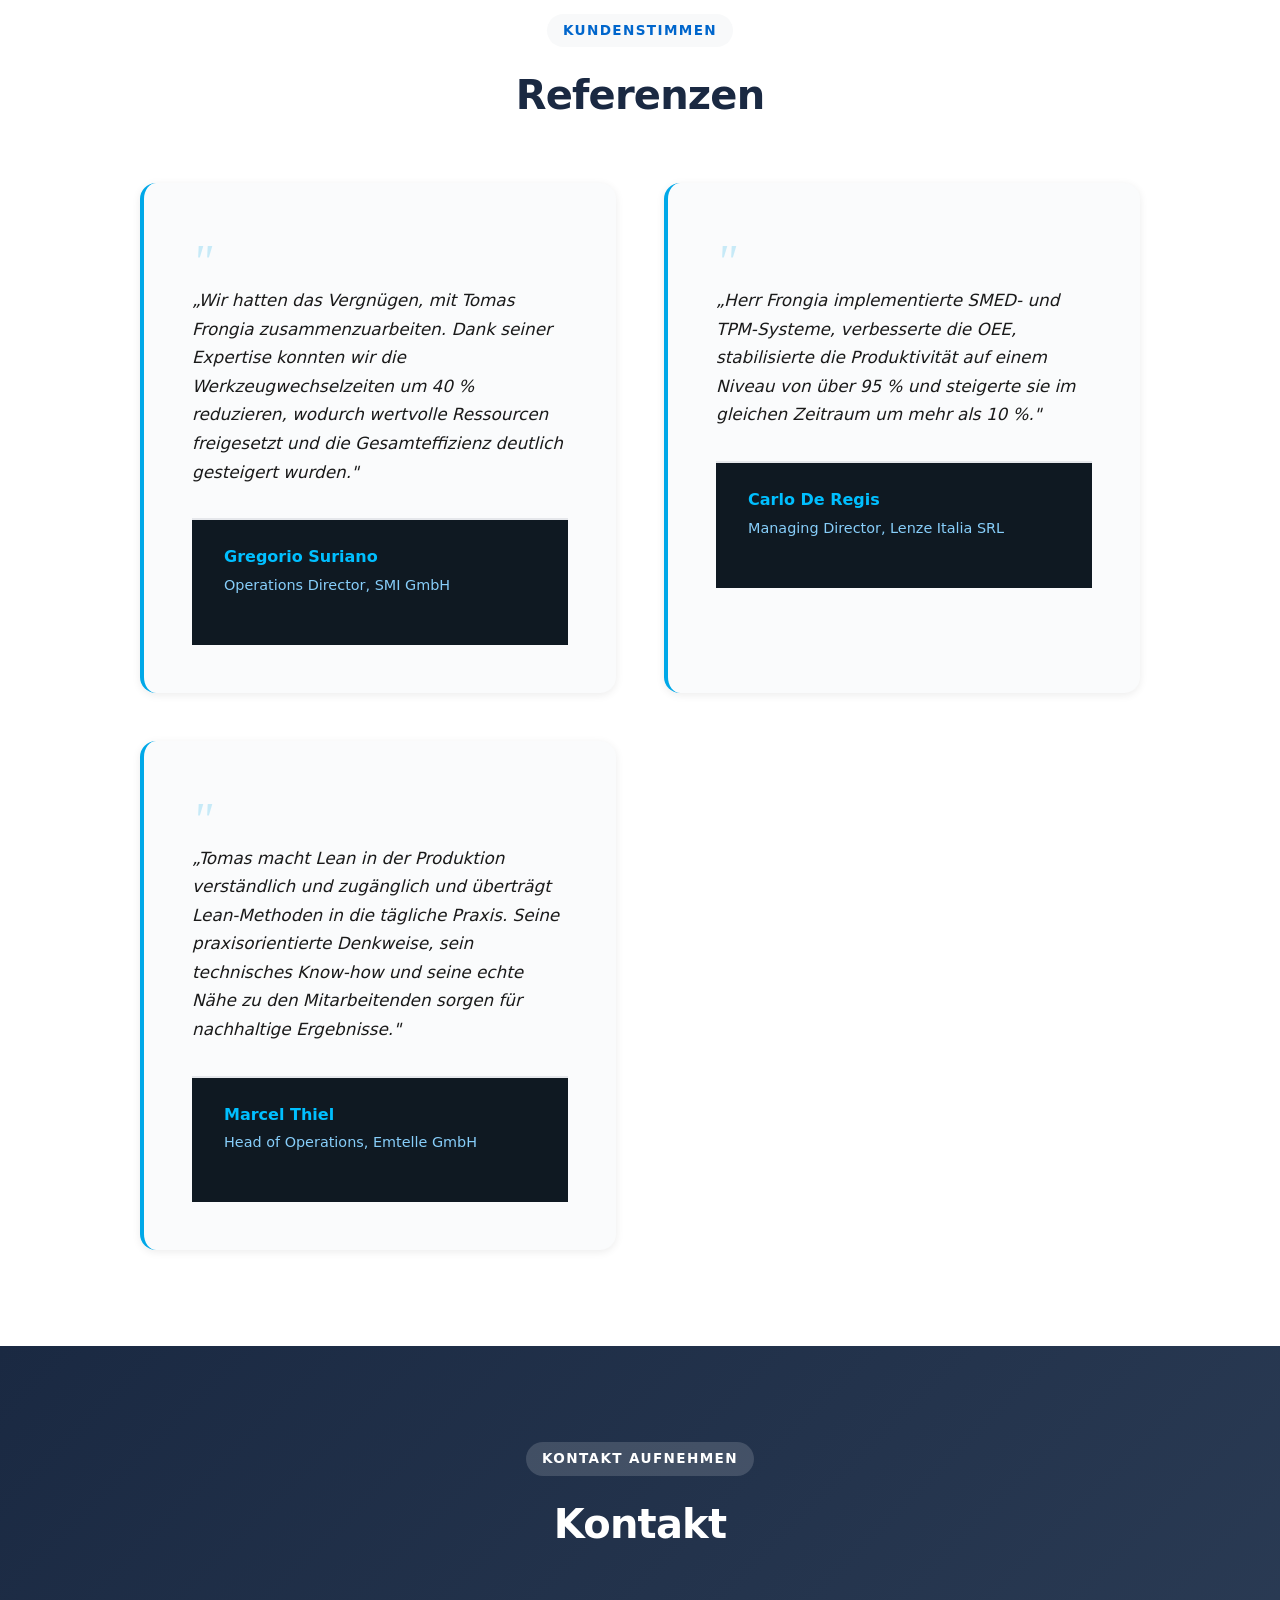
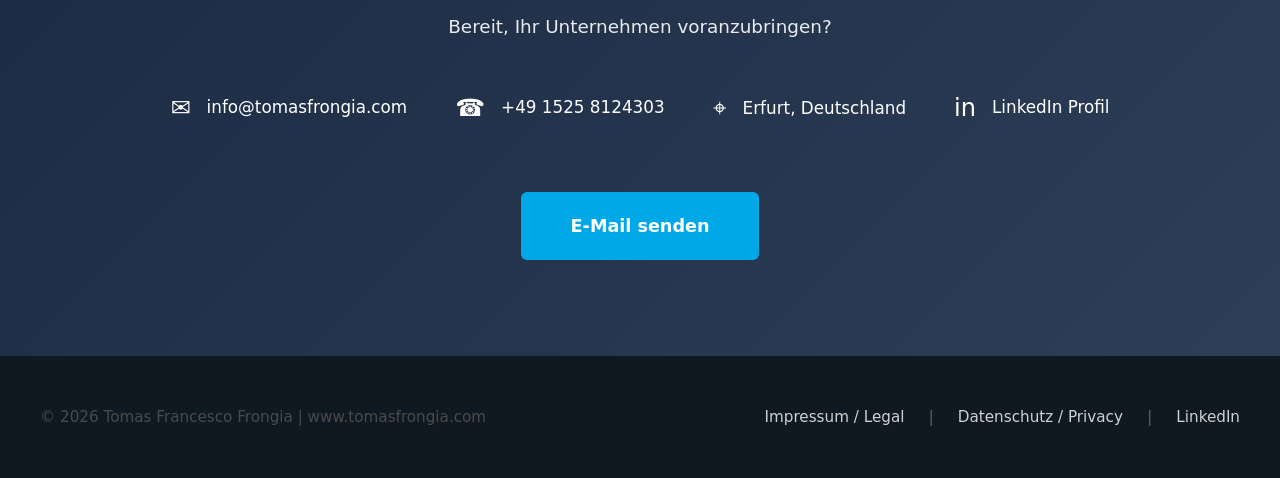
==== commit fe73212a: "Replace contact icons with alternative symbols" ====
--- a/index.html
+++ b/index.html
@@ -391,15 +391,15 @@
     <p class="contact-intro" id="contact-intro-en" style="display:none;">Ready to grow your business together?</p>
     <div class="contact-info">
       <div class="contact-item">
-        <span class="contact-icon">📧</span>
+        <span class="contact-icon">✉︎</span>
         <a href="mailto:info@tomasfrongia.com">info@tomasfrongia.com</a>
       </div>
       <div class="contact-item">
-        <span class="contact-icon">📞</span>
+        <span class="contact-icon">☎︎</span>
         <a href="tel:+4915258124303">+49 1525 8124303</a>
       </div>
       <div class="contact-item">
-        <span class="contact-icon">📍</span>
+        <span class="contact-icon">⌖︎</span>
         <span>Erfurt, Deutschland</span>
       </div>
       <div class="contact-item">
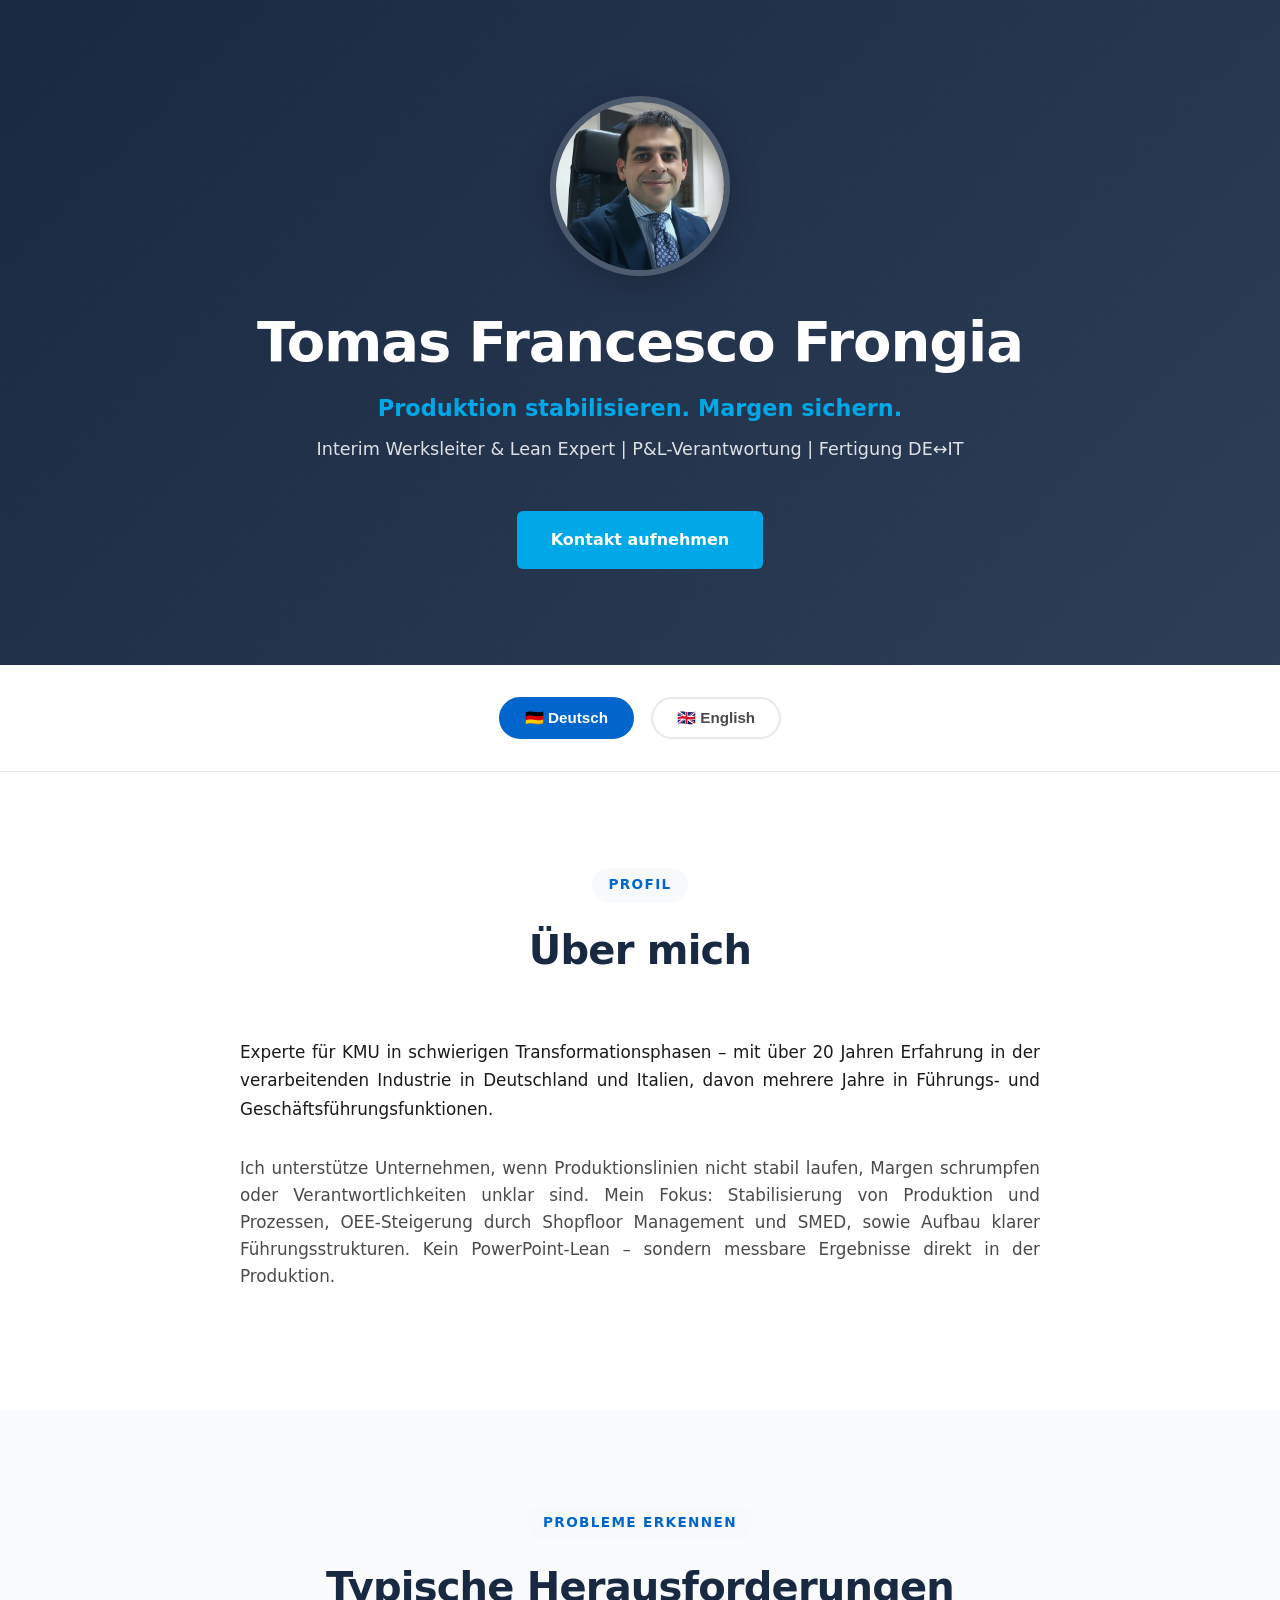
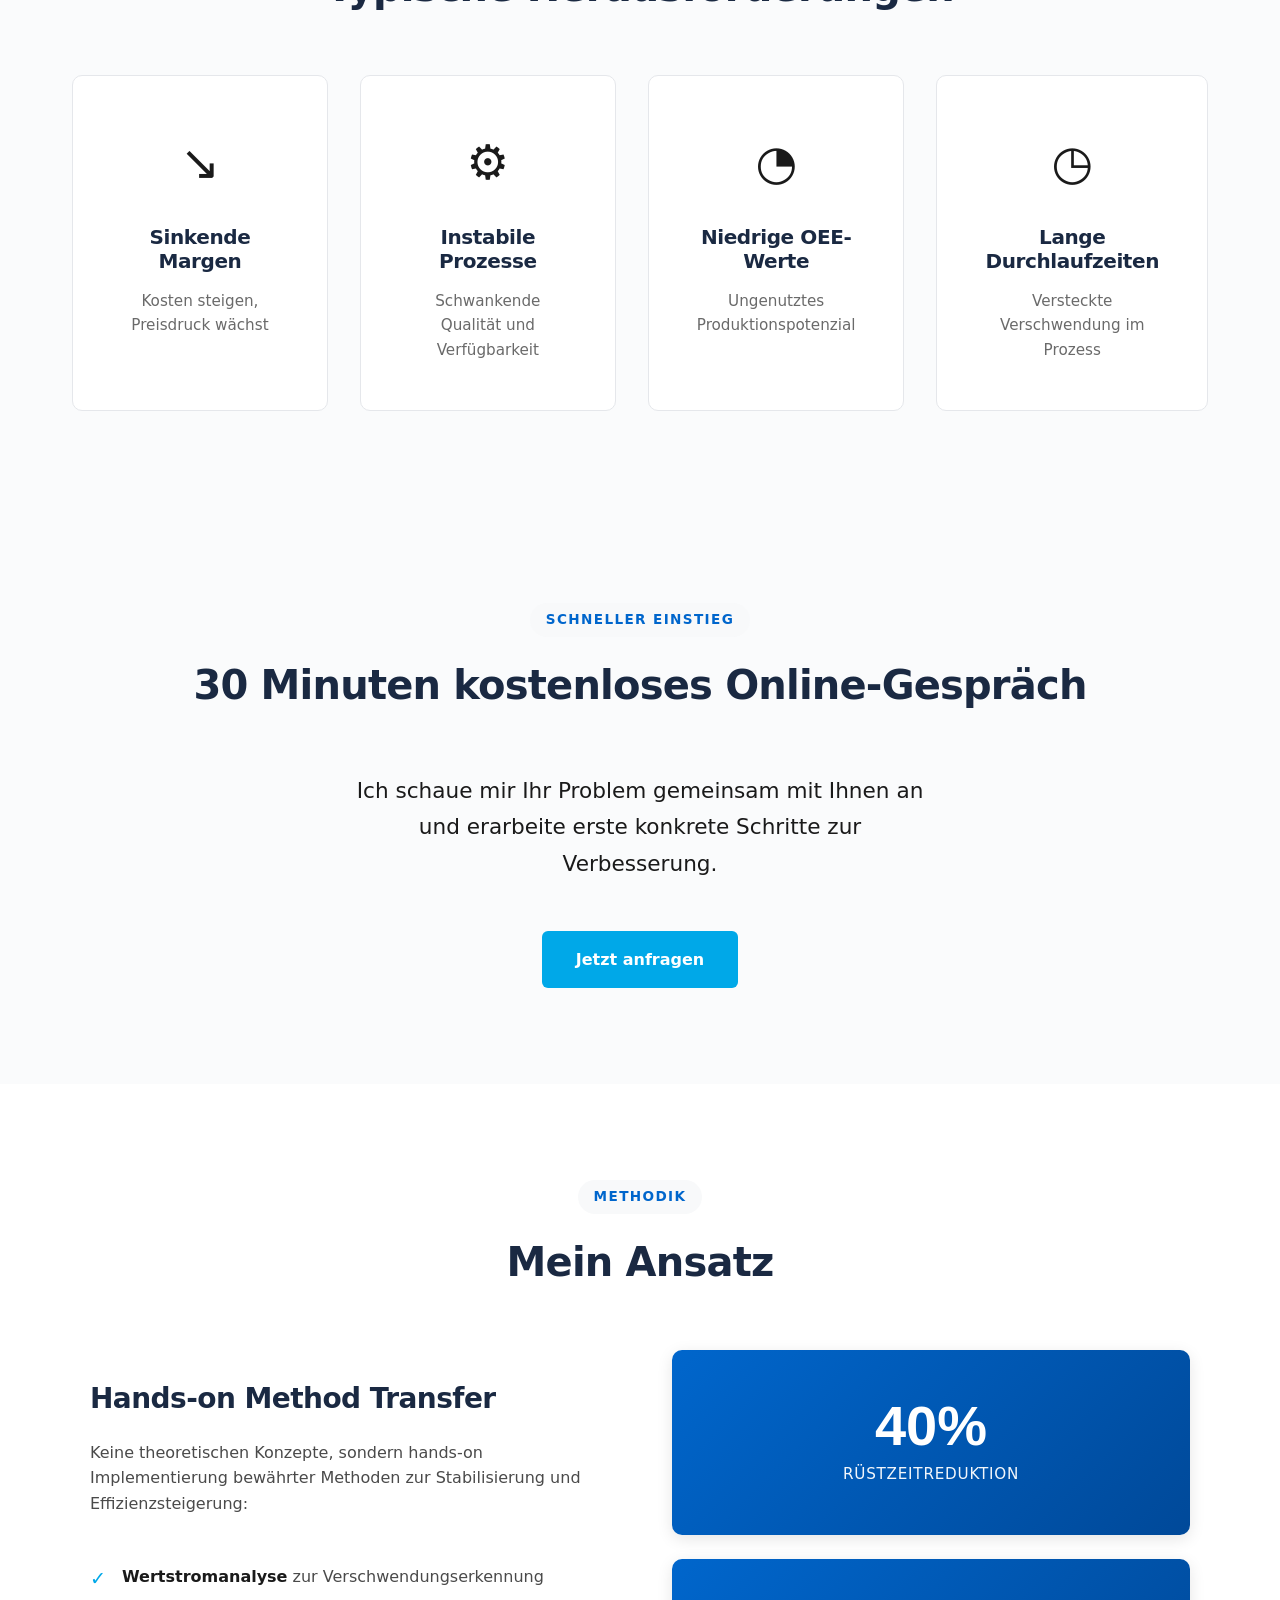
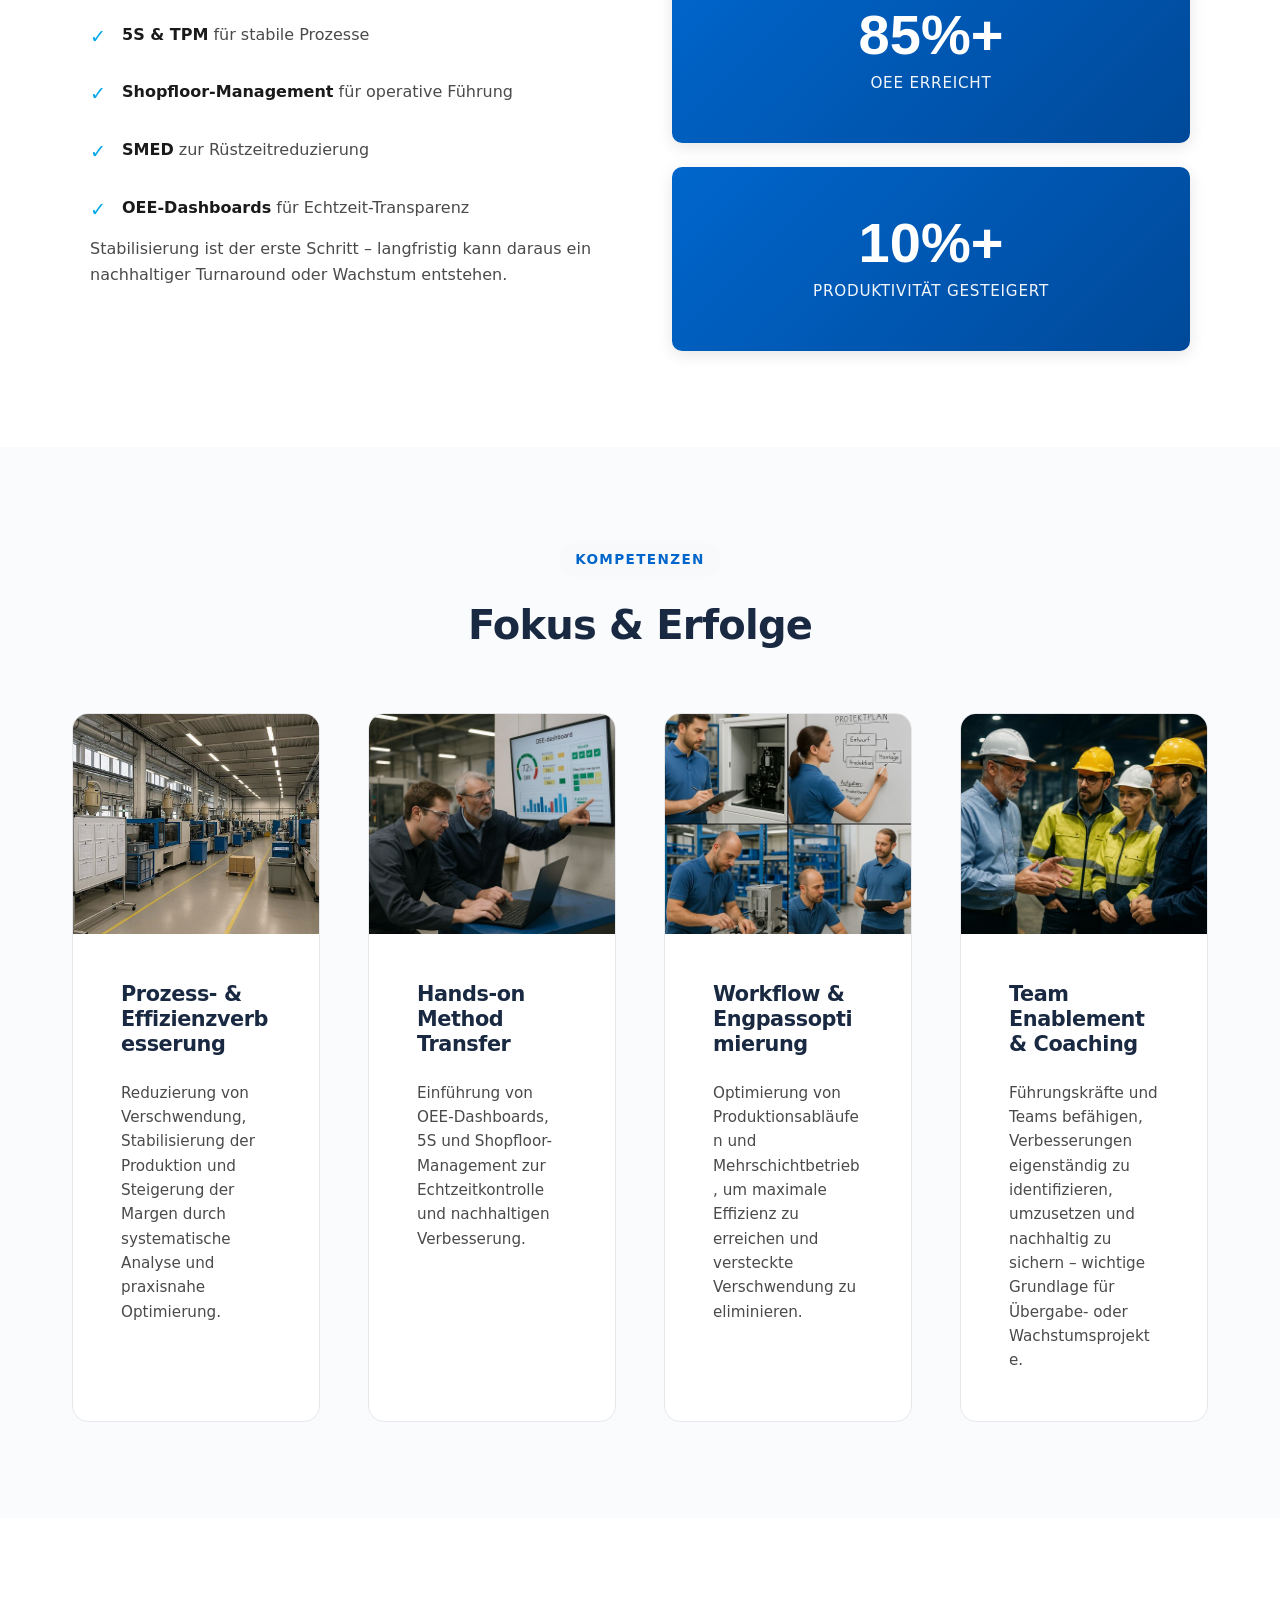
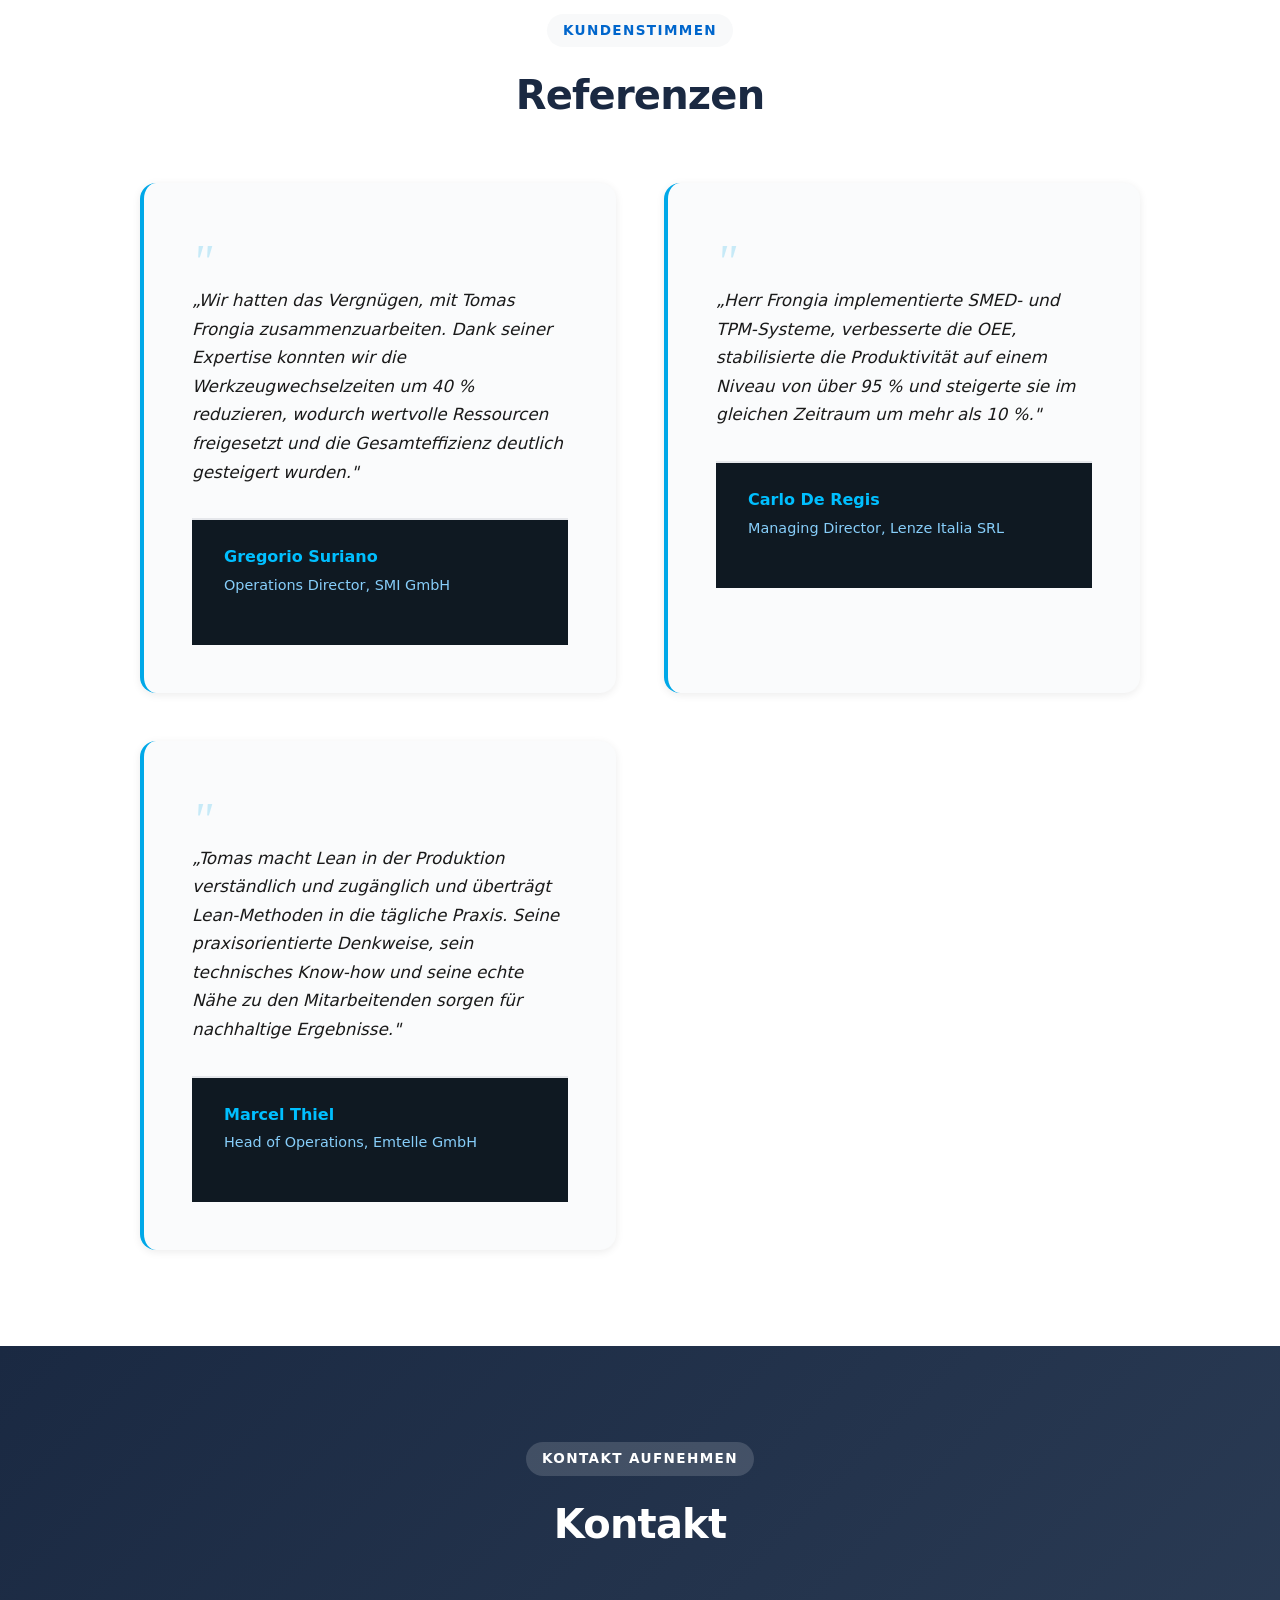
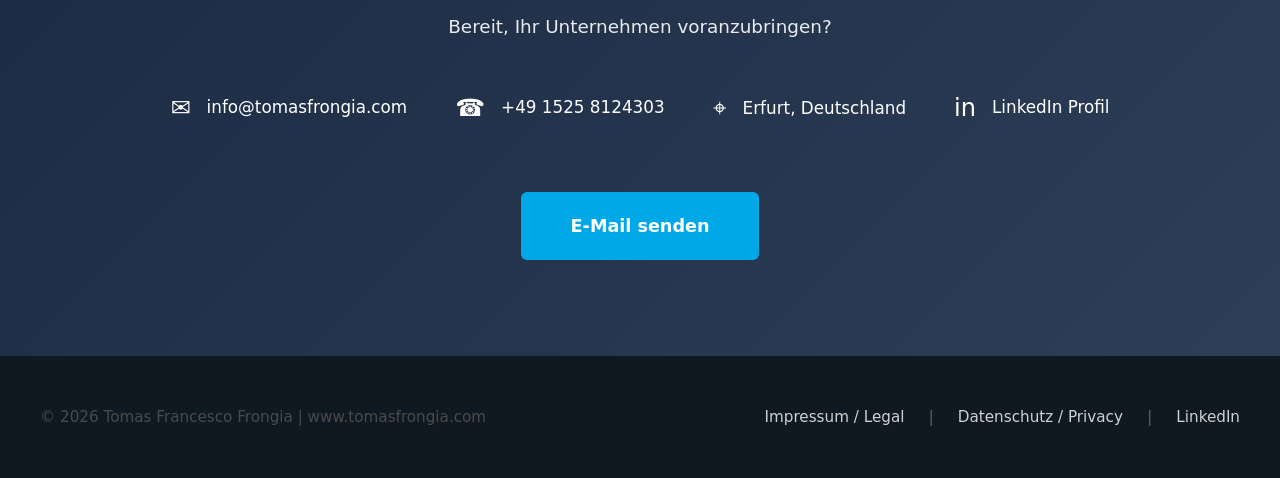
==== commit 00911826: "Replace challenge icons with alternative symbols" ====
--- a/index.html
+++ b/index.html
@@ -53,22 +53,22 @@
       </div>
       <div class="challenges-grid">
         <div class="challenge-card">
-          <div class="challenge-icon">📉</div>
+          <div class="challenge-icon">↘︎</div>
           <h3>Sinkende Margen</h3>
           <p>Kosten steigen, Preisdruck wächst</p>
         </div>
         <div class="challenge-card">
-          <div class="challenge-icon">⚙️</div>
+          <div class="challenge-icon">⚙︎</div>
           <h3>Instabile Prozesse</h3>
           <p>Schwankende Qualität und Verfügbarkeit</p>
         </div>
         <div class="challenge-card">
-          <div class="challenge-icon">📊</div>
+          <div class="challenge-icon">◔</div>
           <h3>Niedrige OEE-Werte</h3>
           <p>Ungenutztes Produktionspotenzial</p>
         </div>
         <div class="challenge-card">
-          <div class="challenge-icon">⏱️</div>
+          <div class="challenge-icon">◷</div>
           <h3>Lange Durchlaufzeiten</h3>
           <p>Versteckte Verschwendung im Prozess</p>
         </div>
@@ -227,22 +227,22 @@
       </div>
       <div class="challenges-grid">
         <div class="challenge-card">
-          <div class="challenge-icon">📉</div>
+          <div class="challenge-icon">↘︎</div>
           <h3>Declining Margins</h3>
           <p>Rising costs, increasing price pressure</p>
         </div>
         <div class="challenge-card">
-          <div class="challenge-icon">⚙️</div>
+          <div class="challenge-icon">⚙︎</div>
           <h3>Unstable Processes</h3>
           <p>Fluctuating quality and availability</p>
         </div>
         <div class="challenge-card">
-          <div class="challenge-icon">📊</div>
+          <div class="challenge-icon">◔</div>
           <h3>Low OEE Values</h3>
           <p>Untapped production potential</p>
         </div>
         <div class="challenge-card">
-          <div class="challenge-icon">⏱️</div>
+          <div class="challenge-icon">◷</div>
           <h3>High Throughput Times</h3>
           <p>Hidden waste in processes</p>
         </div>
